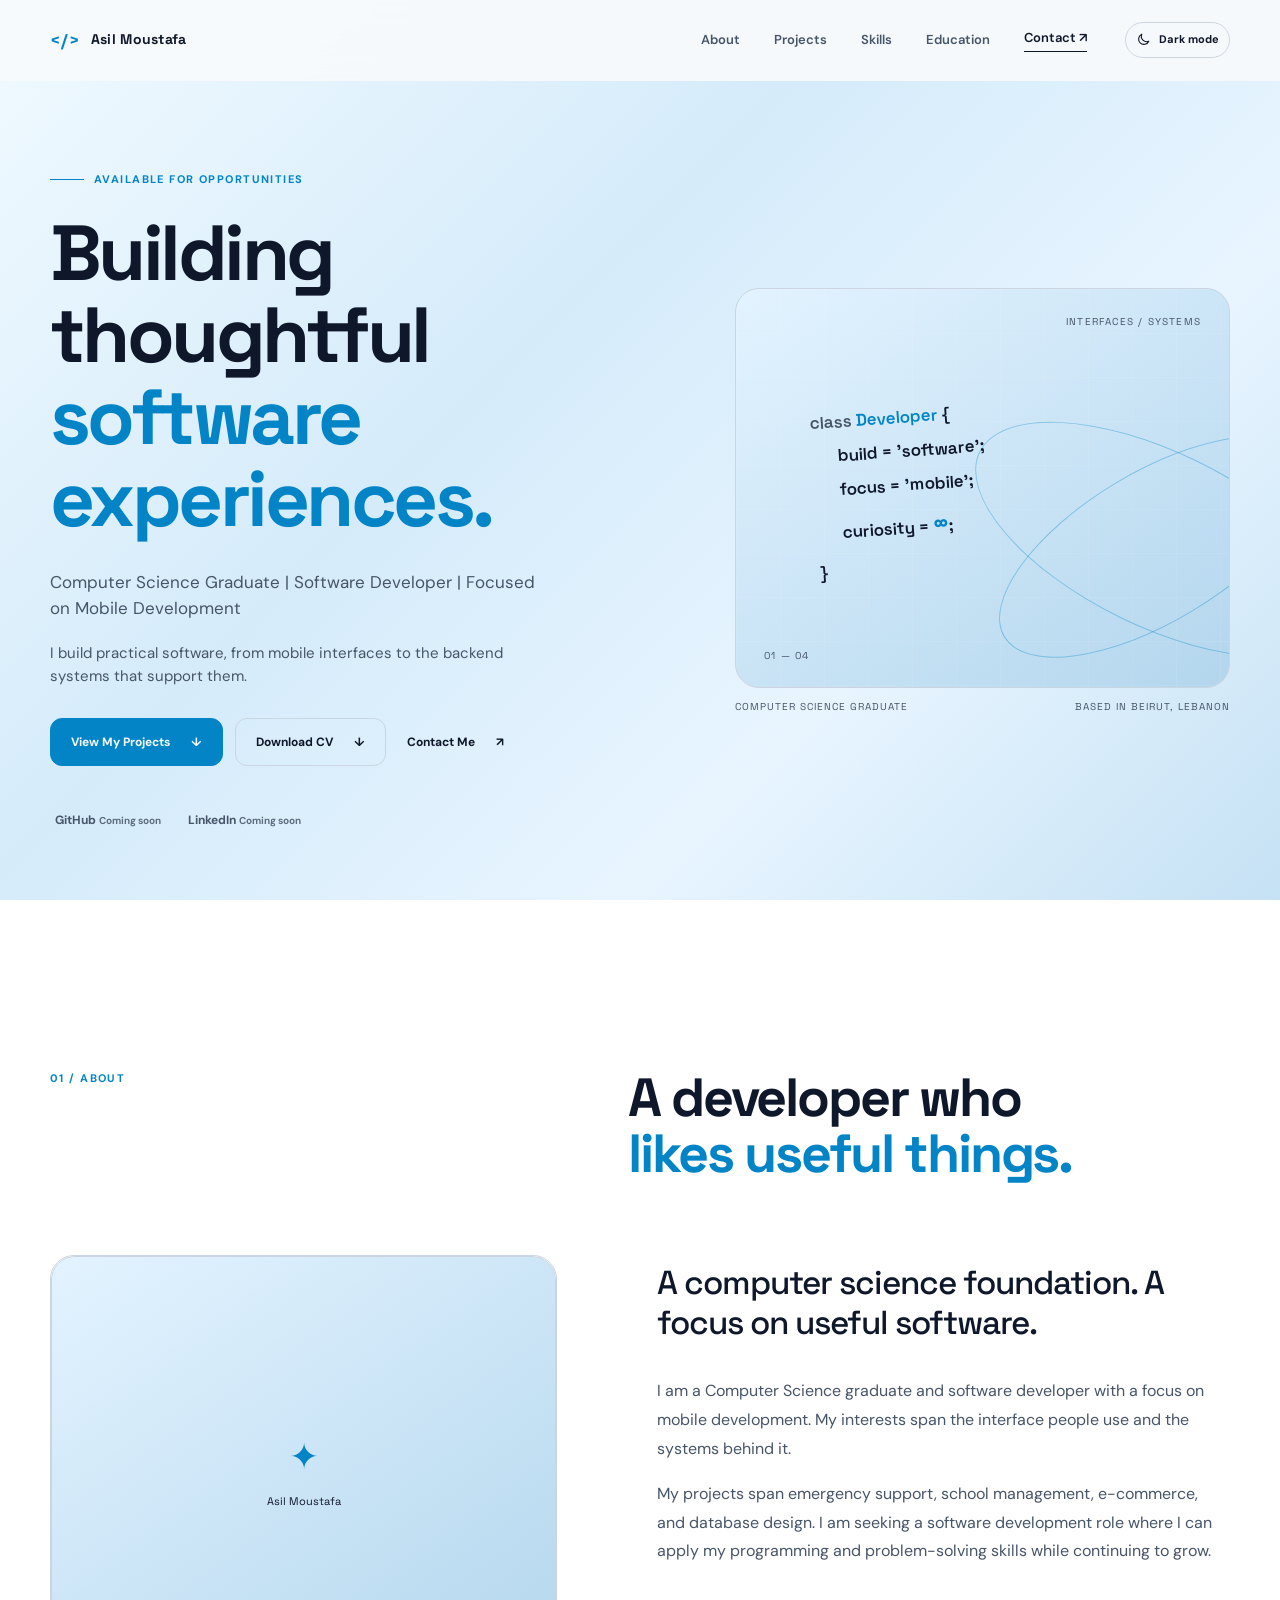
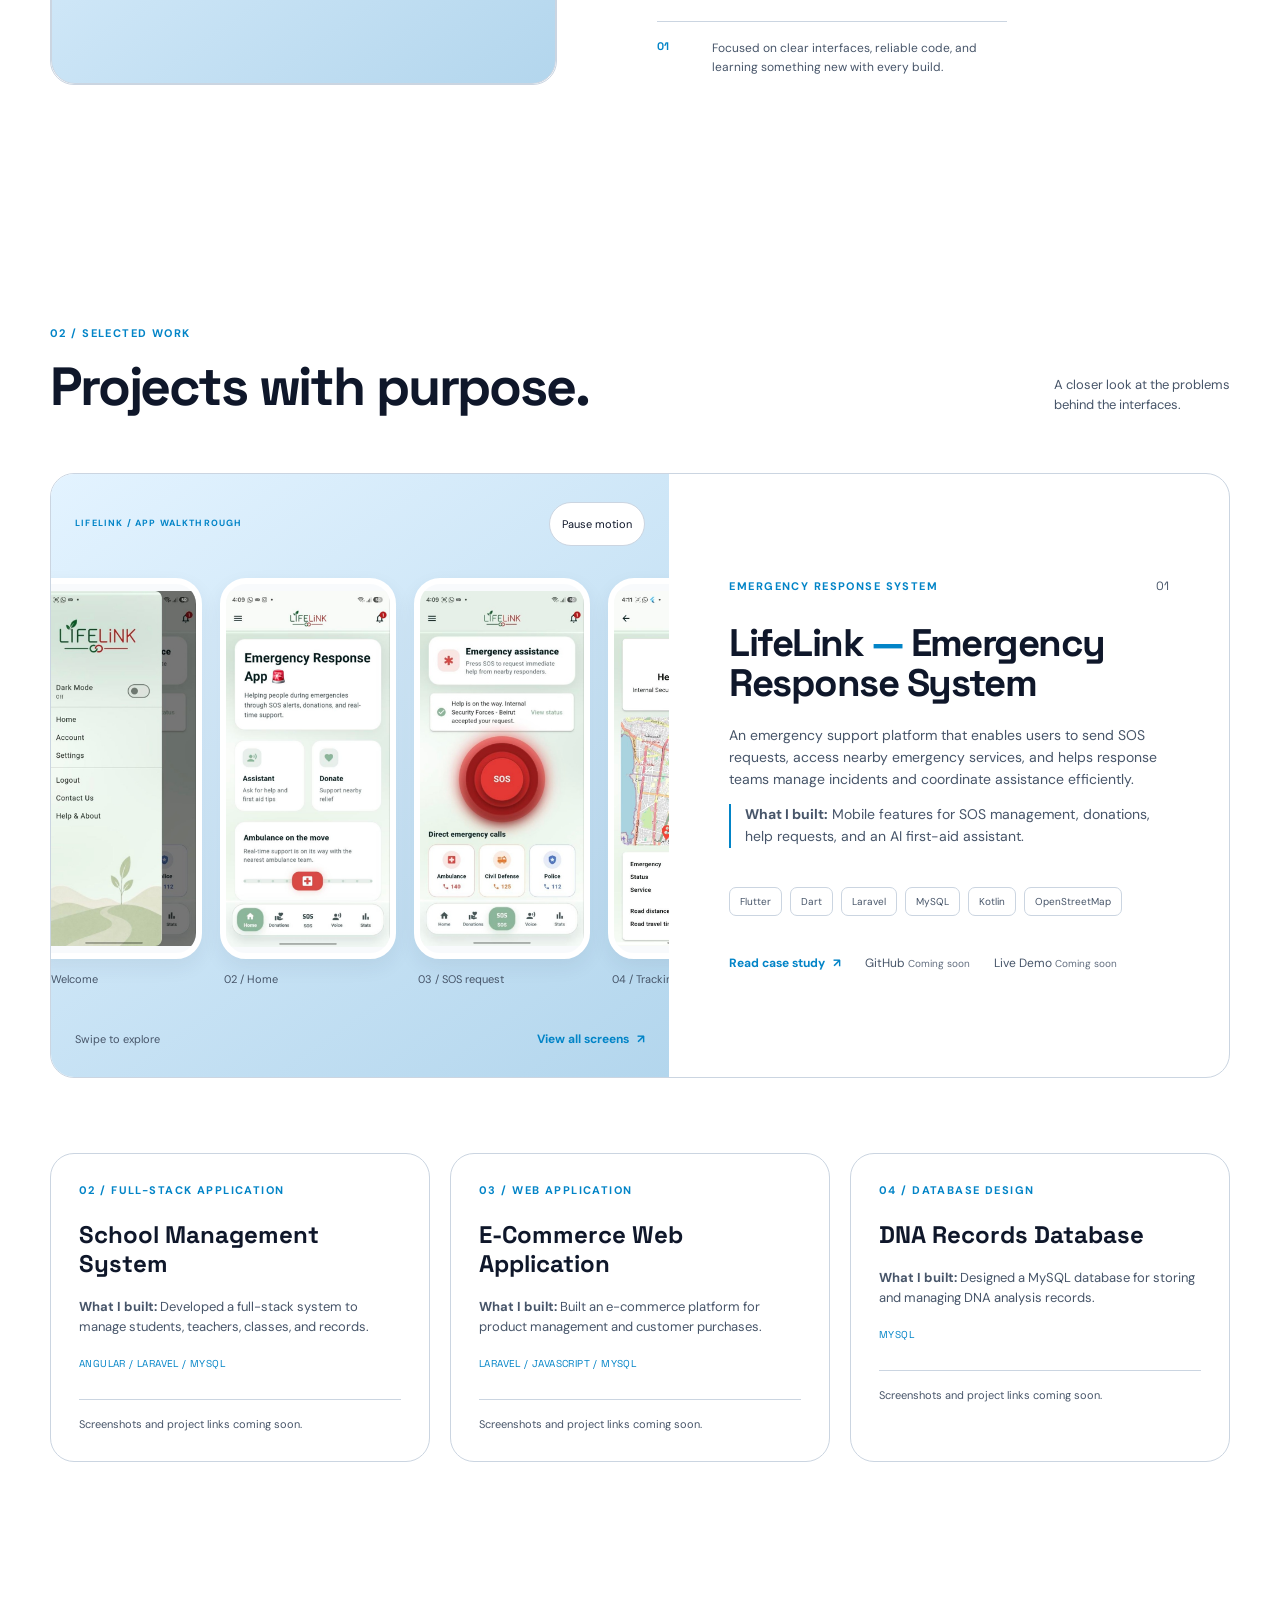
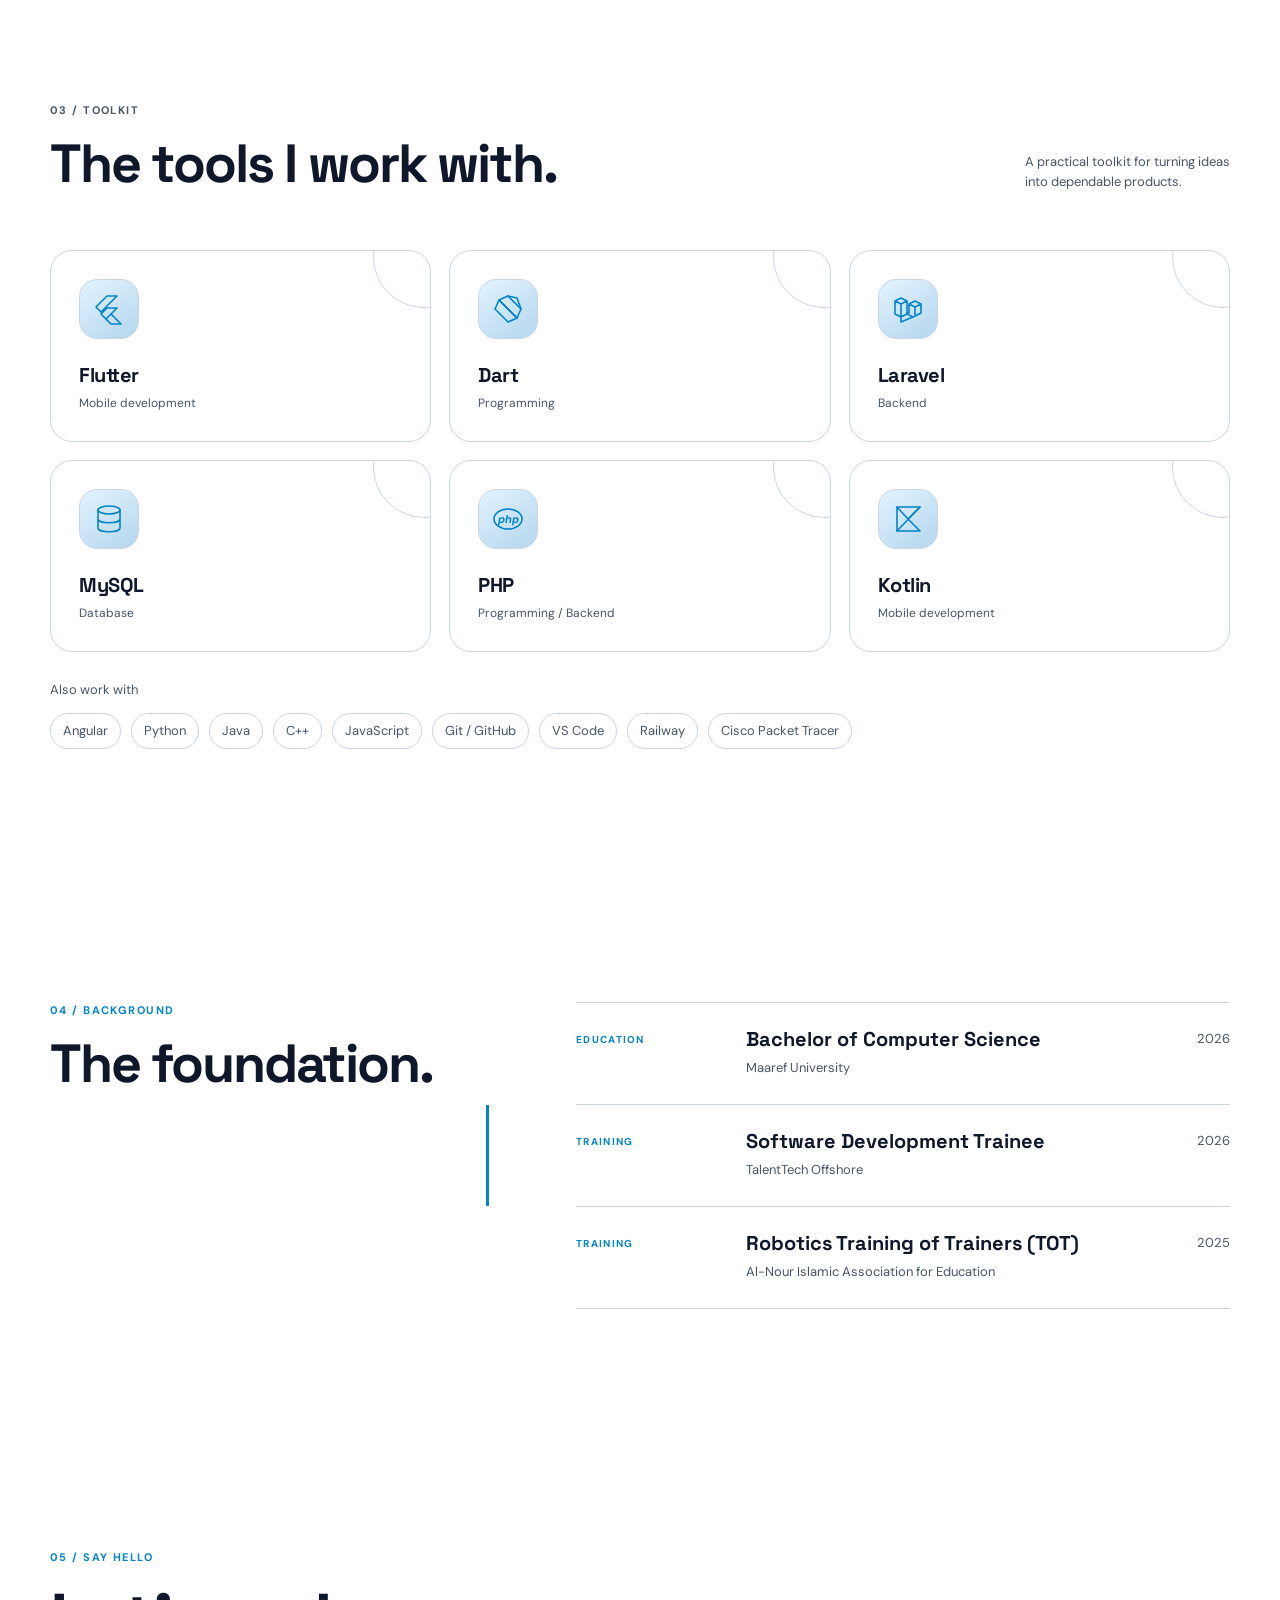
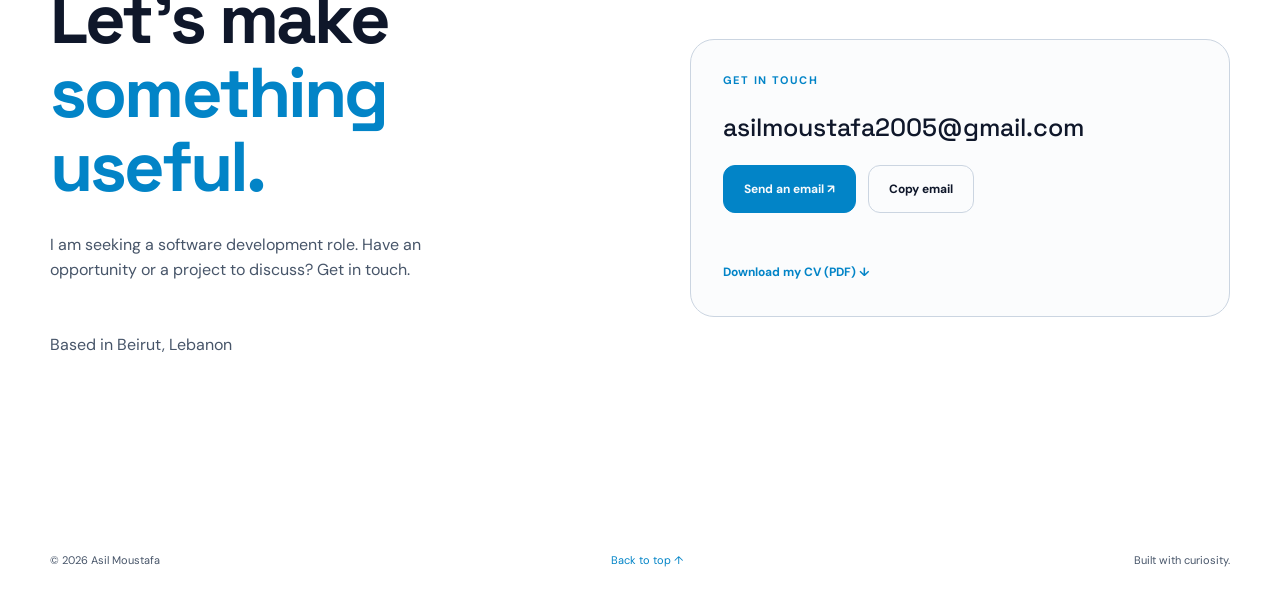
==== index.html @ bd363668 "Initial portfolio" ====
<!DOCTYPE html>
<html lang="en">
<head>
  <meta charset="UTF-8">
  <meta name="viewport" content="width=device-width, initial-scale=1.0">
  <meta name="description" content="Asil Moustafa - Computer Science Graduate | Software Developer | Focused on Mobile Development">
  <title>Asil Moustafa | Software Developer</title>
  <link rel="preconnect" href="https://fonts.googleapis.com">
  <link rel="preconnect" href="https://fonts.gstatic.com" crossorigin>
  <link href="https://fonts.googleapis.com/css2?family=DM+Sans:wght@400;500;600;700&family=Space+Grotesk:wght@500;600;700&display=swap" rel="stylesheet">
  <script>
    (() => {
      let savedTheme;
      try { savedTheme = localStorage.getItem('portfolio-theme'); } catch {}
      const systemTheme = window.matchMedia('(prefers-color-scheme: light)').matches ? 'light' : 'dark';
      document.documentElement.dataset.theme = savedTheme === 'light' || savedTheme === 'dark' ? savedTheme : systemTheme;
    })();
  </script>
  <link rel="stylesheet" href="css/style.css">
</head>
<body>
  <a class="skip-link" href="#main-content">Skip to content</a>
  <header class="site-header" id="top">
    <div class="container nav-wrap">
      <a class="brand" href="#top" aria-label="Asil Moustafa home"><span class="brand-mark">&lt;/&gt;</span><span>Asil Moustafa</span></a>
      <button class="menu-toggle" type="button" aria-expanded="false" aria-controls="site-nav" aria-label="Open navigation">
        <span></span><span></span><span></span>
      </button>
      <nav class="site-nav" id="site-nav" aria-label="Primary navigation">
        <a href="#about">About</a>
        <a href="#projects">Projects</a>
        <a href="#skills">Skills</a>
        <a href="#education">Education</a>
        <a href="#contact" class="nav-contact">Contact <span aria-hidden="true">↗</span></a>
        <button class="theme-toggle" type="button" aria-label="Switch to light mode" title="Switch to light mode">
          <svg class="theme-icon theme-icon-sun" viewBox="0 0 24 24" aria-hidden="true"><circle cx="12" cy="12" r="4"></circle><path d="M12 2v2M12 20v2M4.93 4.93l1.42 1.42M17.65 17.65l1.42 1.42M2 12h2M20 12h2M4.93 19.07l1.42-1.42M17.65 6.35l1.42-1.42"></path></svg>
          <svg class="theme-icon theme-icon-moon" viewBox="0 0 24 24" aria-hidden="true"><path d="M20.5 14.7A8.5 8.5 0 0 1 9.3 3.5 8.5 8.5 0 1 0 20.5 14.7Z"></path></svg>
          <span class="theme-toggle-text">Light mode</span>
        </button>
      </nav>
    </div>
  </header>

  <main id="main-content">
    <section class="hero section-pad" aria-labelledby="hero-title">
      <div class="container hero-grid">
        <div class="hero-copy reveal">
          <p class="eyebrow"><span class="eyebrow-line"></span> Available for opportunities</p>
          <h1 id="hero-title">Building thoughtful<br><em>software experiences.</em></h1>
          <p class="hero-intro">Computer Science Graduate | Software Developer | Focused on Mobile Development</p>
          <p class="hero-summary">I build practical software, from mobile interfaces to the backend systems that support them.</p>
          <div class="hero-actions">
            <a class="button button-primary" href="#projects">View My Projects <span aria-hidden="true">↓</span></a>
            <a class="button button-resume" href="assets/CV_Asil_Moustafa.pdf" download>Download CV <span aria-hidden="true">&#8595;</span></a>
            <a class="button button-quiet" href="#contact">Contact Me <span aria-hidden="true">↗</span></a>
          </div>
          <div class="social-links" aria-label="Social links">
            <span class="pending-link">GitHub <small>Coming soon</small></span>
            <span class="pending-link">LinkedIn <small>Coming soon</small></span>
          </div>
        </div>
        <div class="hero-visual reveal reveal-delay-1">
          <div class="visual-frame">
            <div class="visual-grid"></div>
            <div class="code-card" aria-label="Code illustration">
              <span class="code-muted">class</span> <span class="code-accent">Developer</span> {
              <br><span class="code-indent">build = <span class="code-light">'software'</span>;</span>
              <br><span class="code-indent">focus = <span class="code-light">'mobile'</span>;</span>
              <br><span class="code-indent">curiosity = <span class="code-number">∞</span>;</span>
              <br>}
            </div>
            <div class="visual-note note-one">interfaces / systems</div>
            <div class="visual-note note-two">01 — 04</div>
            <div class="visual-orbit orbit-one"></div>
            <div class="visual-orbit orbit-two"></div>
          </div>
          <div class="visual-caption"><span>Computer Science Graduate</span><span>Based in Beirut, Lebanon</span></div>
        </div>
      </div>
    </section>

    <section class="about section-pad" id="about" aria-labelledby="about-title">
      <div class="container split-heading reveal"><p class="section-index">01 / About</p><h2 id="about-title">A developer who<br><span>likes useful things.</span></h2></div>
      <div class="container about-grid">
        <div class="about-photo reveal reveal-delay-1">
          <div class="image-placeholder profile-placeholder" aria-label="Profile placeholder">
            <span class="placeholder-icon">✦</span>
            <span>Asil Moustafa</span>
          </div>
        </div>
        <div class="about-content reveal reveal-delay-2">
          <p class="large-copy">A computer science foundation. A focus on useful software.</p>
          <p class="about-story">I am a Computer Science graduate and software developer with a focus on mobile development. My interests span the interface people use and the systems behind it.</p>
          <p class="about-story">My projects span emergency support, school management, e-commerce, and database design. I am seeking a software development role where I can apply my programming and problem-solving skills while continuing to grow.</p>
          <div class="about-meta"><span>01</span><p>Focused on clear interfaces, reliable code, and learning something new with every build.</p></div>
        </div>
      </div>
    </section>

    <section class="projects section-pad" id="projects" aria-labelledby="projects-title">
      <div class="container section-heading-row reveal"><div><p class="section-index">02 / Selected work</p><h2 id="projects-title">Projects with purpose.</h2></div><p class="heading-aside">A closer look at the problems<br>behind the interfaces.</p></div>
      <div class="container featured-project reveal">
        <div class="featured-visual lifelink-preview">
          <div class="gallery-heading"><span class="project-kicker">LifeLink / App walkthrough</span><button class="gallery-pause" type="button" aria-pressed="false">Pause motion</button></div>
          <div class="screenshot-window" tabindex="0" role="region" aria-label="LifeLink screenshots. Scroll horizontally to explore; motion pauses on focus.">
            <div class="screenshot-track" data-lifelink-gallery></div>
          </div>
          <div class="gallery-footer"><span>Swipe to explore</span><a class="text-link" href="lifelink.html">View all screens <span aria-hidden="true">&#8599;</span></a></div>
        </div>
        <div class="project-details"><div class="project-title-row"><p class="project-kicker">Emergency response system</p><span class="project-year">01</span></div><h3>LifeLink <em>—</em> Emergency Response System</h3><p>An emergency support platform that enables users to send SOS requests, access nearby emergency services, and helps response teams manage incidents and coordinate assistance efficiently.</p><p class="project-contribution"><strong>What I built:</strong> Mobile features for SOS management, donations, help requests, and an AI first-aid assistant.</p><div class="tech-list"><span>Flutter</span><span>Dart</span><span>Laravel</span><span>MySQL</span><span>Kotlin</span><span>OpenStreetMap</span></div><div class="project-actions"><a class="text-link" href="lifelink.html">Read case study <span aria-hidden="true">&#8599;</span></a><span class="pending-link">GitHub <small>Coming soon</small></span><span class="pending-link">Live Demo <small>Coming soon</small></span></div></div>
      </div>
      <div class="container project-grid"><article class="small-project project-summary reveal"><p class="project-kicker">02 / Full-stack application</p><h3>School Management System</h3><p><strong>What I built:</strong> Developed a full-stack system to manage students, teachers, classes, and records.</p><span class="tech-placeholder">Angular / Laravel / MySQL</span><p class="project-pending">Screenshots and project links coming soon.</p></article><article class="small-project project-summary reveal"><p class="project-kicker">03 / Web application</p><h3>E-Commerce Web Application</h3><p><strong>What I built:</strong> Built an e-commerce platform for product management and customer purchases.</p><span class="tech-placeholder">Laravel / JavaScript / MySQL</span><p class="project-pending">Screenshots and project links coming soon.</p></article><article class="small-project project-summary reveal"><p class="project-kicker">04 / Database design</p><h3>DNA Records Database</h3><p><strong>What I built:</strong> Designed a MySQL database for storing and managing DNA analysis records.</p><span class="tech-placeholder">MySQL</span><p class="project-pending">Screenshots and project links coming soon.</p></article></div>
    </section>

    <section class="skills section-pad" id="skills" aria-labelledby="skills-title">
      <div class="container section-heading-row reveal"><div><p class="section-index">03 / Toolkit</p><h2 id="skills-title">The tools I work with.</h2></div><p class="heading-aside">A practical toolkit for turning ideas<br>into dependable products.</p></div>
      <div class="container toolkit-grid">
        <article class="tool-card reveal" style="--icon-delay: -1.2s">
          <div class="tool-icon" aria-hidden="true"><svg viewBox="0 0 32 32" fill="none" stroke="currentColor" stroke-width="1.6" stroke-linecap="round" stroke-linejoin="round"><path d="M24 3 8 19l-5-5L14 3ZM24 15 13 26l-5-5 6-6Z"/><path d="m13 26 5 5h10L18 21"/></svg></div>
          <h3>Flutter</h3><p>Mobile development</p>
        </article>
        <article class="tool-card reveal" style="--icon-delay: -0.0s">
          <div class="tool-icon" aria-hidden="true"><svg viewBox="0 0 32 32" fill="none" stroke="currentColor" stroke-width="1.6" stroke-linecap="round" stroke-linejoin="round"><path d="m7 7 9-4 13 13-4 9Z"/><path d="m7 7 18 18M16 3l9 2 4 11M7 7 3 16l13 13 9-4"/></svg></div>
          <h3>Dart</h3><p>Programming</p>
        </article>
        <article class="tool-card reveal" style="--icon-delay: -1.8s">
          <div class="tool-icon" aria-hidden="true"><svg viewBox="0 0 32 32" fill="none" stroke="currentColor" stroke-width="1.6" stroke-linecap="round" stroke-linejoin="round"><path d="m3 8 6-3 6 3v13l6 3 8-4v-9l-6-3-6 3v9L9 24l-6-3ZM3 8l6 3 6-3M9 11v13M17 11l6 3 6-3M23 14v9M9 24v5l12-5"/></svg></div>
          <h3>Laravel</h3><p>Backend</p>
        </article>
        <article class="tool-card reveal" style="--icon-delay: -2.1s">
          <div class="tool-icon" aria-hidden="true"><svg viewBox="0 0 32 32" fill="none" stroke="currentColor" stroke-width="1.6" stroke-linecap="round" stroke-linejoin="round"><ellipse cx="16" cy="7" rx="11" ry="4"/><path d="M5 7v18c0 5 22 5 22 0V7M5 16c0 5 22 5 22 0"/></svg></div>
          <h3>MySQL</h3><p>Database</p>
        </article>
        <article class="tool-card reveal" style="--icon-delay: -0.6s">
          <div class="tool-icon" aria-hidden="true"><svg viewBox="0 0 32 32" fill="none" stroke="currentColor" stroke-width="1.6" stroke-linecap="round" stroke-linejoin="round"><ellipse cx="16" cy="16" rx="14" ry="10"/><text x="16" y="20" text-anchor="middle" stroke="none" fill="currentColor" font-size="11" font-weight="700" font-style="italic">php</text></svg></div>
          <h3>PHP</h3><p>Programming / Backend</p>
        </article>
        <article class="tool-card reveal" style="--icon-delay: -1.5s">
          <div class="tool-icon" aria-hidden="true"><svg viewBox="0 0 32 32" fill="none" stroke="currentColor" stroke-width="1.6" stroke-linecap="round" stroke-linejoin="round"><path d="M5 4h23L16 16l12 12H5Z"/><path d="M5 28 28 4M5 4l11 12"/></svg></div>
          <h3>Kotlin</h3><p>Mobile development</p>
        </article>      </div>
      <div class="container also-tools"><p>Also work with</p><ul><li>Angular</li><li>Python</li><li>Java</li><li>C++</li><li>JavaScript</li><li>Git / GitHub</li><li>VS Code</li><li>Railway</li><li>Cisco Packet Tracer</li></ul></div>
    </section>

    <section class="credentials section-pad" id="education" aria-labelledby="education-title">
      <div class="container credentials-grid"><div class="reveal"><p class="section-index">04 / Background</p><h2 id="education-title">The foundation.</h2></div><div class="credential-list"><article class="credential-item reveal"><span class="credential-type">Education</span><div><h3>Bachelor of Computer Science</h3><p>Maaref University</p></div><time>2026</time></article><article class="credential-item certificate-item reveal reveal-delay-1"><span class="credential-type">Training</span><div><h3>Software Development Trainee</h3><p>TalentTech Offshore</p></div><time>2026</time></article><article class="credential-item reveal"><span class="credential-type">Training</span><div><h3>Robotics Training of Trainers (TOT)</h3><p>Al-Nour Islamic Association for Education</p></div><time>2025</time></article></div></div>
    </section>

    <section class="contact section-pad" id="contact" aria-labelledby="contact-title">
      <div class="container contact-grid">
        <div class="contact-copy reveal"><p class="section-index">05 / Say hello</p><h2 id="contact-title">Let&#8217;s make<br><em>something useful.</em></h2><p>I am seeking a software development role. Have an opportunity or a project to discuss? Get in touch.</p><p class="contact-location">Based in Beirut, Lebanon</p></div>
        <div class="contact-panel reveal"><p class="project-kicker">Get in touch</p><a class="contact-email" href="mailto:asilmoustafa2005@gmail.com">asilmoustafa2005@gmail.com</a><div class="contact-actions"><a class="button button-primary" href="mailto:asilmoustafa2005@gmail.com">Send an email &#8599;</a><button class="button button-resume" type="button" data-copy-email="asilmoustafa2005@gmail.com">Copy email</button></div><p class="copy-status" role="status" aria-live="polite"></p><a class="text-link" href="assets/CV_Asil_Moustafa.pdf" download>Download my CV (PDF) &#8595;</a></div>
      </div>
    </section>
  </main>

  <footer class="site-footer"><div class="container footer-wrap"><span>© 2026 Asil Moustafa</span><a href="#top">Back to top ↑</a><span>Built with curiosity.</span></div></footer>
  <script src="js/gallery.js"></script>
  <script src="js/script.js"></script>
</body>
</html>
---- css/style.css ----
:root {
  --background: #0F172A;
  --card: #1E293B;
  --text: #F8FAFC;
  --secondary: #94A3B8;
  --accent: #38BDF8;
  --accent-hover: #0EA5E9;
  --border: rgba(148, 163, 184, .24);
  --ink: var(--text);
  --muted: var(--secondary);
  --paper: var(--background);
  --cream: var(--card);
  --line: var(--border);
  --teal: var(--accent);
  --accent-contrast: #0F172A;
  --max: 1180px;
}

:root[data-theme="light"] {
  --background: #F8FAFC;
  --card: #FFFFFF;
  --text: #0F172A;
  --secondary: #475569;
  --accent: #0284C7;
  --accent-hover: #0369A1;
  --border: #CBD5E1;
  --accent-contrast: #F8FAFC;
}

html { color-scheme: dark; }
html[data-theme="light"] { color-scheme: light; }

* { box-sizing: border-box; }
body, .site-header, .hero, .about, .skills, .projects, .featured-project, .small-project, .credentials, .contact, .site-footer, .image-placeholder, .project-visual, .skill-group, .credential-list, .credential-item, .theme-toggle, input, textarea { transition: background-color .35s ease, color .35s ease, border-color .35s ease; }
html { scroll-behavior: smooth; }
body { margin: 0; color: var(--ink); background: var(--background); font-family: "DM Sans", sans-serif; line-height: 1.55; transition: background-color .35s ease, color .35s ease; }

a { color: inherit; text-decoration: none; }
button, input, textarea { font: inherit; }
button, a { -webkit-tap-highlight-color: transparent; }
.container { width: min(var(--max), calc(100% - 80px)); margin-inline: auto; }
.section-pad { padding: 120px 0; }
.skip-link { position: fixed; left: 20px; top: -60px; z-index: 20; padding: 10px 16px; background: var(--accent); color: var(--ink); }
.skip-link:focus { top: 20px; }

.site-header { position: sticky; top: 0; z-index: 10; background: color-mix(in srgb, var(--background) 92%, transparent); border-bottom: 1px solid transparent; backdrop-filter: blur(14px); transition: background-color .35s ease, border-color .25s; }
.site-header.scrolled { border-color: var(--line); }
.nav-wrap { min-height: 80px; display: flex; align-items: center; justify-content: space-between; }
.brand { display: inline-flex; align-items: center; gap: 11px; font-family: "Space Grotesk", sans-serif; font-size: 14px; font-weight: 700; letter-spacing: .02em; }
.brand-mark { color: var(--teal); font-size: 17px; }
.site-nav { display: flex; align-items: center; gap: 34px; color: var(--muted); font-size: 13px; font-weight: 600; }
.site-nav a { transition: color .2s; }
.site-nav a:hover, .social-links a:hover, .contact-details a:hover { color: var(--teal); }
.nav-contact { color: var(--ink); border-bottom: 1px solid var(--ink); padding-bottom: 3px; }
.theme-toggle { display: inline-flex; align-items: center; gap: 8px; margin-left: 4px; padding: 8px 10px; border: 1px solid var(--line); border-radius: 999px; color: var(--ink); background: transparent; cursor: pointer; font-size: 11px; font-weight: 700; transition: border-color .25s, color .25s, background-color .25s; }
.theme-toggle:hover { border-color: var(--accent); color: var(--accent); background: color-mix(in srgb, var(--accent) 10%, transparent); }
.theme-icon { width: 15px; height: 15px; fill: none; stroke: currentColor; stroke-linecap: round; stroke-linejoin: round; stroke-width: 1.8; }
.theme-icon-moon { display: none; }
:root[data-theme="light"] .theme-icon-sun { display: none; }
:root[data-theme="light"] .theme-icon-moon { display: block; }
:root[data-theme="light"] .theme-toggle-text { font-size: 0; }
:root[data-theme="light"] .theme-toggle-text::after { content: "Dark mode"; font-size: 11px; }
.menu-toggle { display: none; width: 42px; height: 42px; border: 1px solid var(--line); background: transparent; cursor: pointer; }
.menu-toggle span { display: block; width: 18px; height: 1px; margin: 4px auto; background: var(--ink); transition: transform .2s, opacity .2s; }

.hero { min-height: 680px; display: flex; align-items: center; padding-top: 90px; background: var(--paper); overflow: hidden; }
.hero-grid { display: grid; grid-template-columns: 1.1fr .9fr; gap: 80px; align-items: center; }
.eyebrow, .section-index, .project-kicker, .credential-type { color: var(--teal); font-size: 11px; font-weight: 700; letter-spacing: .13em; text-transform: uppercase; }
.eyebrow { display: flex; align-items: center; gap: 10px; margin: 0 0 25px; }
.eyebrow-line { display: inline-block; width: 34px; height: 1px; background: var(--teal); }
h1, h2, h3, p { margin-top: 0; }
h1, h2, h3 { font-family: "Space Grotesk", sans-serif; line-height: 1.05; }
h1 { max-width: 700px; margin-bottom: 28px; font-size: clamp(48px, 6.1vw, 82px); letter-spacing: -.045em; }
h1 em, h2 em { color: var(--teal); font-style: normal; }
.hero-intro { max-width: 500px; margin-bottom: 34px; color: var(--muted); font-size: 17px; }
.hero-actions { display: flex; flex-wrap: wrap; align-items: center; gap: 12px; }
.button { display: inline-flex; align-items: center; justify-content: center; gap: 21px; min-height: 48px; padding: 0 20px; border: 1px solid var(--ink); cursor: pointer; font-size: 12px; font-weight: 700; transition: background .2s, color .2s, transform .2s; }
.button:hover { transform: translateY(-2px); }
.button-primary { background: var(--accent); border-color: var(--accent); color: var(--accent-contrast); }
.button-primary:hover { background: var(--accent-hover); border-color: var(--accent-hover); }
.button-quiet { border-color: transparent; padding-inline: 8px; }
.button-quiet:hover { color: var(--teal); }
.social-links { display: flex; gap: 22px; margin-top: 45px; color: var(--muted); font-size: 12px; font-weight: 700; }
.social-links a, .contact-details a { transition: color .2s; }
.social-links span, .contact-details span, .text-link span { margin-left: 5px; }
.hero-visual { position: relative; }
.visual-frame { position: relative; min-height: 400px; overflow: hidden; background: var(--teal); }
.visual-grid { position: absolute; inset: 0; opacity: .16; background-image: linear-gradient(rgba(255,255,255,.5) 1px, transparent 1px), linear-gradient(90deg, rgba(255,255,255,.5) 1px, transparent 1px); background-size: 44px 44px; }
.code-card { position: absolute; top: 28%; left: 16%; z-index: 1; color: #e1f0c6; font: 600 17px/2 "Space Grotesk", sans-serif; transform: rotate(-4deg); }
.code-muted { color: #a8d3bf; }.code-accent { color: var(--accent); }.code-light { color: #d9f1db; }.code-number { color: #f1ae67; font-size: 24px; }.code-indent { padding-left: 25px; }
.visual-note { position: absolute; z-index: 2; color: #d2e8d7; font: 10px "Space Grotesk", sans-serif; letter-spacing: .12em; text-transform: uppercase; }.note-one { top: 26px; right: 28px; }.note-two { bottom: 25px; left: 28px; }
.visual-orbit { position: absolute; border: 1px solid rgba(221,240,181,.5); border-radius: 50%; transform: rotate(-31deg); }.orbit-one { width: 350px; height: 150px; right: -100px; bottom: 65px; }.orbit-two { width: 400px; height: 175px; right: -130px; bottom: 60px; transform: rotate(26deg); }
.visual-caption { display: flex; justify-content: space-between; padding-top: 12px; color: var(--muted); font: 10px "Space Grotesk", sans-serif; letter-spacing: .1em; text-transform: uppercase; }

.section-index { margin-bottom: 17px; }.section-heading-row, .split-heading { display: flex; justify-content: space-between; gap: 30px; }.section-heading-row { align-items: end; margin-bottom: 58px; }
h2 { margin-bottom: 0; font-size: clamp(36px, 4.2vw, 57px); letter-spacing: -.04em; }.split-heading { align-items: start; margin-bottom: 72px; }.split-heading h2 { min-width: 51%; }.split-heading h2 span { color: var(--teal); }.heading-aside { margin: 28px 0 0; color: var(--muted); font-size: 13px; }
.about { background: var(--cream); }.about-grid { display: grid; grid-template-columns: 43% 1fr; gap: 100px; align-items: center; }.about-photo { position: relative; min-height: 430px; background: var(--paper); overflow: hidden; }.about-photo img, .project-visual img { width: 100%; height: 100%; object-fit: cover; display: block; }.image-placeholder { position: absolute; inset: 0; display: flex; flex-direction: column; align-items: center; justify-content: center; gap: 8px; color: var(--muted); background: var(--paper); text-align: center; }.image-placeholder strong { color: var(--ink); font: 600 18px "Space Grotesk", sans-serif; }.image-placeholder span:last-child { font-size: 11px; }.about-photo img + .image-placeholder, .project-visual img + .image-placeholder { display: flex; }.about-photo.has-image img + .image-placeholder, .project-visual.has-image img + .image-placeholder { display: none; }.profile-placeholder { background: var(--teal); color: #cce1c5; }.profile-placeholder span:last-child { color: #e8f3dc; font-family: "Space Grotesk", sans-serif; }.placeholder-icon { font-size: 36px; color: var(--accent); }.large-copy { max-width: 560px; font: 500 clamp(22px, 2.6vw, 34px)/1.22 "Space Grotesk", sans-serif; letter-spacing: -.03em; }.about-meta { display: grid; grid-template-columns: 40px 1fr; gap: 15px; max-width: 350px; margin-top: 55px; padding-top: 17px; border-top: 1px solid var(--line); color: var(--muted); font-size: 12px; }.about-meta p { margin: 0; }.about-meta span { color: var(--teal); font: 700 11px "Space Grotesk", sans-serif; }
.skills { background: var(--background); color: var(--text); }.skills .section-index, .skills .heading-aside { color: var(--secondary); }.skills-grid { display: grid; grid-template-columns: repeat(5, 1fr); border-top: 1px solid var(--border); }.skill-group { min-height: 230px; padding: 25px 22px 20px 0; border-right: 1px solid var(--border); }.skill-group:not(:first-child) { padding-left: 22px; }.skill-number { color: var(--accent); font: 11px "Space Grotesk", sans-serif; }.skill-group h3 { margin: 36px 0 20px; font-size: 18px; }.skill-group ul { padding: 0; margin: 0; list-style: none; color: var(--secondary); font-size: 13px; }.skill-group li { margin: 7px 0; }
.projects { background: var(--paper); }.featured-project { display: grid; grid-template-columns: 1.05fr .95fr; min-height: 500px; margin-bottom: 75px; background: var(--cream); }.project-visual { position: relative; overflow: hidden; background: var(--card); }.featured-visual { min-height: 500px; }.project-label { position: absolute; left: 24px; bottom: 22px; color: var(--muted); font: 10px "Space Grotesk", sans-serif; letter-spacing: .1em; text-transform: uppercase; }.placeholder-cross { color: var(--teal); font: 34px "Space Grotesk", sans-serif; }.featured-visual .image-placeholder { background: var(--card); }.project-details { display: flex; flex-direction: column; justify-content: center; padding: 60px; }.project-title-row { display: flex; justify-content: space-between; align-items: start; }.project-kicker { margin: 0; }.project-year { color: var(--muted); font: 12px "Space Grotesk", sans-serif; }.project-details h3 { max-width: 440px; margin: 27px 0 22px; font-size: clamp(28px, 3vw, 43px); letter-spacing: -.04em; }.project-details h3 em { color: var(--teal); font-style: normal; }.project-details > p { max-width: 430px; color: var(--muted); font-size: 14px; }.tech-list { display: flex; flex-wrap: wrap; gap: 8px; margin: 25px 0 38px; }.tech-list span { padding: 6px 10px; border: 1px solid var(--line); color: var(--muted); font-size: 10px; }.project-actions { display: flex; gap: 28px; }.text-link { color: var(--teal); font-size: 12px; font-weight: 700; }.text-link:hover { color: var(--ink); }.project-grid { display: grid; grid-template-columns: 1fr 1fr; gap: 30px; }.small-project { background: var(--cream); }.small-visual { height: 310px; }.small-visual .image-placeholder { background: var(--card); }.small-project-copy { position: relative; display: grid; grid-template-columns: 1fr auto; gap: 15px; padding: 25px 25px 29px; }.small-project-copy h3 { margin: 0 0 8px; font-size: 23px; }.small-project-copy p { max-width: 380px; margin: 0; color: var(--muted); font-size: 13px; }.round-link { display: grid; place-items: center; width: 34px; height: 34px; border: 1px solid var(--line); color: var(--teal); font-weight: 700; transition: background .2s, color .2s; }.round-link:hover { background: var(--teal); color: white; }.tech-placeholder { grid-column: 1 / -1; color: var(--teal); font: 10px "Space Grotesk", sans-serif; letter-spacing: .04em; text-transform: uppercase; }
.credentials { background: var(--cream); }.credentials-grid { display: grid; grid-template-columns: .8fr 1.2fr; gap: 90px; }.credential-list { border-top: 1px solid var(--line); }.credential-item { display: grid; grid-template-columns: 150px 1fr 125px; gap: 20px; align-items: start; padding: 26px 0; border-bottom: 1px solid var(--line); }.credential-type { margin-top: 3px; font-size: 10px; }.credential-item h3 { margin: 0 0 8px; font-size: 20px; }.credential-item p, .credential-item time { margin: 0; color: var(--muted); font-size: 13px; }.credential-item time { text-align: right; }.certificate-item { position: relative; }.certificate-item::after { content: ""; position: absolute; left: -90px; top: 0; bottom: 0; width: 3px; background: var(--accent); }
.contact { background: var(--card); color: var(--text); }.contact-grid { display: grid; grid-template-columns: 1fr 1fr; gap: 100px; }.contact .section-index { color: var(--accent); }.contact h2 { font-size: clamp(45px, 5.5vw, 72px); }.contact-copy > p:not(.section-index) { max-width: 380px; margin: 28px 0 50px; color: var(--secondary); }.contact-details { display: flex; flex-direction: column; align-items: start; gap: 12px; color: var(--accent); font-size: 13px; }.contact-details a { border-bottom: 1px solid var(--border); }.contact-form { padding-top: 42px; }.contact-form label { display: block; margin-bottom: 20px; color: var(--secondary); font-size: 11px; }.contact-form input, .contact-form textarea { display: block; width: 100%; margin-top: 8px; padding: 13px 0; border: 0; border-bottom: 1px solid var(--border); outline: none; resize: vertical; color: var(--text); background: transparent; }.contact-form input::placeholder, .contact-form textarea::placeholder { color: var(--secondary); }.contact-form input:focus, .contact-form textarea:focus { border-color: var(--accent); }.contact-form .button { margin-top: 10px; border-color: var(--accent); background: var(--accent); color: var(--accent-contrast); }.contact-form .button:hover { background: var(--accent-hover); border-color: var(--accent-hover); }.form-note { margin: 18px 0 0; color: var(--secondary); font-size: 11px; }
.site-footer { background: var(--background); color: var(--secondary); font-size: 11px; }.footer-wrap { display: flex; justify-content: space-between; gap: 20px; padding: 25px 0; }.footer-wrap a { color: var(--accent); }
.reveal { opacity: 0; transform: translateY(22px); transition: opacity .7s ease, transform .7s ease; }.reveal.is-visible { opacity: 1; transform: translateY(0); }.reveal-delay-1 { transition-delay: .12s; }.reveal-delay-2 { transition-delay: .22s; }
@media (max-width: 850px) { .container { width: min(var(--max), calc(100% - 40px)); }.section-pad { padding: 85px 0; }.menu-toggle { display: block; position: relative; z-index: 12; }.site-nav { position: fixed; top: 74px; left: 20px; right: 20px; max-height: calc(100dvh - 94px); overflow-y: auto; display: flex; align-items: stretch; flex-direction: column; justify-content: start; gap: 4px; padding: 14px; border: 1px solid var(--line); border-radius: 20px; box-shadow: 0 18px 50px #182e4020; background: var(--cream); font: 600 16px "Space Grotesk", sans-serif; visibility: hidden; opacity: 0; pointer-events: none; transform: translateY(-10px); transition: opacity .25s, transform .25s; }.menu-open .site-nav { visibility: visible; opacity: 1; pointer-events: auto; transform: translateY(0); }.menu-open .menu-toggle span:first-child { transform: translateY(5px) rotate(45deg); }.menu-open .menu-toggle span:nth-child(2) { opacity: 0; }.menu-open .menu-toggle span:last-child { transform: translateY(-5px) rotate(-45deg); }.hero { min-height: auto; padding-top: 80px; }.hero-grid, .featured-project, .contact-grid { grid-template-columns: 1fr; gap: 55px; }.hero-visual { max-width: 600px; width: 100%; }.about-grid, .credentials-grid { grid-template-columns: 1fr; gap: 45px; }.about-photo { max-width: 550px; min-height: 380px; }.skills-grid { grid-template-columns: repeat(3, 1fr); }.skill-group:nth-child(4) { border-left: 0; padding-left: 0; }.skill-group:nth-child(n+4) { border-top: 1px solid rgba(255,255,255,.2); }.featured-visual { min-height: 410px; }.project-details { padding: 44px; }.certificate-item::after { left: -45px; }.contact-form { padding-top: 0; } }
@media (max-width: 560px) { .section-heading-row, .split-heading { display: block; }.heading-aside { margin-top: 22px; }.split-heading { margin-bottom: 45px; }.hero h1 { font-size: 49px; }.hero-intro { font-size: 15px; }.visual-frame { min-height: 310px; }.code-card { left: 12%; font-size: 14px; }.orbit-one { width: 260px; height: 110px; }.orbit-two { width: 290px; height: 130px; }.skills-grid { grid-template-columns: repeat(2, 1fr); }.skill-group { min-height: 195px; }.skill-group:not(:first-child) { padding-left: 15px; }.skill-group:nth-child(3) { padding-left: 0; border-left: 0; }.skill-group:nth-child(5) { grid-column: 1 / -1; }.project-grid { grid-template-columns: 1fr; }.featured-visual { min-height: 320px; }.small-visual { height: 250px; }.project-details { padding: 35px 25px; }.credential-item { grid-template-columns: 1fr auto; }.credential-type { grid-column: 1 / -1; }.credential-item time { grid-column: 2; grid-row: 2; }.certificate-item::after { left: -20px; }.footer-wrap { flex-wrap: wrap; }.footer-wrap span:last-child { width: 100%; order: 3; } }
@media (prefers-reduced-motion: reduce) { html { scroll-behavior: auto; }.reveal { opacity: 1; transform: none; transition: none; } *, *::before, *::after { animation-duration: .01ms !important; transition-duration: .01ms !important; } }

/* A continuous, soft blue palette across the portfolio. */
:root { --page-gradient: linear-gradient(135deg, #182e40 0%, #24465e 50%, #1a3449 100%); --visual-gradient: linear-gradient(145deg, #355e7a, #244256); }
:root[data-theme="light"] { --page-gradient: linear-gradient(135deg, #f1faff 0%, #d5ebfa 40%, #e8f5ff 70%, #c5e1f4 100%); --visual-gradient: linear-gradient(145deg, #e3f3ff, #b3d6ed); }
body { background: var(--page-gradient); background-attachment: fixed; }
.hero, .skills, .projects, .site-footer { background: transparent; }
.about, .credentials, .contact { background: color-mix(in srgb, var(--card) 55%, transparent); }
.visual-frame, .profile-placeholder { background: var(--visual-gradient); border: 1px solid var(--line); border-radius: 24px; }
.code-card, .code-light, .profile-placeholder, .profile-placeholder span:last-child { color: var(--ink); }
.code-muted, .visual-note { color: var(--muted); }
.code-number, .code-accent, .placeholder-icon { color: var(--accent); }
.visual-orbit { border-color: color-mix(in srgb, var(--accent) 35%, transparent); }
.button, .round-link { border-radius: 12px; }
.tech-list span { border-radius: 7px; }
.featured-project, .small-project, .about-photo { border-radius: 24px; overflow: hidden; border: 1px solid var(--line); }
.featured-project > *, .hero-grid > * { min-width: 0; }
section[id] { scroll-margin-top: 100px; }
:focus-visible { outline: 2px solid var(--accent); outline-offset: 5px; }
.lifelink-preview { display: flex; flex-direction: column; justify-content: center; gap: 24px; padding: 28px 0; background: var(--visual-gradient); overflow: hidden; }
.gallery-heading, .gallery-footer { display: flex; align-items: center; justify-content: space-between; gap: 12px; padding-inline: 24px; }
.gallery-heading .project-kicker { font-size: 9px; }
.gallery-pause { flex-shrink: 0; min-height: 44px; padding: 8px 12px; border: 1px solid var(--line); border-radius: 99px; background: var(--card); color: var(--ink); cursor: pointer; font-size: 11px; }
.gallery-footer { color: var(--muted); font-size: 11px; }
.screenshot-window { overflow-x: auto; scrollbar-width: thin; scrollbar-color: var(--line) transparent; padding: 8px 24px 18px; }
.screenshot-track { display: flex; gap: 18px; width: max-content; }
.screen-card { margin: 0; width: 176px; flex: 0 0 176px; }
.screen-frame { position: relative; aspect-ratio: 9 / 19.5; overflow: hidden; border: 6px solid var(--card); border-radius: 26px; background: var(--paper); box-shadow: 0 8px 20px #182e4012; }
.screen-frame img { display: block; width: 100%; height: 100%; object-fit: contain; }
.screen-placeholder { position: absolute; inset: 0; display: flex; flex-direction: column; align-items: center; justify-content: center; gap: 12px; padding: 18px; text-align: center; background: var(--visual-gradient); }
.screen-placeholder::before { content: ''; position: absolute; top: 10px; width: 42px; height: 5px; border-radius: 9px; background: var(--line); }
.screen-placeholder strong { font-family: "Space Grotesk", sans-serif; font-size: 19px; }
.screen-placeholder small { color: var(--muted); font-size: 11px; }
.screen-placeholder span { color: var(--accent); font-size: 32px; }
.screen-frame.has-image .screen-placeholder { display: none; }
.screen-card figcaption { padding: 12px 4px 0; color: var(--muted); font-size: 11px; }
.full-gallery { display: grid; grid-template-columns: repeat(3, minmax(0, 1fr)); gap: 40px; margin: 55px 0; }
.full-gallery .screen-card { width: 100%; max-width: 290px; justify-self: center; }
@media (max-width: 850px) {
  .nav-wrap { min-height: 72px; }
  .menu-toggle { border-radius: 12px; background: var(--card); }
  .site-nav a { padding: 14px 16px; border-radius: 10px; }
  .site-nav a:hover { background: var(--paper); }
  .site-nav .nav-contact { border: 0; background: var(--paper); }
  .site-nav .theme-toggle { margin: 8px 0 0; justify-content: center; min-height: 44px; }
  .featured-project { gap: 0; }
  .lifelink-preview { min-height: 0; }
  .full-gallery { grid-template-columns: repeat(2, minmax(0, 1fr)); gap: 28px; }
}
@media (max-width: 560px) {
  .hero h1 { font-size: clamp(38px, 10vw, 49px); }
  .screen-card { width: 150px; flex-basis: 150px; }
  .gallery-heading, .gallery-footer { padding-inline: 18px; }
  .project-actions { flex-wrap: wrap; }
  .full-gallery { gap: 24px 14px; }
  .full-gallery .screen-frame { border-width: 4px; border-radius: 20px; }
}

/* Individual toolkit cards with lightweight, locally drawn SVG icons. */
.toolkit-grid { display: grid; grid-template-columns: repeat(4, minmax(0, 1fr)); gap: 18px; }
.tool-card { position: relative; min-width: 0; padding: 28px; overflow: hidden; border: 1px solid var(--line); border-radius: 22px; background: color-mix(in srgb, var(--card) 78%, transparent); transition: opacity .7s ease, transform .3s ease, border-color .3s ease, box-shadow .3s ease; }
.tool-card::after { content: ''; position: absolute; width: 100px; height: 100px; right: -45px; top: -45px; border: 1px solid var(--line); border-radius: 50%; pointer-events: none; }
.tool-icon { display: grid; place-items: center; width: 60px; height: 60px; margin-bottom: 26px; border: 1px solid var(--line); border-radius: 18px; background: var(--visual-gradient); color: var(--accent); }
.tool-icon svg { width: 32px; height: 32px; transform-origin: center; }
.tool-card.is-visible .tool-icon svg { animation: none; }
.tool-card h3 { margin: 0 0 8px; font-size: 20px; letter-spacing: -.025em; }
.tool-card p { margin: 0; color: var(--muted); font-size: 12px; }
@keyframes tool-float { 0%, 100% { transform: translateY(0) rotate(-3deg); } 50% { transform: translateY(-4px) rotate(3deg); } }
@media (hover: hover) {
  .tool-card:hover { transform: translateY(-5px); border-color: var(--accent); box-shadow: 0 14px 30px #182e4010; }
  .tool-card.is-visible:hover .tool-icon svg { animation: tool-float 1.5s ease-in-out 2; }
}
@media (max-width: 850px) { .toolkit-grid { grid-template-columns: repeat(3, minmax(0, 1fr)); gap: 14px; } .tool-card { padding: 24px; } }
@media (max-width: 560px) { .toolkit-grid { grid-template-columns: repeat(2, minmax(0, 1fr)); gap: 12px; } .tool-card { padding: 20px 16px; border-radius: 18px; } .tool-icon { width: 52px; height: 52px; margin-bottom: 22px; border-radius: 15px; } .tool-card h3 { font-size: 18px; } .tool-card p { font-size: 11px; } }
@media (prefers-reduced-motion: reduce) { .tool-card.is-visible .tool-icon svg { animation: none; } .tool-card, .tool-card:hover { transition: none; transform: none; } }

.hero-summary { max-width: 470px; color: var(--muted); margin: -14px 0 30px; font-size: 15px; }
.resume-placeholder { display: flex; gap: 12px; align-items: center; margin: 22px 0 0; font-size: 12px; color: var(--muted); }
.resume-placeholder span { padding: 3px 9px; border: 1px solid var(--line); border-radius: 99px; font-size: 10px; }
.about-story, .case-copy { color: var(--muted); max-width: 700px; line-height: 1.8; }
.content-placeholder { padding: 16px; border: 1px dashed var(--line); border-radius: 12px; color: var(--muted); font-size: 13px; line-height: 1.7; }
.case-actions { display: flex; flex-wrap: wrap; align-items: center; gap: 24px; margin: 30px 0 48px; }
.case-facts { display: grid; grid-template-columns: repeat(4, minmax(0, 1fr)); gap: 24px; margin: 0; padding: 28px 0; border-block: 1px solid var(--line); }
.case-facts dt { color: var(--accent); font-size: 11px; text-transform: uppercase; letter-spacing: .1em; margin-bottom: 10px; }
.case-facts dd { margin: 0; color: var(--muted); font-size: 13px; }
.case-section { padding: 64px 0; border-bottom: 1px solid var(--line); scroll-margin-top: 100px; }
.case-section h2 { margin-bottom: 28px; }
.case-section:last-of-type { margin-bottom: 40px; }
.case-card-grid { display: grid; grid-template-columns: repeat(3, minmax(0, 1fr)); gap: 20px; margin-top: 32px; }
.case-card-grid-two { grid-template-columns: repeat(2, minmax(0, 1fr)); }
.case-card { padding: 28px; border: 1px solid var(--line); border-radius: 22px; background: color-mix(in srgb, var(--card) 75%, transparent); }
.case-card h3 { margin: 18px 0; font-size: 23px; }
.case-card p { color: var(--muted); font-size: 14px; }
.case-card p:last-child { margin-bottom: 0; }
.case-card .content-placeholder { font-size: 12px; }
.case-role-media { margin: 22px 0 0; padding: 0; }
.case-role-media img { display: block; width: 100%; height: 260px; object-fit: cover; border-radius: 16px; border: 1px solid var(--line); background: var(--paper); }
.project-actions { flex-wrap: wrap; gap: 18px 24px; }
@media (max-width: 850px) { .case-facts { grid-template-columns: repeat(2, minmax(0, 1fr)); } .case-card-grid { grid-template-columns: 1fr; } }
@media (max-width: 560px) { .case-section { padding: 44px 0; } .case-card { padding: 22px; } .case-facts { gap: 24px 16px; } }
@media (prefers-reduced-motion: reduce) { .tool-card.is-visible:hover .tool-icon svg { animation: none; } }

.toolkit-grid { grid-template-columns: repeat(3, minmax(0, 1fr)); }
.also-tools { margin-top: 28px; color: var(--muted); font-size: 13px; }
.also-tools ul { display: flex; flex-wrap: wrap; gap: 10px; padding: 0; list-style: none; }
.also-tools li { padding: 7px 12px; border: 1px solid var(--line); border-radius: 99px; }
.button-resume { background: transparent; border-color: var(--line); color: var(--ink); }
.button-resume:hover { background: var(--card); border-color: var(--accent); }
.pending-link { color: var(--muted); font-size: 12px; }
.pending-link small { display: inline-block; font-size: 10px; opacity: .85; }
.project-grid { grid-template-columns: repeat(3, minmax(0, 1fr)); gap: 20px; }
.project-summary { padding: 28px; }
.project-summary h3 { font-size: 24px; line-height: 1.2; margin: 22px 0 18px; }
.project-summary > p:not(.project-kicker) { color: var(--muted); font-size: 13px; }
.project-summary .project-pending { margin: 24px 0 0; padding-top: 16px; border-top: 1px solid var(--line); font-size: 11px !important; }
.project-contribution { padding-left: 14px; border-left: 2px solid var(--accent); }
.contact-panel { align-self: center; min-width: 0; padding: 32px; border: 1px solid var(--line); border-radius: 24px; background: color-mix(in srgb, var(--paper) 50%, transparent); }
.contact-email { display: block; margin: 22px 0; font: 500 clamp(18px, 2vw, 25px) "Space Grotesk", sans-serif; overflow-wrap: anywhere; }
.contact-actions { display: flex; flex-wrap: wrap; gap: 12px; }
.copy-status { min-height: 22px; margin: 12px 0; color: var(--muted); font-size: 12px; }
@media (max-width: 850px) { .project-grid { grid-template-columns: 1fr; } }
@media (max-width: 560px) { .toolkit-grid { grid-template-columns: repeat(2, minmax(0, 1fr)); } .contact-panel { padding: 24px; } }
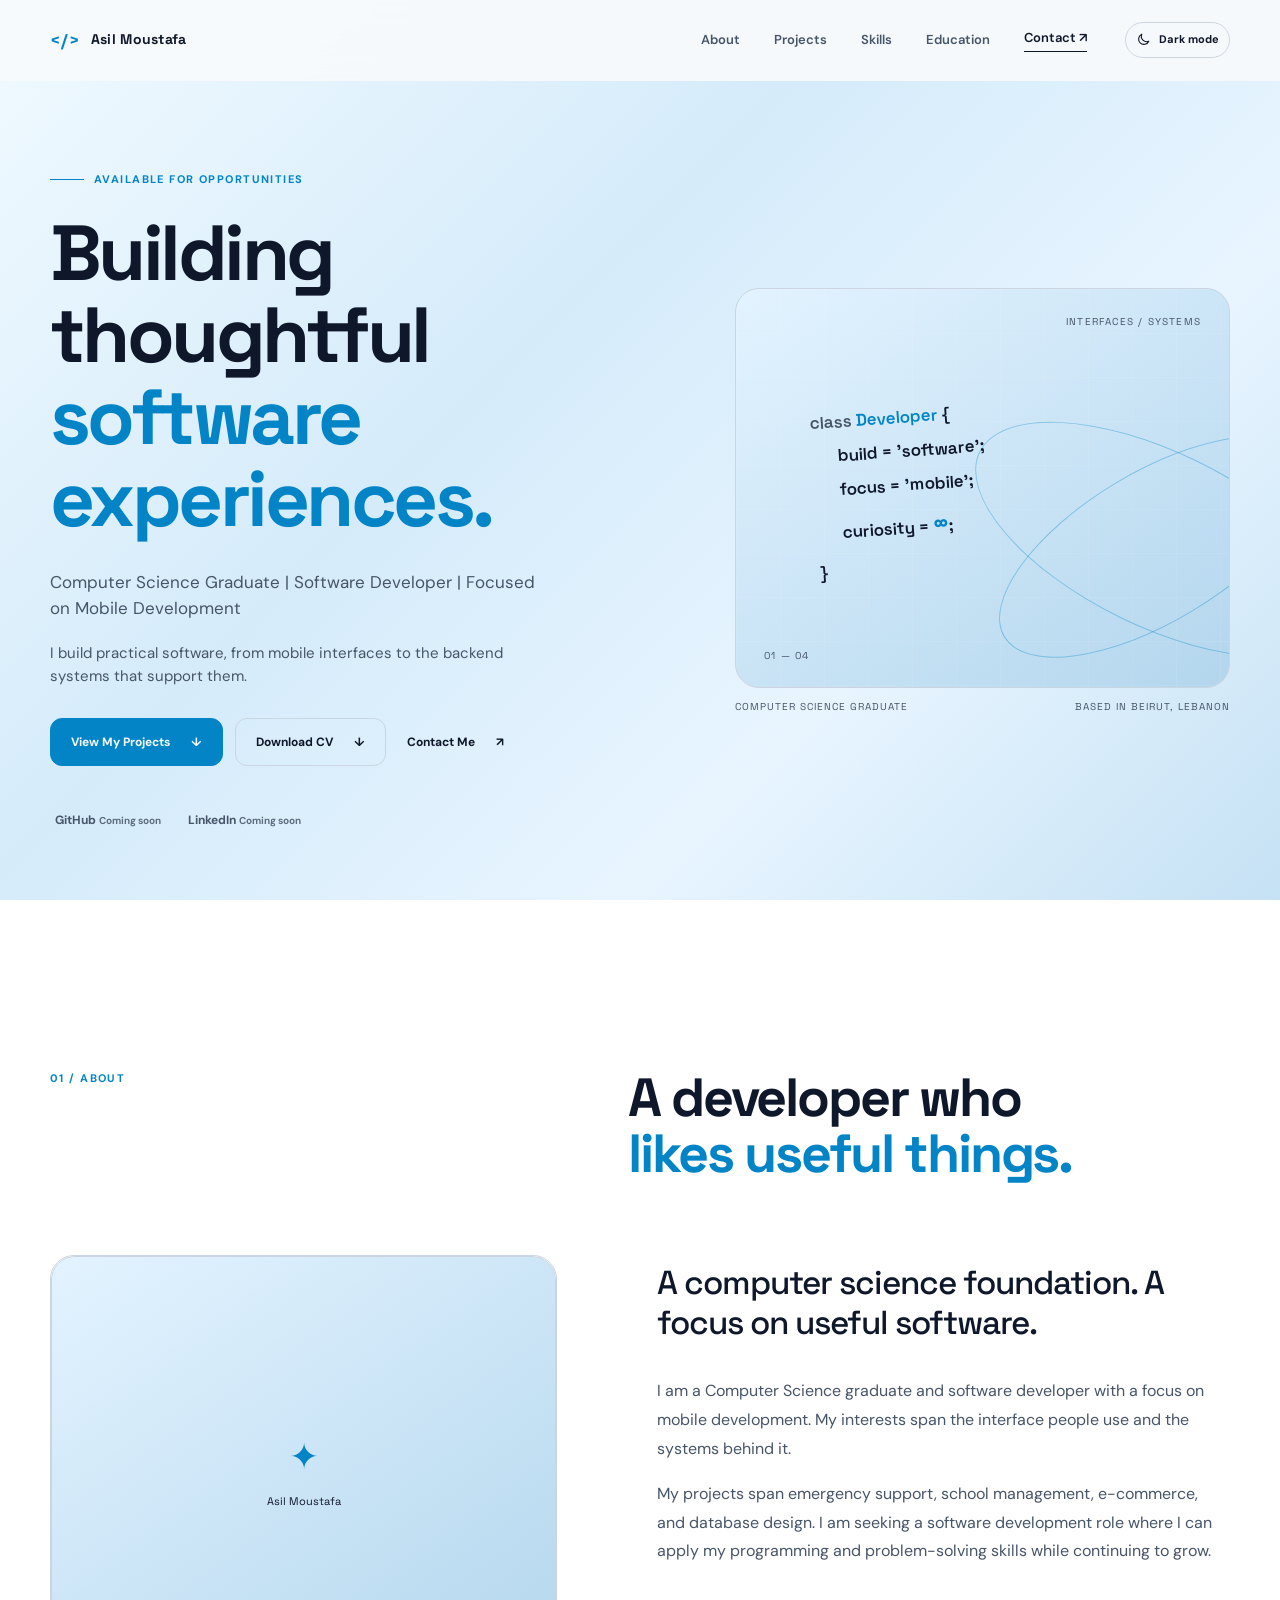
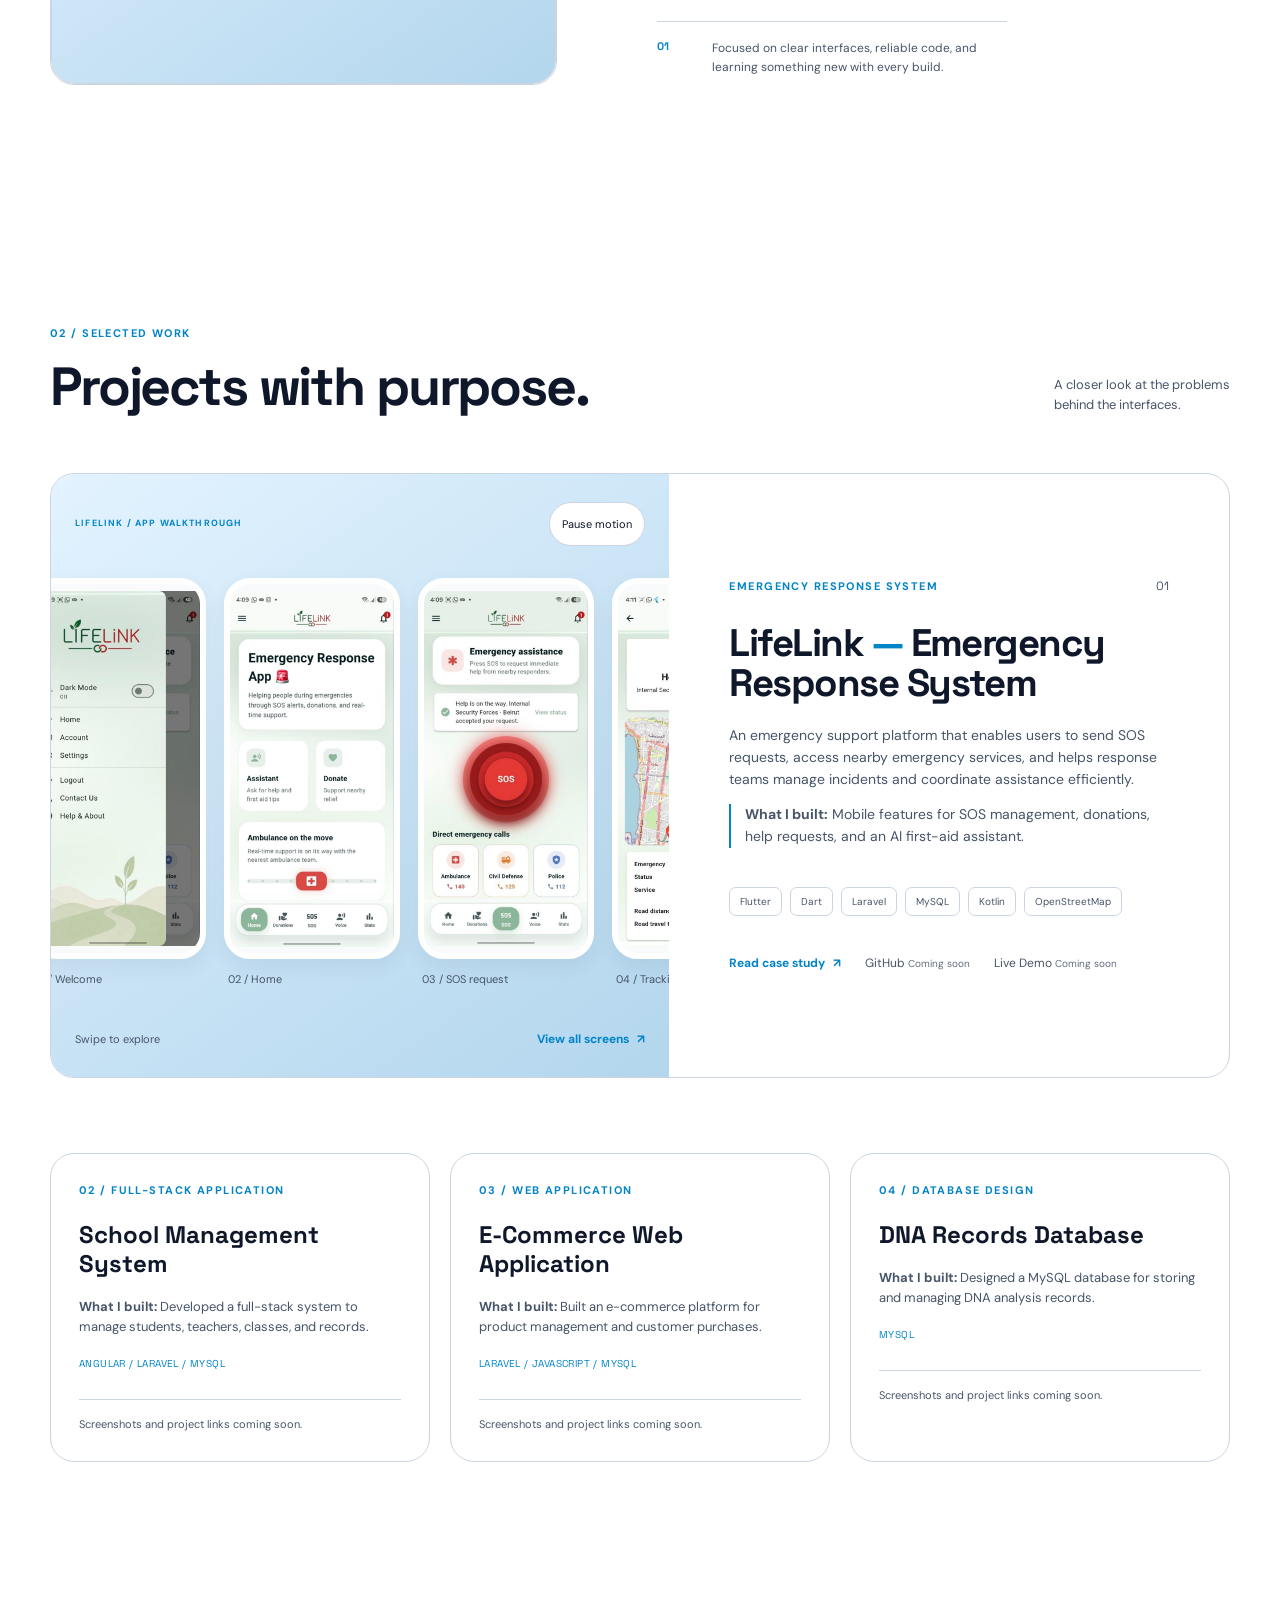
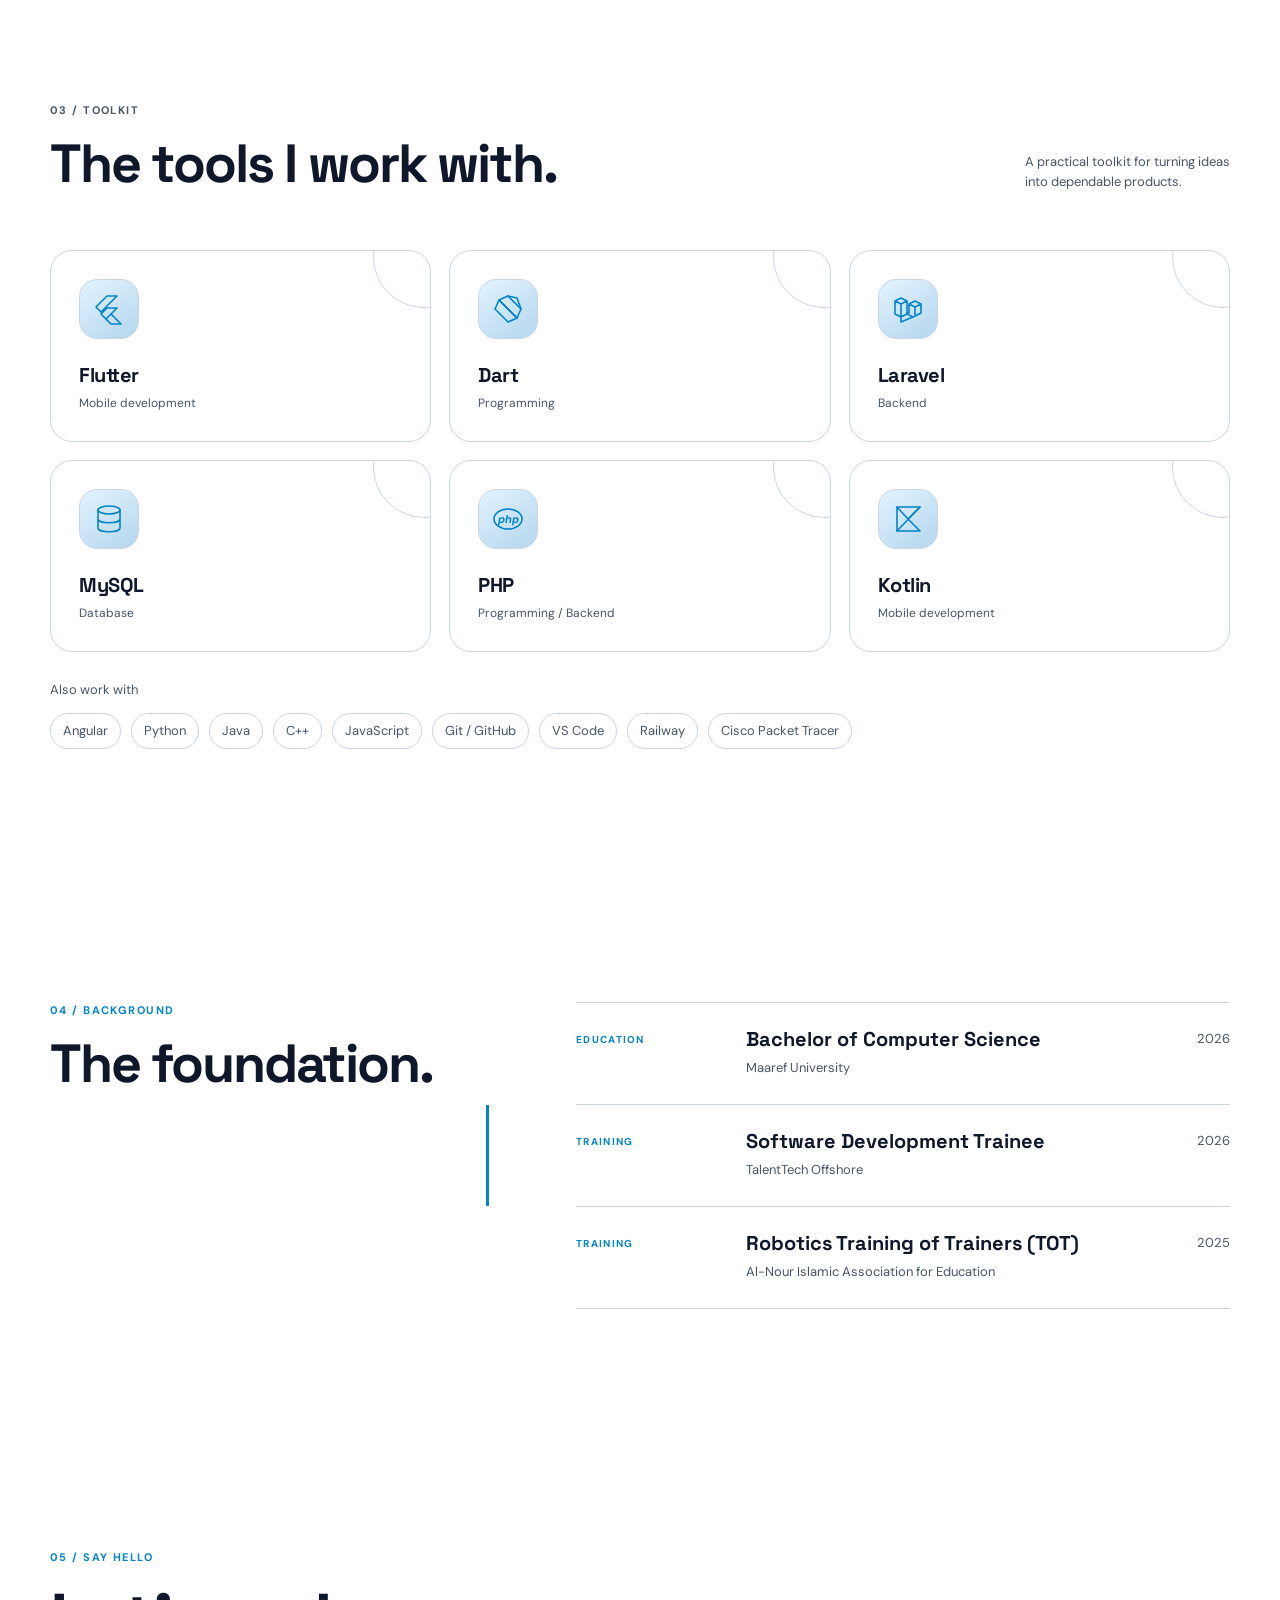
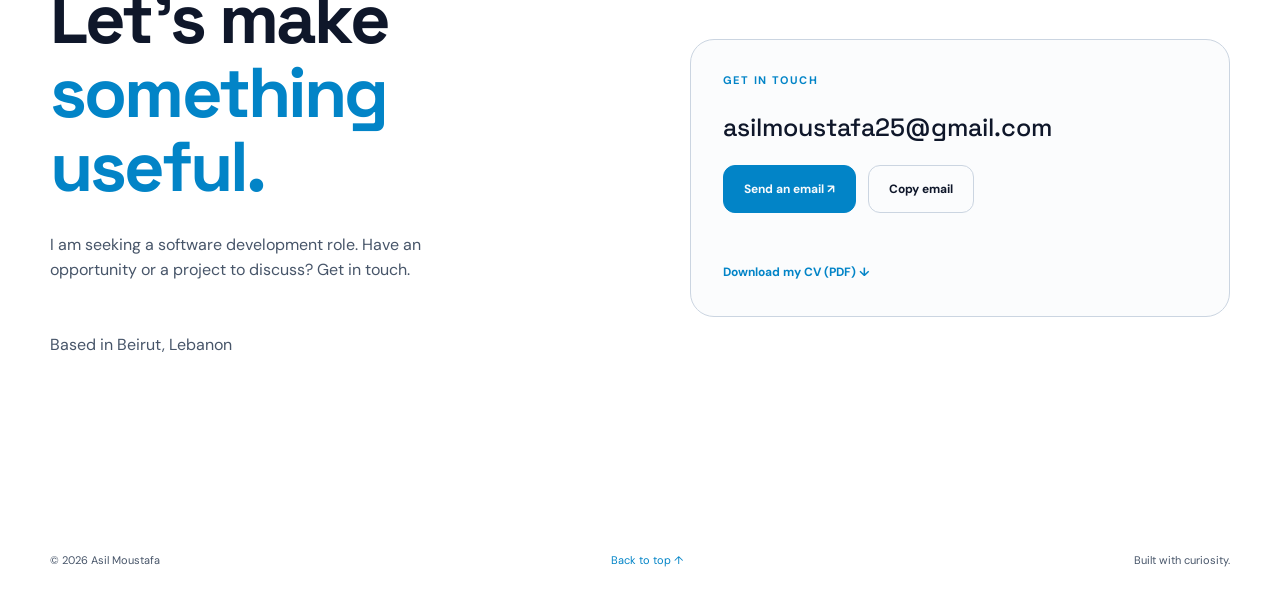
==== commit dd33b297: "fix email" ====
--- a/index.html
+++ b/index.html
@@ -149,7 +149,7 @@
     <section class="contact section-pad" id="contact" aria-labelledby="contact-title">
       <div class="container contact-grid">
         <div class="contact-copy reveal"><p class="section-index">05 / Say hello</p><h2 id="contact-title">Let&#8217;s make<br><em>something useful.</em></h2><p>I am seeking a software development role. Have an opportunity or a project to discuss? Get in touch.</p><p class="contact-location">Based in Beirut, Lebanon</p></div>
-        <div class="contact-panel reveal"><p class="project-kicker">Get in touch</p><a class="contact-email" href="mailto:asilmoustafa2005@gmail.com">asilmoustafa2005@gmail.com</a><div class="contact-actions"><a class="button button-primary" href="mailto:asilmoustafa2005@gmail.com">Send an email &#8599;</a><button class="button button-resume" type="button" data-copy-email="asilmoustafa2005@gmail.com">Copy email</button></div><p class="copy-status" role="status" aria-live="polite"></p><a class="text-link" href="assets/CV_Asil_Moustafa.pdf" download>Download my CV (PDF) &#8595;</a></div>
+        <div class="contact-panel reveal"><p class="project-kicker">Get in touch</p><a class="contact-email" href="mailto:asilmoustafa25@gmail.com">asilmoustafa25@gmail.com</a><div class="contact-actions"><a class="button button-primary" href="mailto:asilmoustafa25@gmail.com">Send an email &#8599;</a><button class="button button-resume" type="button" data-copy-email="asilmoustafa25@gmail.com">Copy email</button></div><p class="copy-status" role="status" aria-live="polite"></p><a class="text-link" href="assets/CV_Asil_Moustafa.pdf" download>Download my CV (PDF) &#8595;</a></div>
       </div>
     </section>
   </main>
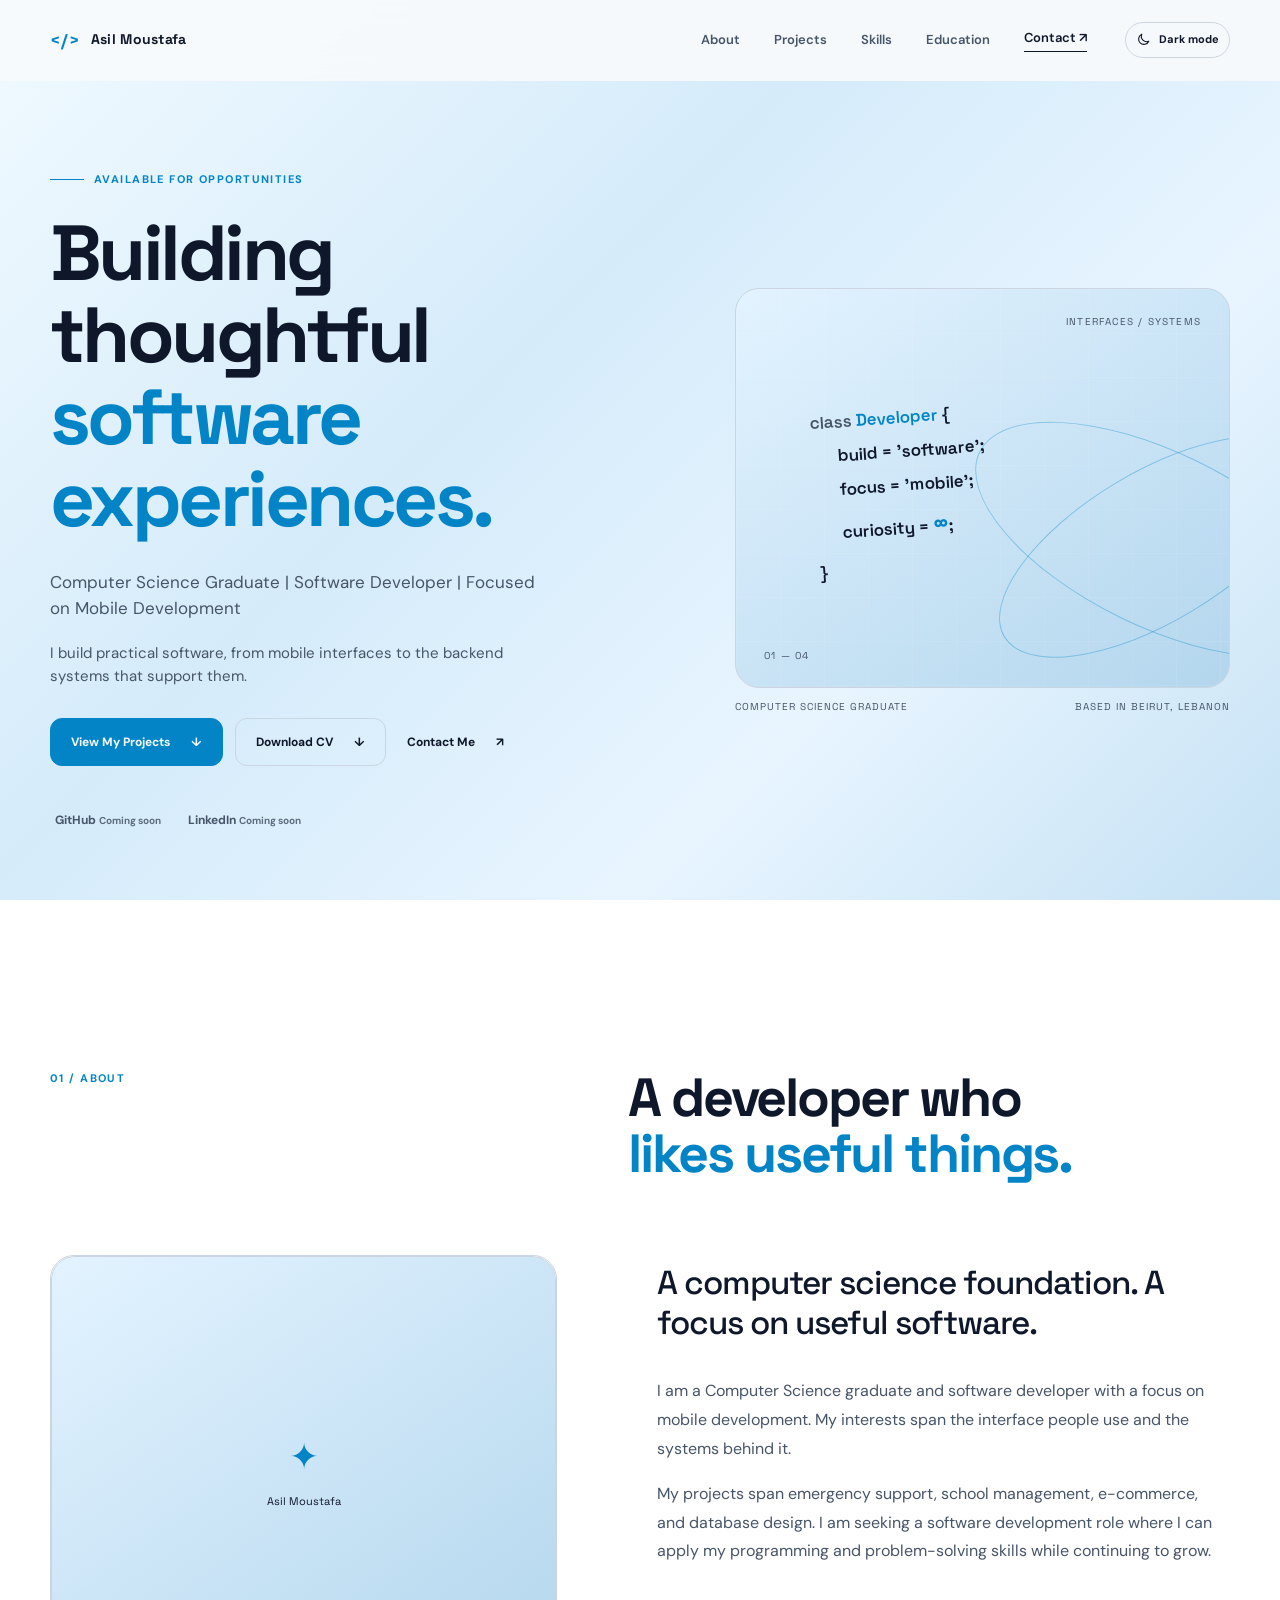
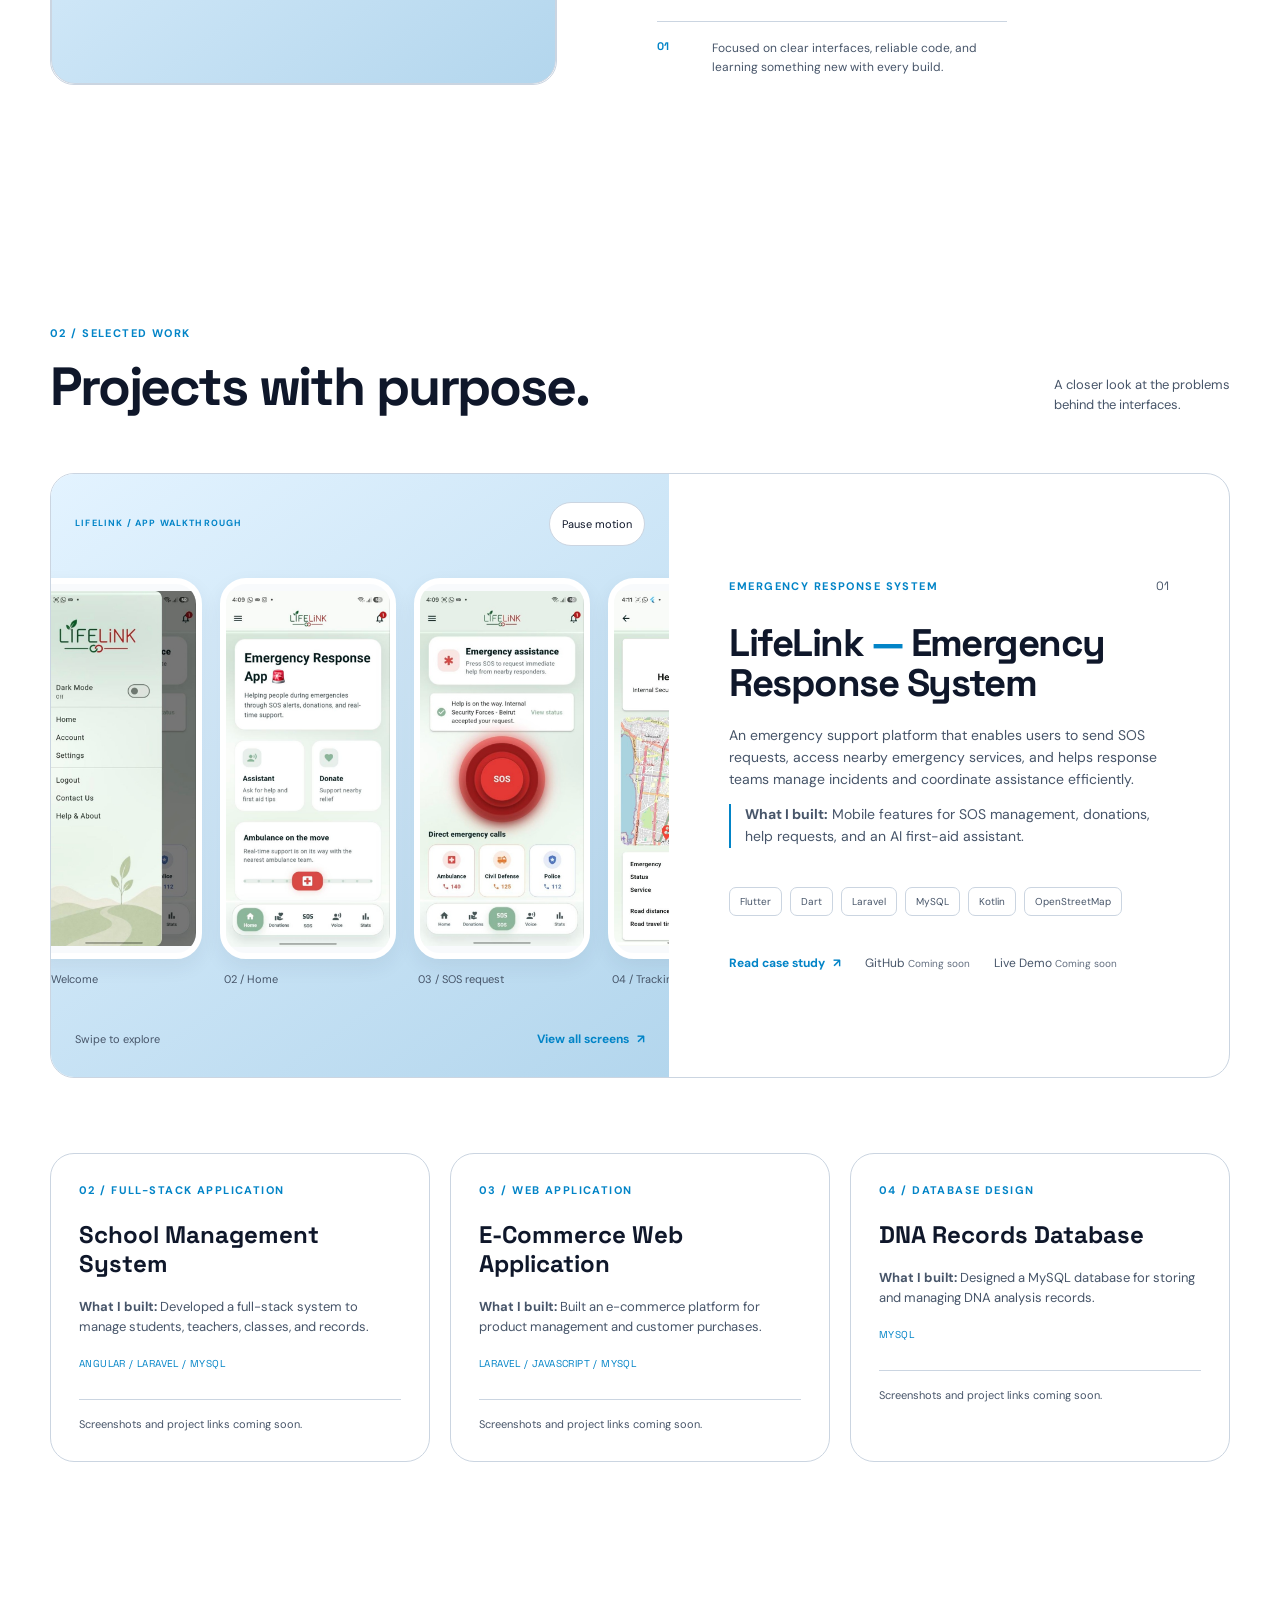
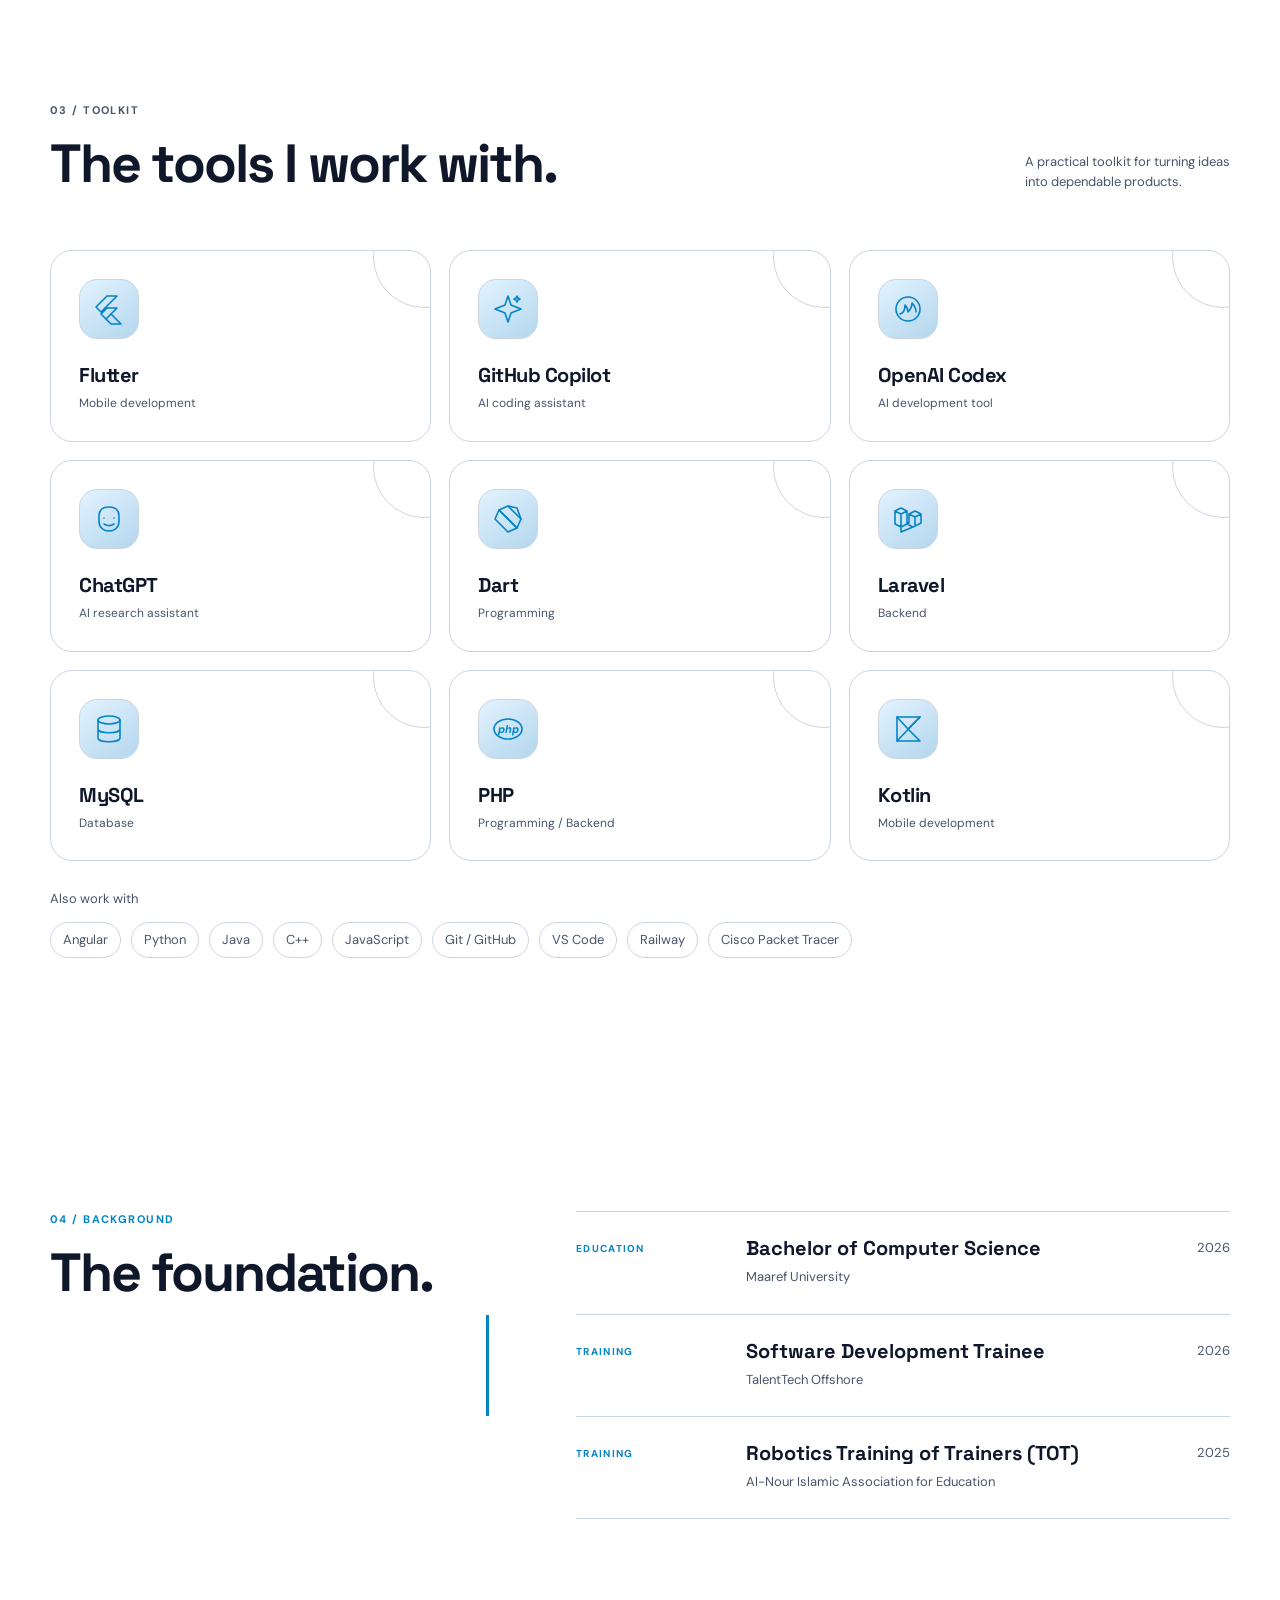
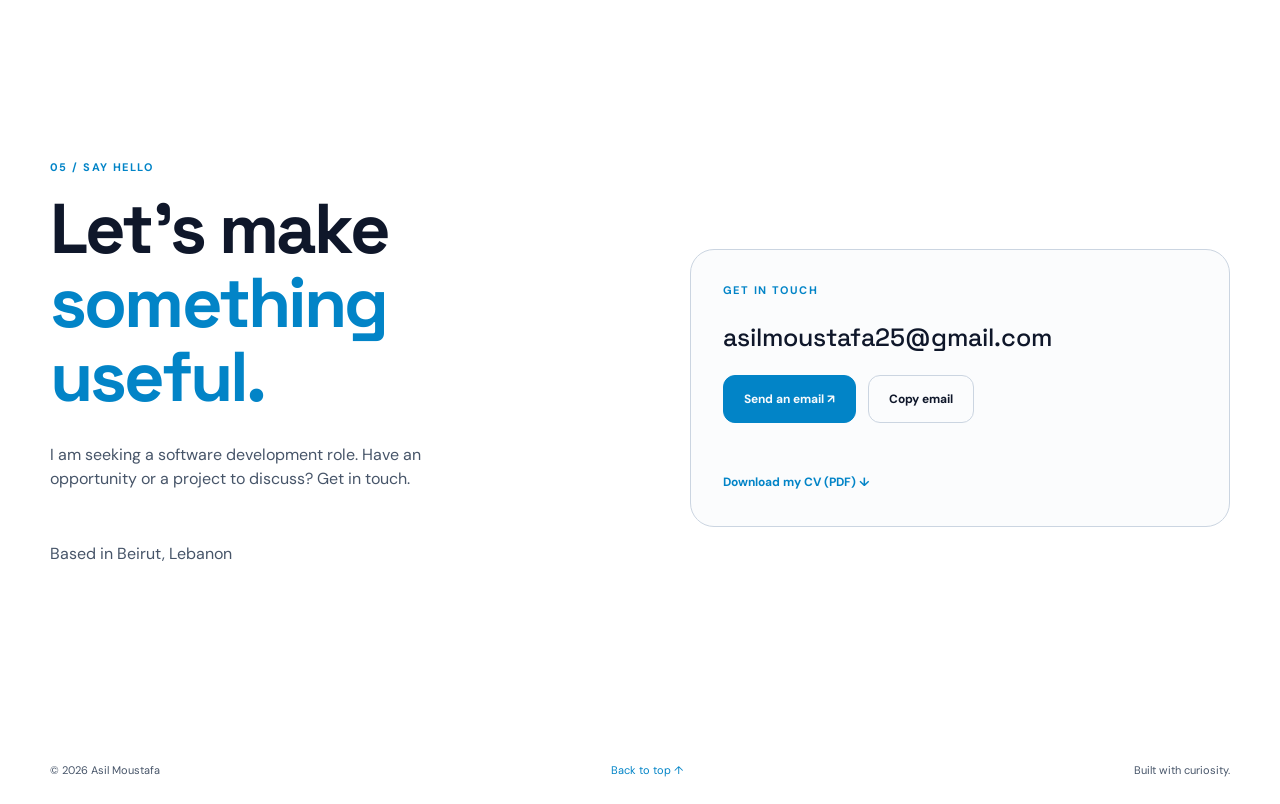
==== commit ce8331f2: "Add AI tools" ====
--- a/index.html
+++ b/index.html
@@ -119,6 +119,18 @@
           <div class="tool-icon" aria-hidden="true"><svg viewBox="0 0 32 32" fill="none" stroke="currentColor" stroke-width="1.6" stroke-linecap="round" stroke-linejoin="round"><path d="M24 3 8 19l-5-5L14 3ZM24 15 13 26l-5-5 6-6Z"/><path d="m13 26 5 5h10L18 21"/></svg></div>
           <h3>Flutter</h3><p>Mobile development</p>
         </article>
+        <article class="tool-card reveal" style="--icon-delay: -0.9s">
+          <div class="tool-icon" aria-hidden="true"><svg viewBox="0 0 32 32" fill="none" stroke="currentColor" stroke-width="1.6" stroke-linecap="round" stroke-linejoin="round"><path d="M16 3 19 12l10 4-10 4-3 9-3-9-10-4 10-4Z"/><path d="m25 3 .9 2.1L28 6l-2.1.9L25 9l-.9-2.1L22 6l2.1-.9Z"/></svg></div>
+          <h3>GitHub Copilot</h3><p>AI coding assistant</p>
+        </article>
+        <article class="tool-card reveal" style="--icon-delay: -1.7s">
+          <div class="tool-icon" aria-hidden="true"><svg viewBox="0 0 32 32" fill="none" stroke="currentColor" stroke-width="1.6" stroke-linecap="round" stroke-linejoin="round"><circle cx="16" cy="16" r="12"/><path d="M8 21c4-1 5-5 5-9 2 2 3 4 3 7 2-2 4-5 4-9 3 3 4 6 4 9"/></svg></div>
+          <h3>OpenAI Codex</h3><p>AI development tool</p>
+        </article>
+        <article class="tool-card reveal" style="--icon-delay: -2.3s">
+          <div class="tool-icon" aria-hidden="true"><svg viewBox="0 0 32 32" fill="none" stroke="currentColor" stroke-width="1.6" stroke-linecap="round" stroke-linejoin="round"><path d="M16 4c-6 0-10 3-10 9v5c0 6 4 10 10 10s10-4 10-10v-5c0-6-4-9-10-9Z"/><path d="M11 15h.01M21 15h.01M11 21c3 2 7 2 10 0"/></svg></div>
+          <h3>ChatGPT</h3><p>AI research assistant</p>
+        </article>
         <article class="tool-card reveal" style="--icon-delay: -0.0s">
           <div class="tool-icon" aria-hidden="true"><svg viewBox="0 0 32 32" fill="none" stroke="currentColor" stroke-width="1.6" stroke-linecap="round" stroke-linejoin="round"><path d="m7 7 9-4 13 13-4 9Z"/><path d="m7 7 18 18M16 3l9 2 4 11M7 7 3 16l13 13 9-4"/></svg></div>
           <h3>Dart</h3><p>Programming</p>
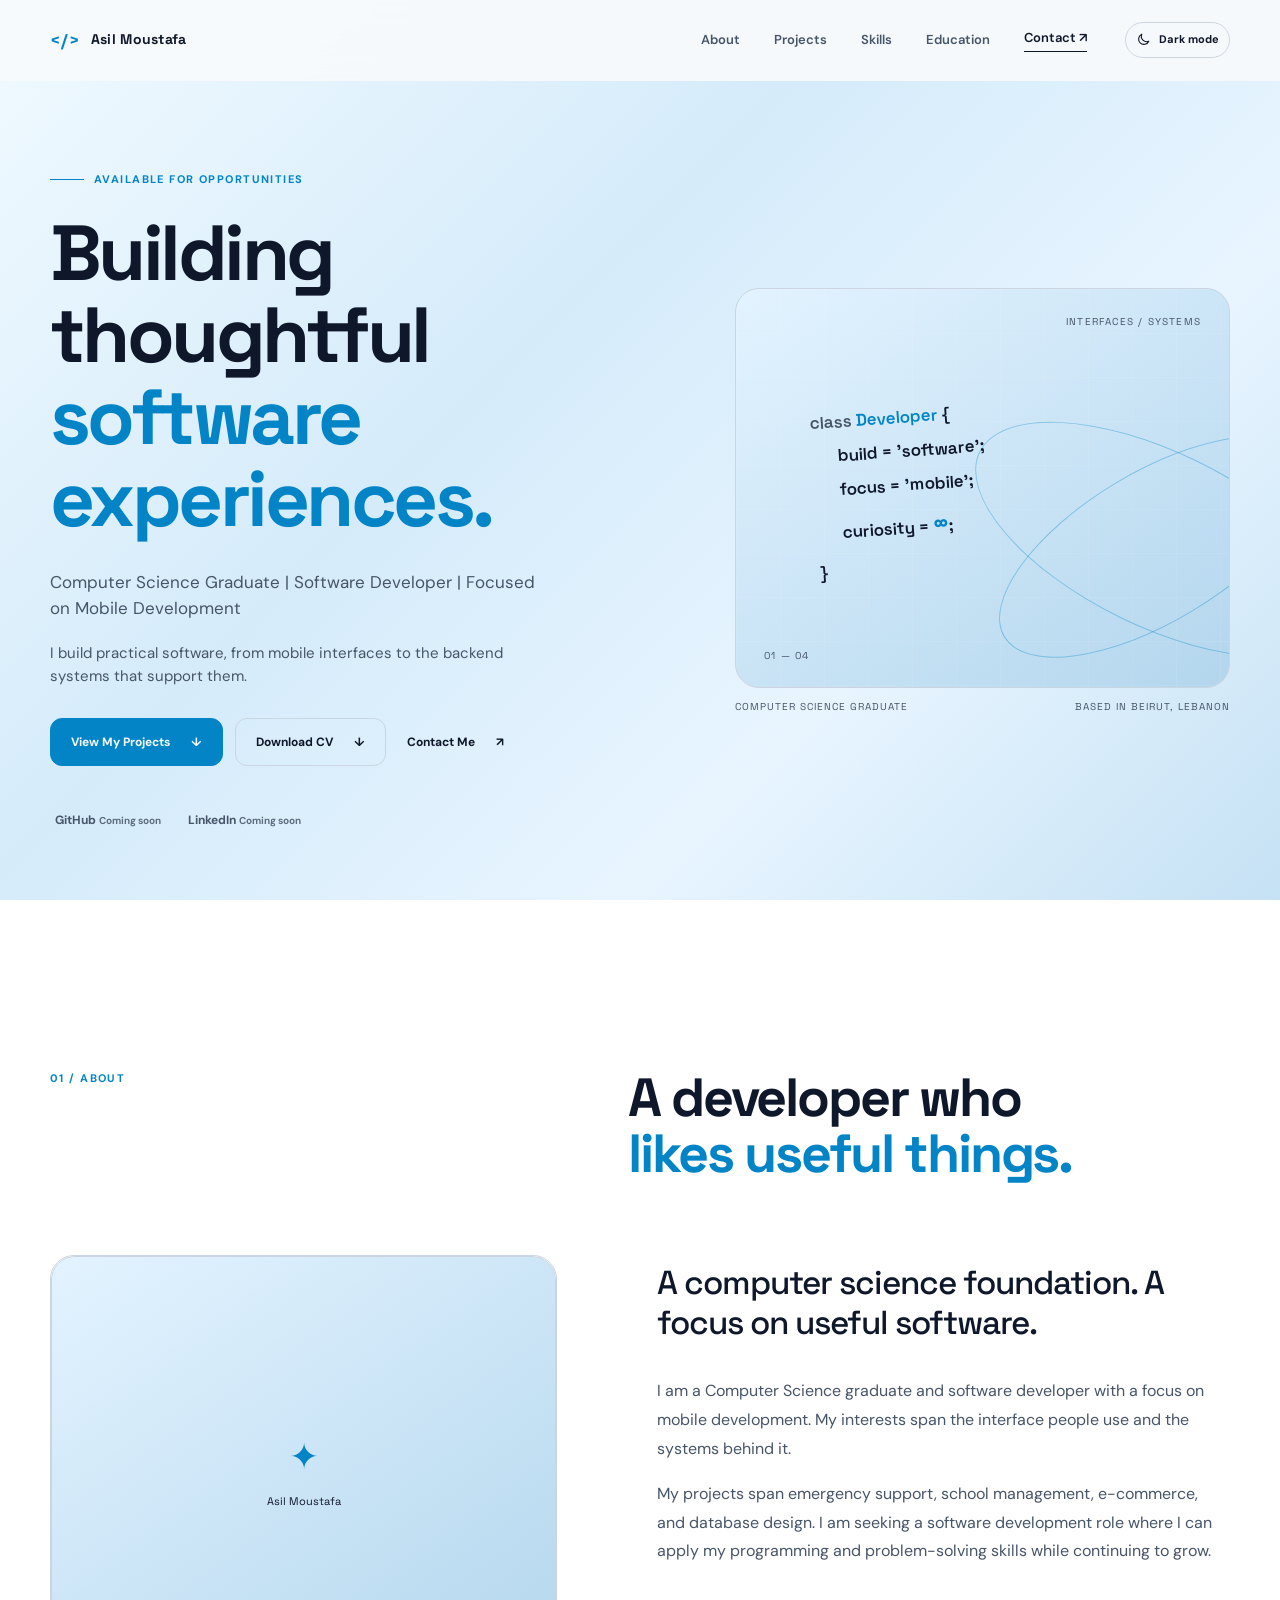
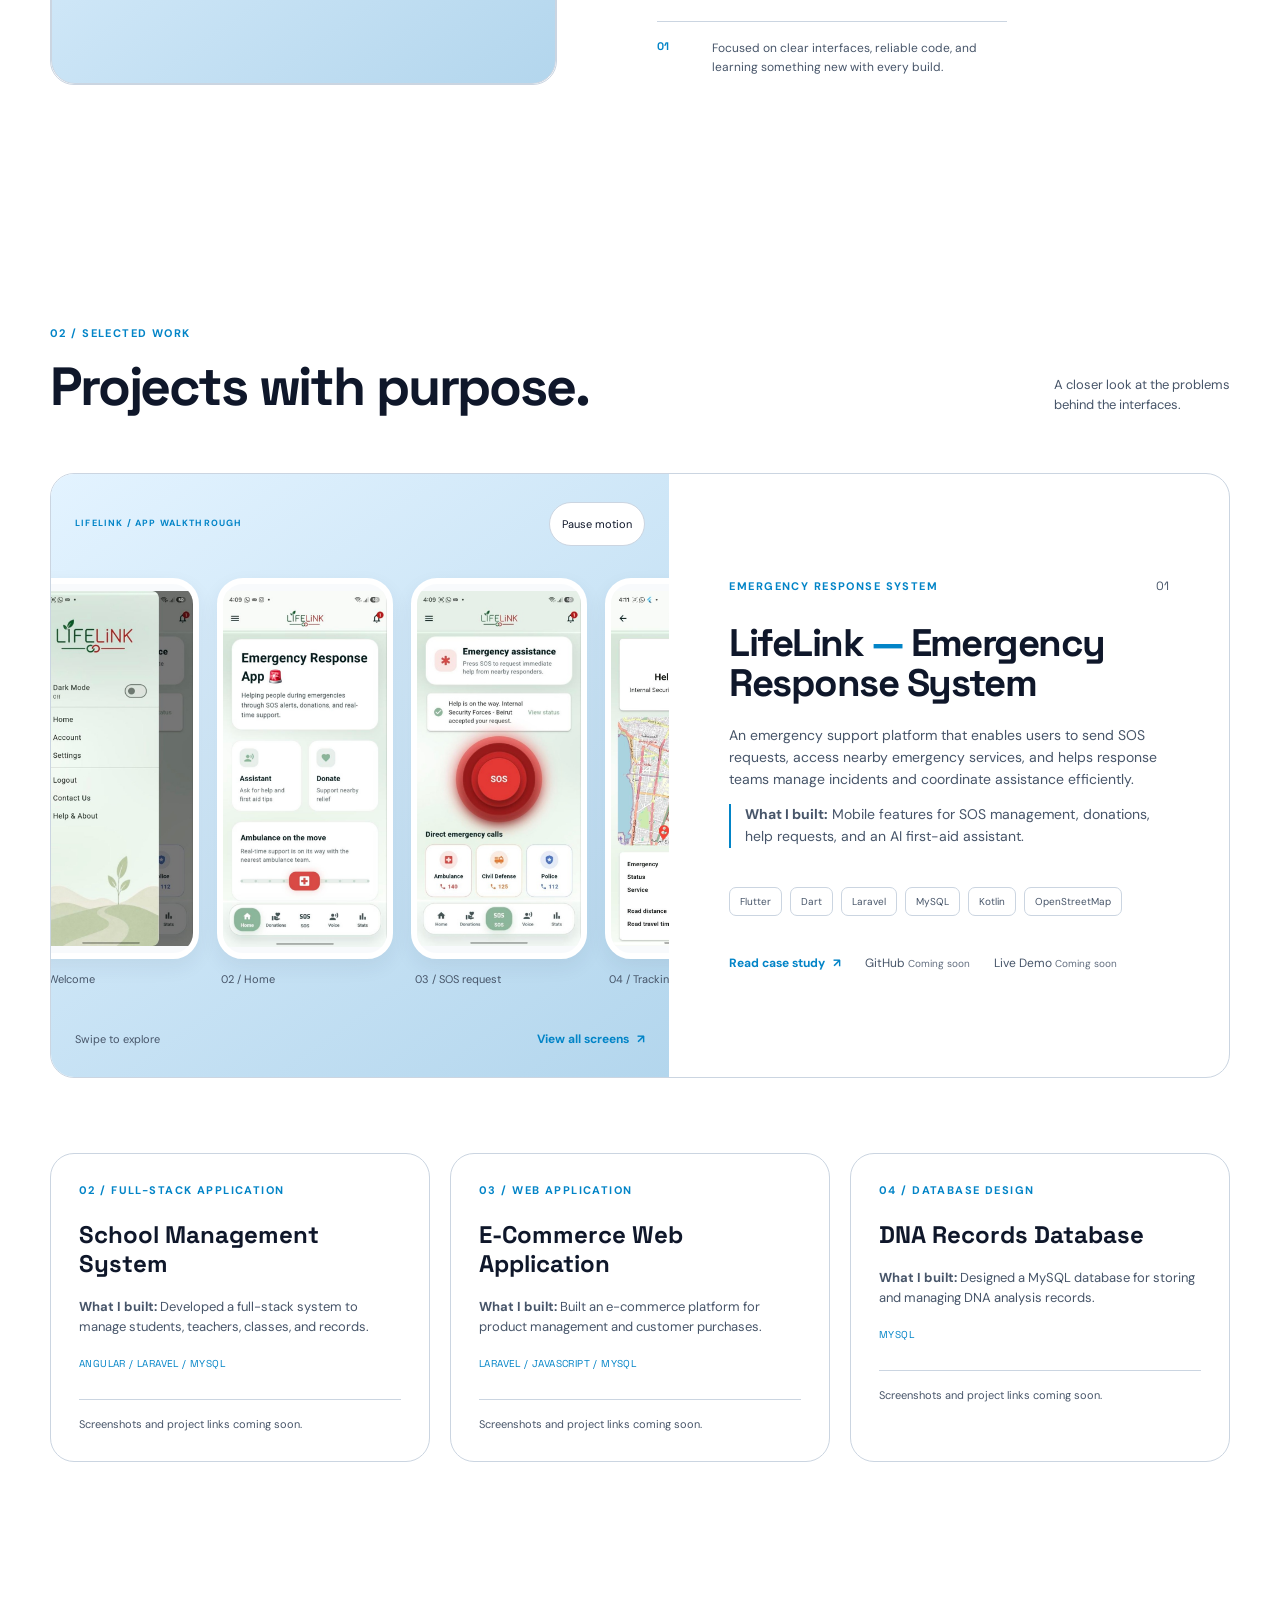
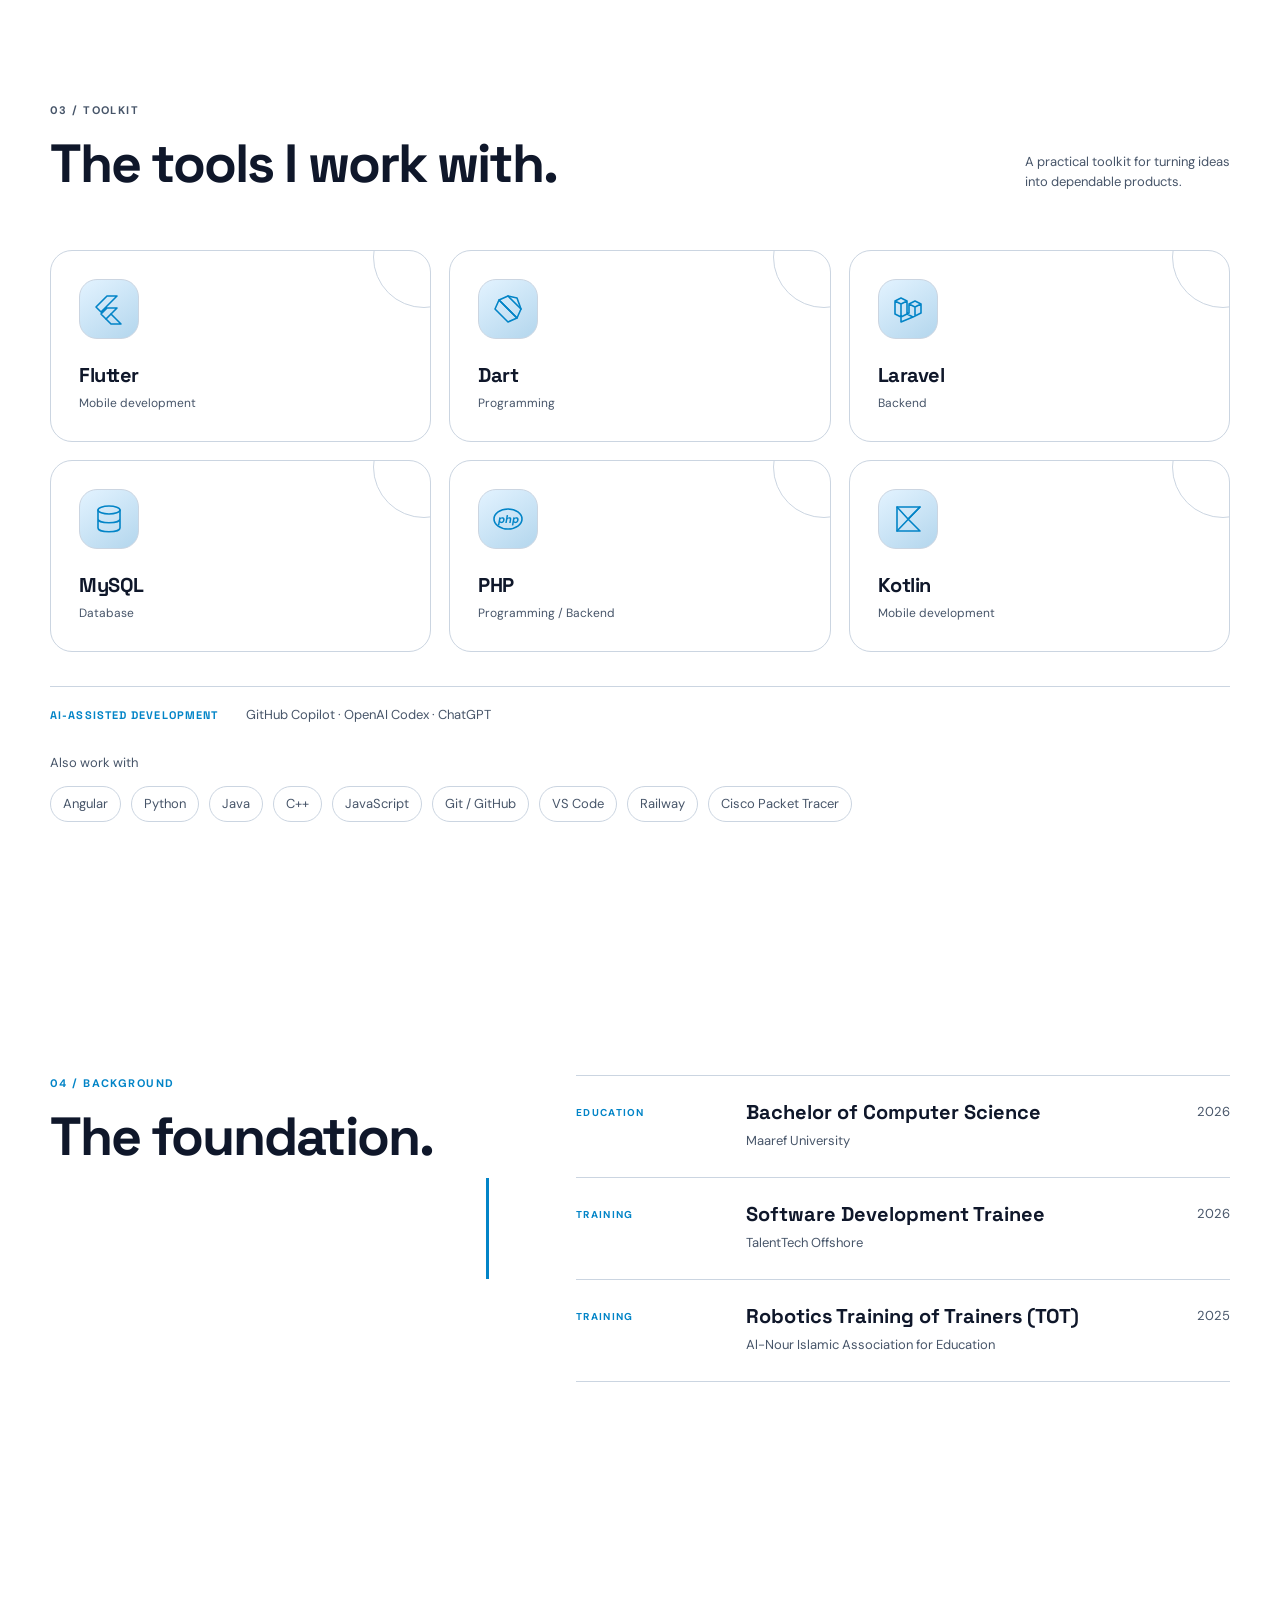
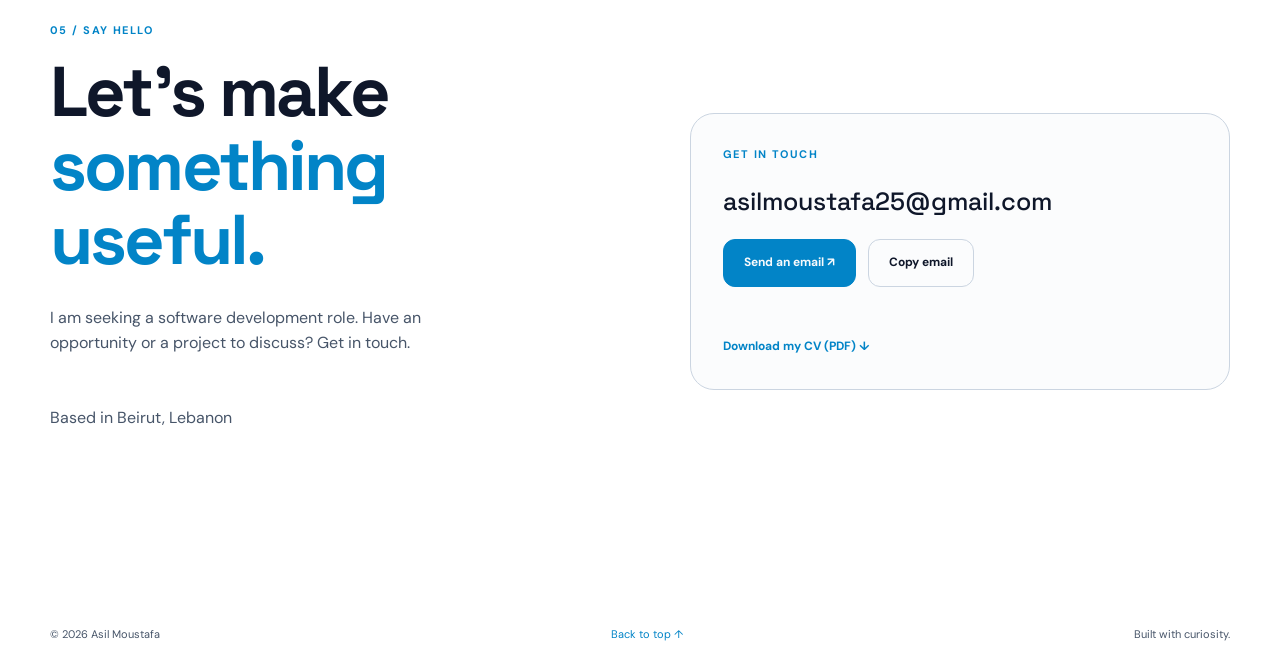
==== commit 83276d3b: "Fix AI tools style" ====
--- a/index.html
+++ b/index.html
@@ -119,18 +119,6 @@
           <div class="tool-icon" aria-hidden="true"><svg viewBox="0 0 32 32" fill="none" stroke="currentColor" stroke-width="1.6" stroke-linecap="round" stroke-linejoin="round"><path d="M24 3 8 19l-5-5L14 3ZM24 15 13 26l-5-5 6-6Z"/><path d="m13 26 5 5h10L18 21"/></svg></div>
           <h3>Flutter</h3><p>Mobile development</p>
         </article>
-        <article class="tool-card reveal" style="--icon-delay: -0.9s">
-          <div class="tool-icon" aria-hidden="true"><svg viewBox="0 0 32 32" fill="none" stroke="currentColor" stroke-width="1.6" stroke-linecap="round" stroke-linejoin="round"><path d="M16 3 19 12l10 4-10 4-3 9-3-9-10-4 10-4Z"/><path d="m25 3 .9 2.1L28 6l-2.1.9L25 9l-.9-2.1L22 6l2.1-.9Z"/></svg></div>
-          <h3>GitHub Copilot</h3><p>AI coding assistant</p>
-        </article>
-        <article class="tool-card reveal" style="--icon-delay: -1.7s">
-          <div class="tool-icon" aria-hidden="true"><svg viewBox="0 0 32 32" fill="none" stroke="currentColor" stroke-width="1.6" stroke-linecap="round" stroke-linejoin="round"><circle cx="16" cy="16" r="12"/><path d="M8 21c4-1 5-5 5-9 2 2 3 4 3 7 2-2 4-5 4-9 3 3 4 6 4 9"/></svg></div>
-          <h3>OpenAI Codex</h3><p>AI development tool</p>
-        </article>
-        <article class="tool-card reveal" style="--icon-delay: -2.3s">
-          <div class="tool-icon" aria-hidden="true"><svg viewBox="0 0 32 32" fill="none" stroke="currentColor" stroke-width="1.6" stroke-linecap="round" stroke-linejoin="round"><path d="M16 4c-6 0-10 3-10 9v5c0 6 4 10 10 10s10-4 10-10v-5c0-6-4-9-10-9Z"/><path d="M11 15h.01M21 15h.01M11 21c3 2 7 2 10 0"/></svg></div>
-          <h3>ChatGPT</h3><p>AI research assistant</p>
-        </article>
         <article class="tool-card reveal" style="--icon-delay: -0.0s">
           <div class="tool-icon" aria-hidden="true"><svg viewBox="0 0 32 32" fill="none" stroke="currentColor" stroke-width="1.6" stroke-linecap="round" stroke-linejoin="round"><path d="m7 7 9-4 13 13-4 9Z"/><path d="m7 7 18 18M16 3l9 2 4 11M7 7 3 16l13 13 9-4"/></svg></div>
           <h3>Dart</h3><p>Programming</p>
@@ -150,7 +138,9 @@
         <article class="tool-card reveal" style="--icon-delay: -1.5s">
           <div class="tool-icon" aria-hidden="true"><svg viewBox="0 0 32 32" fill="none" stroke="currentColor" stroke-width="1.6" stroke-linecap="round" stroke-linejoin="round"><path d="M5 4h23L16 16l12 12H5Z"/><path d="M5 28 28 4M5 4l11 12"/></svg></div>
           <h3>Kotlin</h3><p>Mobile development</p>
-        </article>      </div>
+        </article>
+      </div>
+      <div class="container ai-tools-note"><p>AI-assisted development</p><span>GitHub Copilot · OpenAI Codex · ChatGPT</span></div>
       <div class="container also-tools"><p>Also work with</p><ul><li>Angular</li><li>Python</li><li>Java</li><li>C++</li><li>JavaScript</li><li>Git / GitHub</li><li>VS Code</li><li>Railway</li><li>Cisco Packet Tracer</li></ul></div>
     </section>
 
--- a/css/style.css
+++ b/css/style.css
@@ -206,6 +206,9 @@
 @media (prefers-reduced-motion: reduce) { .tool-card.is-visible:hover .tool-icon svg { animation: none; } }
 
 .toolkit-grid { grid-template-columns: repeat(3, minmax(0, 1fr)); }
+.ai-tools-note { display: flex; flex-wrap: wrap; align-items: baseline; gap: 12px 28px; margin-top: 34px; padding-top: 18px; border-top: 1px solid var(--line); }
+.ai-tools-note p { margin: 0; color: var(--accent); font: 700 11px "Space Grotesk", sans-serif; letter-spacing: .1em; text-transform: uppercase; }
+.ai-tools-note span { color: var(--muted); font-size: 13px; }
 .also-tools { margin-top: 28px; color: var(--muted); font-size: 13px; }
 .also-tools ul { display: flex; flex-wrap: wrap; gap: 10px; padding: 0; list-style: none; }
 .also-tools li { padding: 7px 12px; border: 1px solid var(--line); border-radius: 99px; }
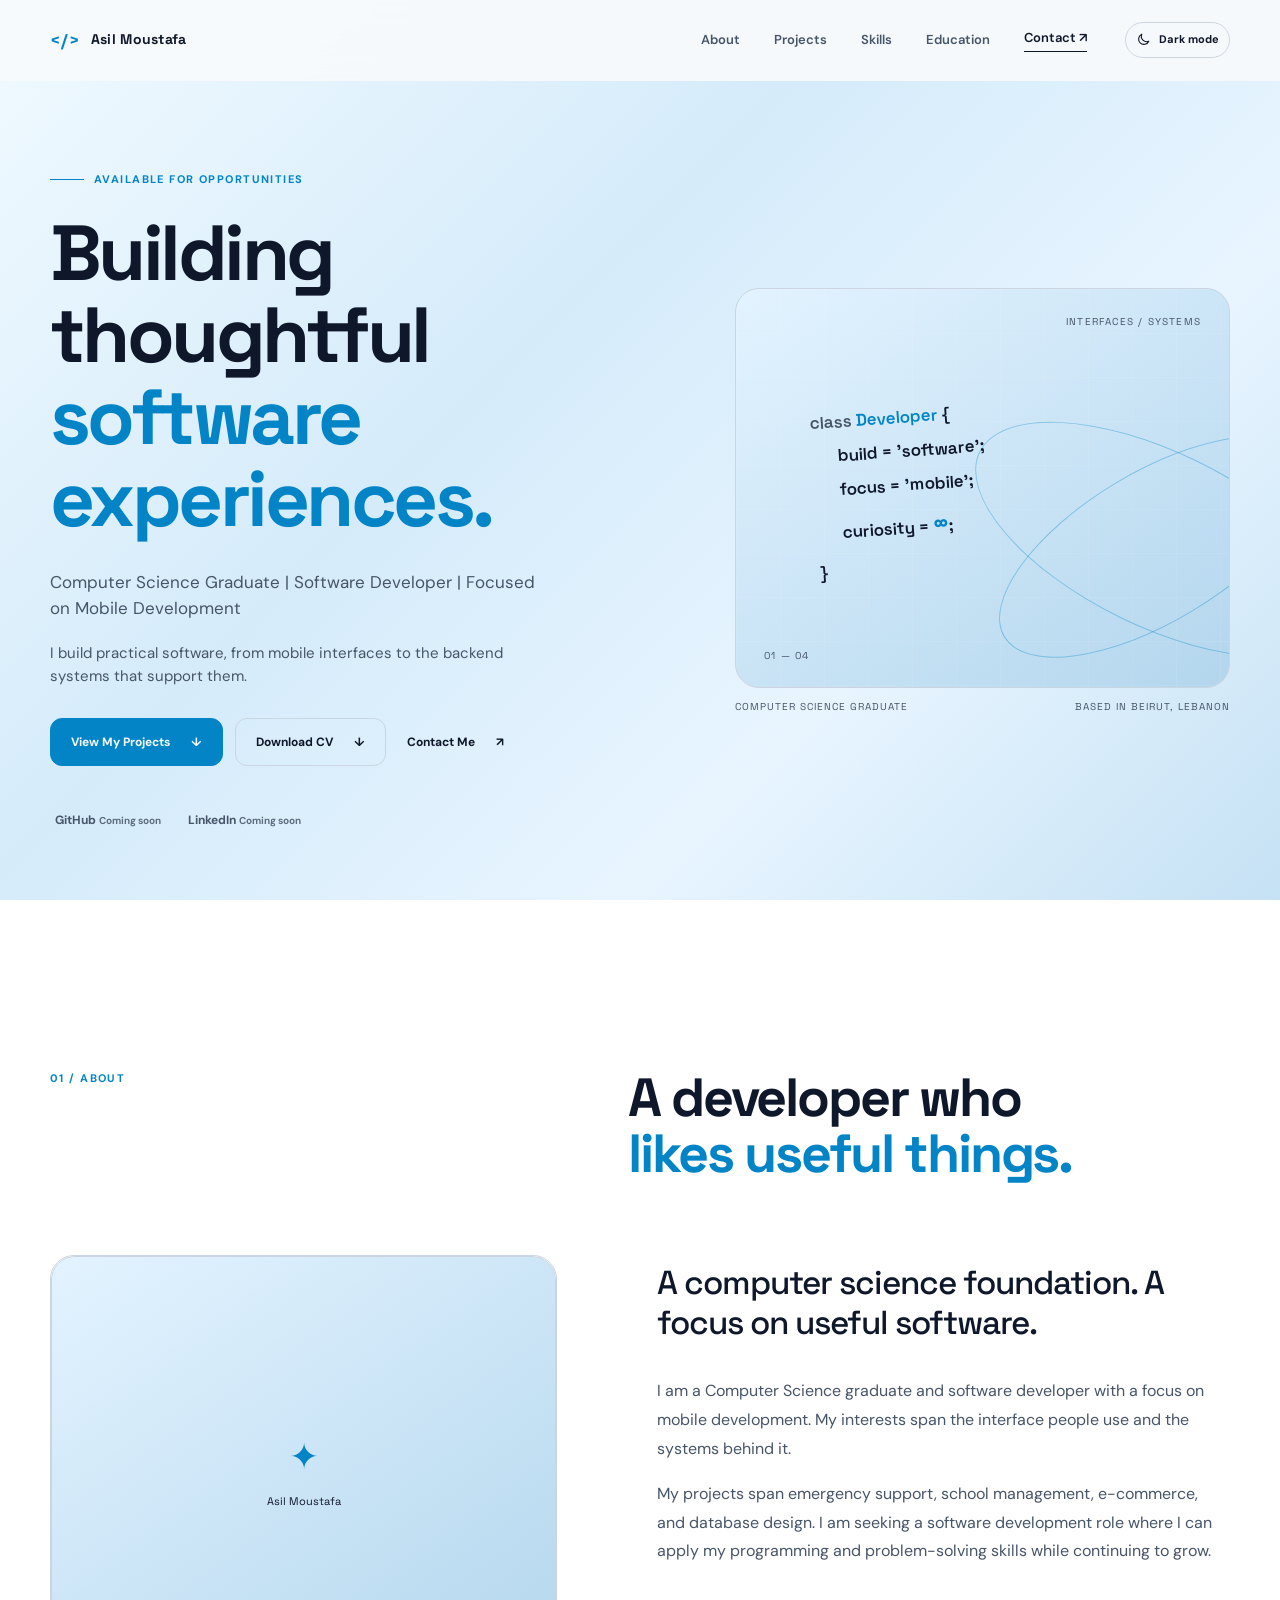
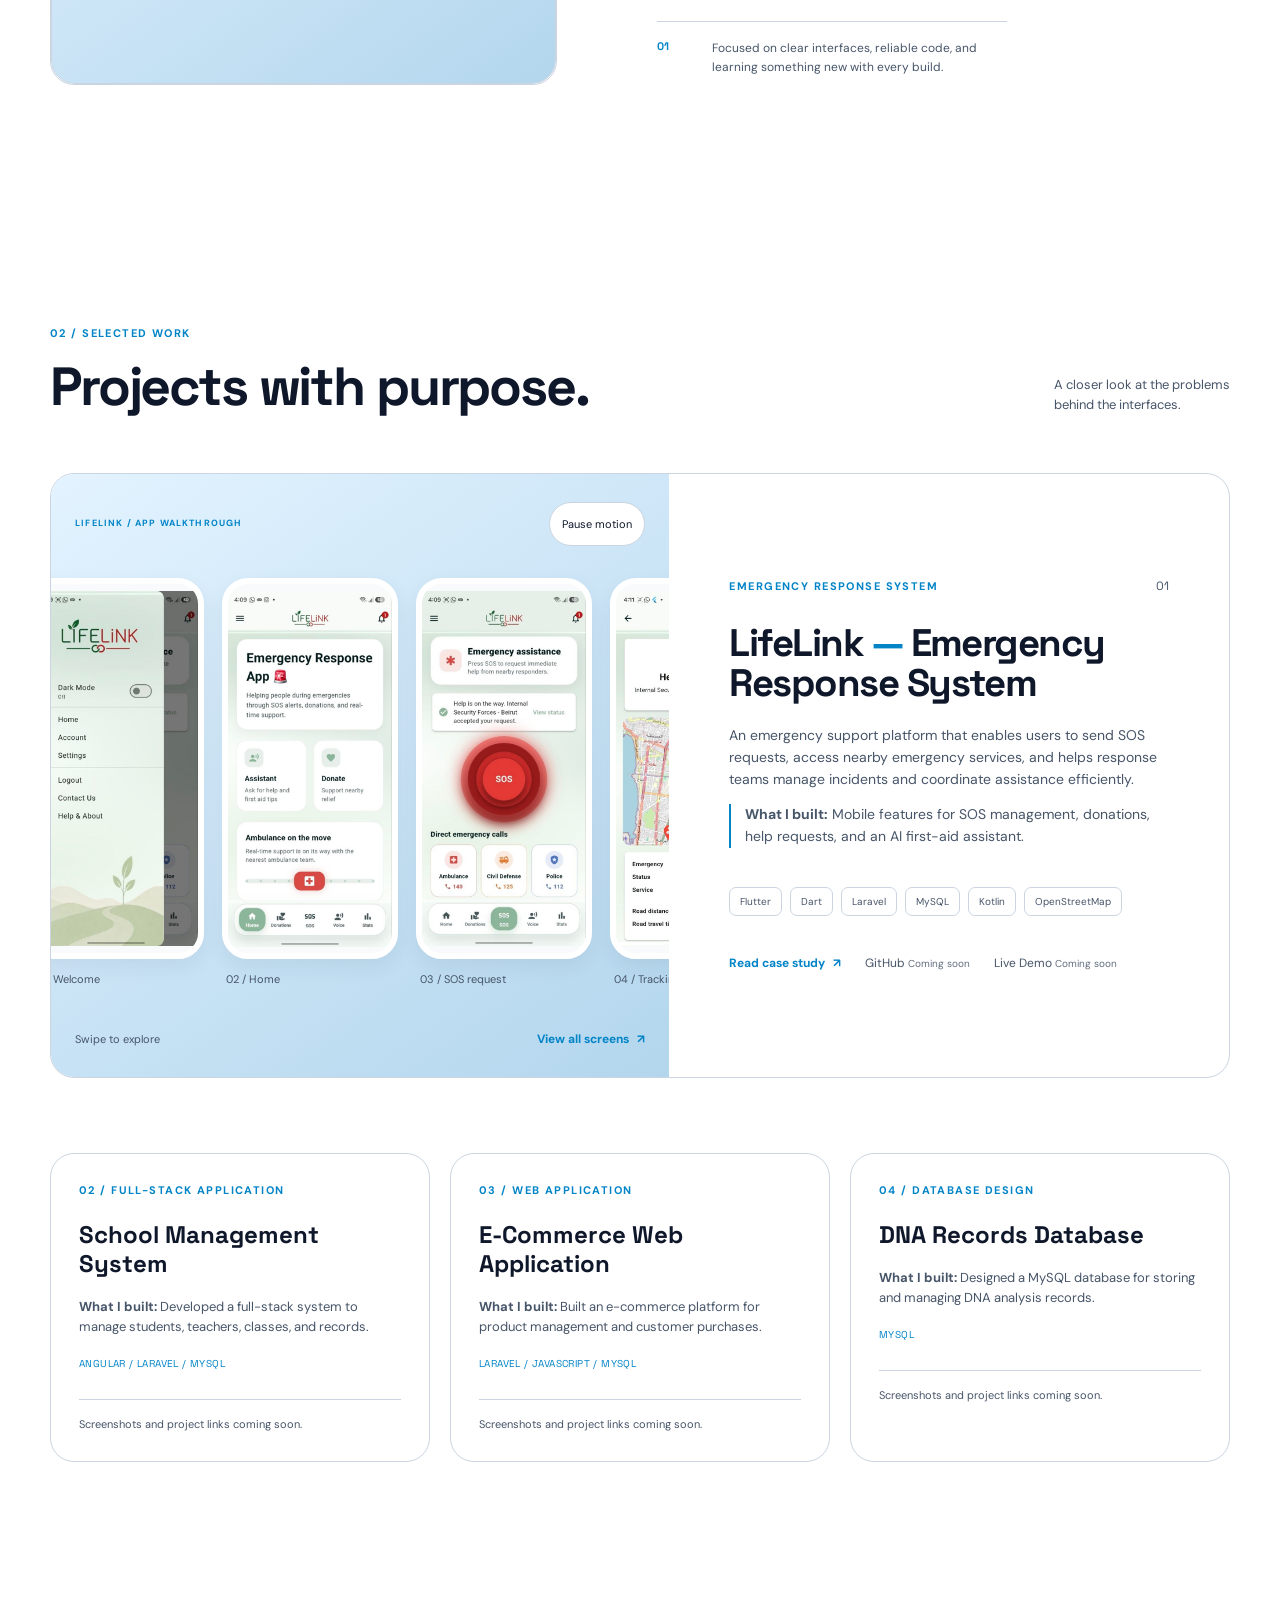
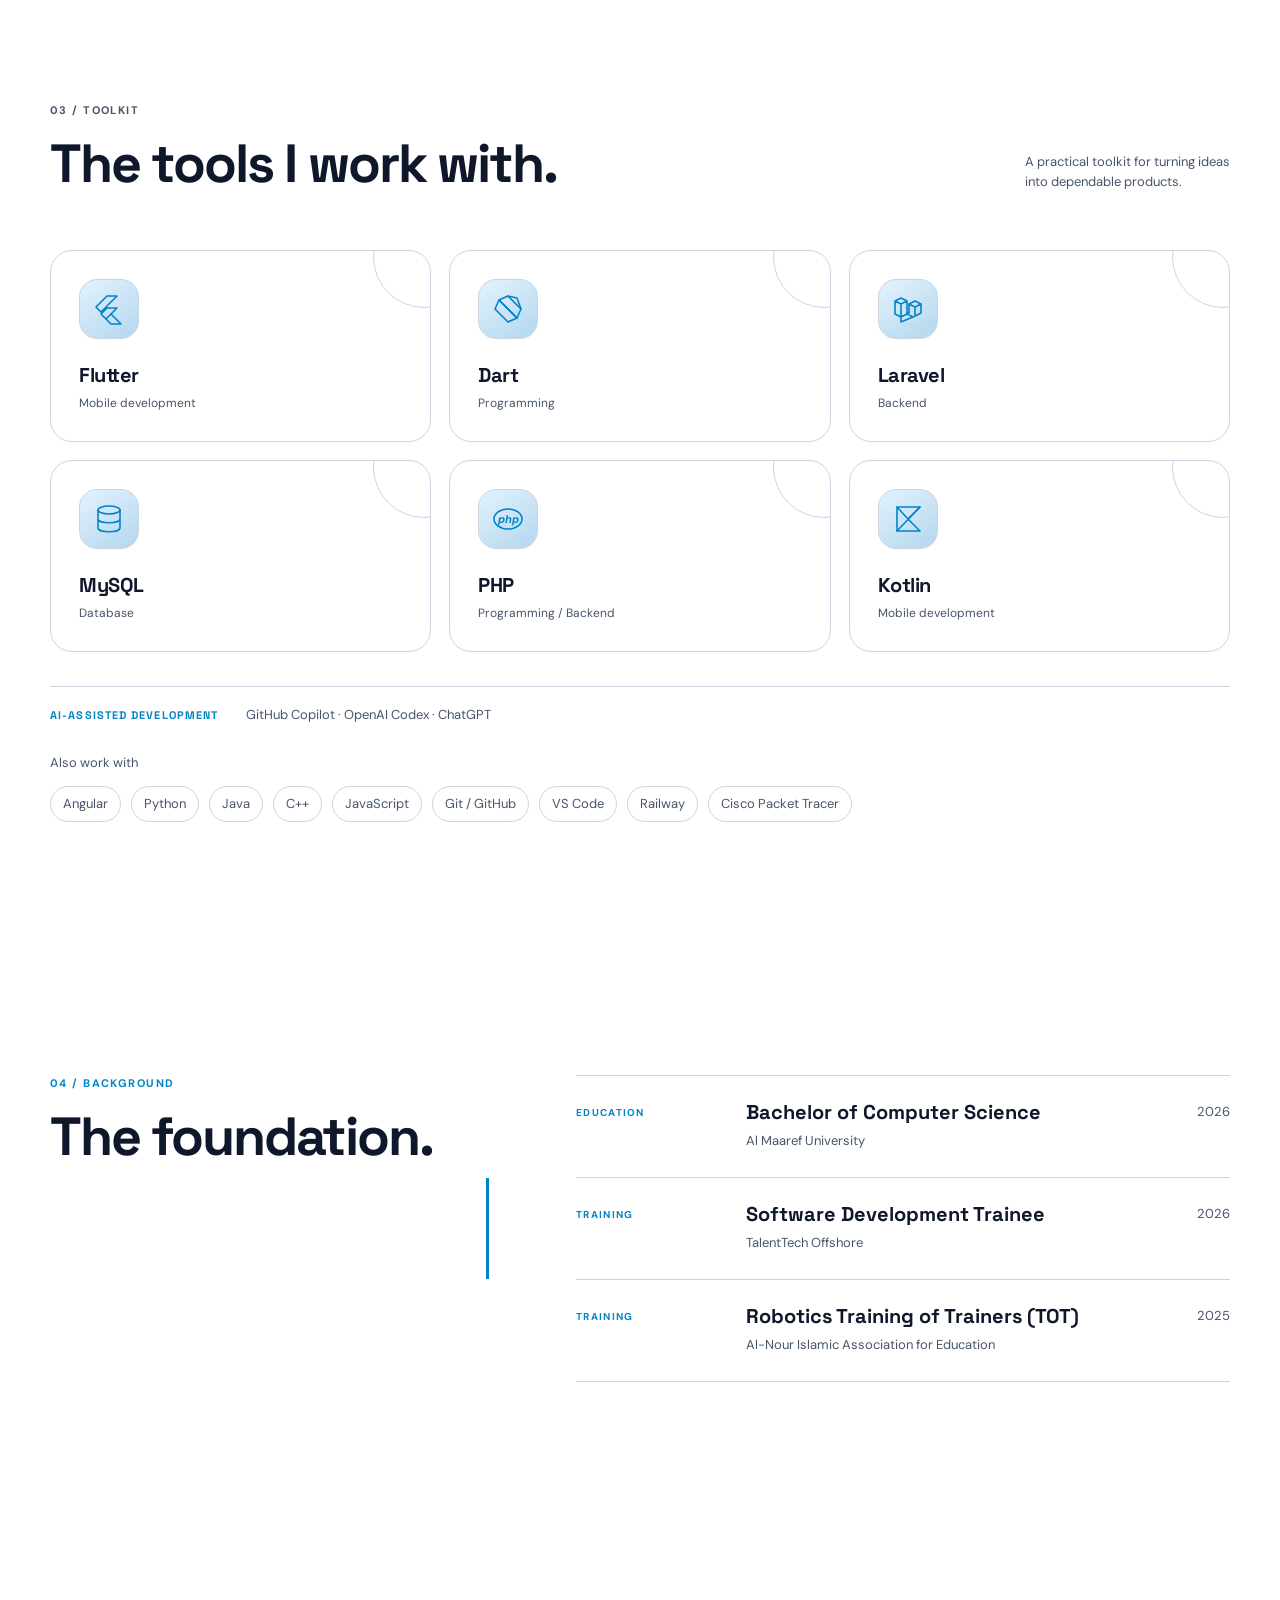
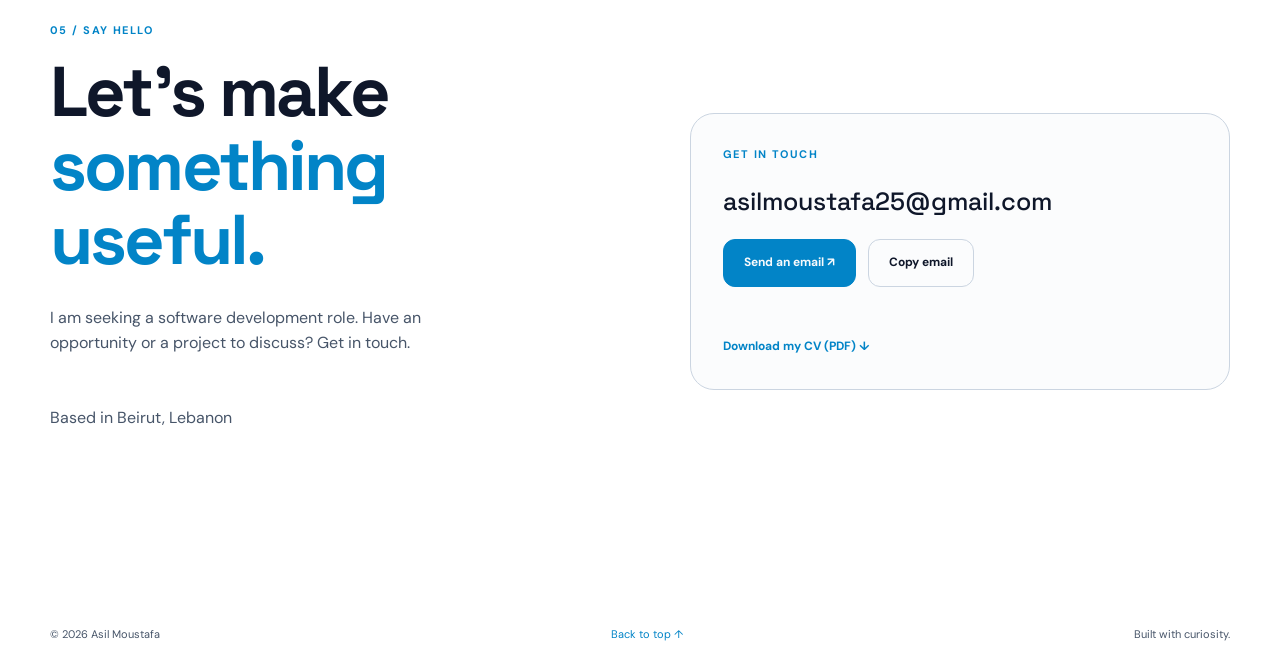
==== commit 366153e2: "Edit CV" ====
--- a/index.html
+++ b/index.html
@@ -145,7 +145,7 @@
     </section>
 
     <section class="credentials section-pad" id="education" aria-labelledby="education-title">
-      <div class="container credentials-grid"><div class="reveal"><p class="section-index">04 / Background</p><h2 id="education-title">The foundation.</h2></div><div class="credential-list"><article class="credential-item reveal"><span class="credential-type">Education</span><div><h3>Bachelor of Computer Science</h3><p>Maaref University</p></div><time>2026</time></article><article class="credential-item certificate-item reveal reveal-delay-1"><span class="credential-type">Training</span><div><h3>Software Development Trainee</h3><p>TalentTech Offshore</p></div><time>2026</time></article><article class="credential-item reveal"><span class="credential-type">Training</span><div><h3>Robotics Training of Trainers (TOT)</h3><p>Al-Nour Islamic Association for Education</p></div><time>2025</time></article></div></div>
+      <div class="container credentials-grid"><div class="reveal"><p class="section-index">04 / Background</p><h2 id="education-title">The foundation.</h2></div><div class="credential-list"><article class="credential-item reveal"><span class="credential-type">Education</span><div><h3>Bachelor of Computer Science</h3><p>Al Maaref University</p></div><time>2026</time></article><article class="credential-item certificate-item reveal reveal-delay-1"><span class="credential-type">Training</span><div><h3>Software Development Trainee</h3><p>TalentTech Offshore</p></div><time>2026</time></article><article class="credential-item reveal"><span class="credential-type">Training</span><div><h3>Robotics Training of Trainers (TOT)</h3><p>Al-Nour Islamic Association for Education</p></div><time>2025</time></article></div></div>
     </section>
 
     <section class="contact section-pad" id="contact" aria-labelledby="contact-title">
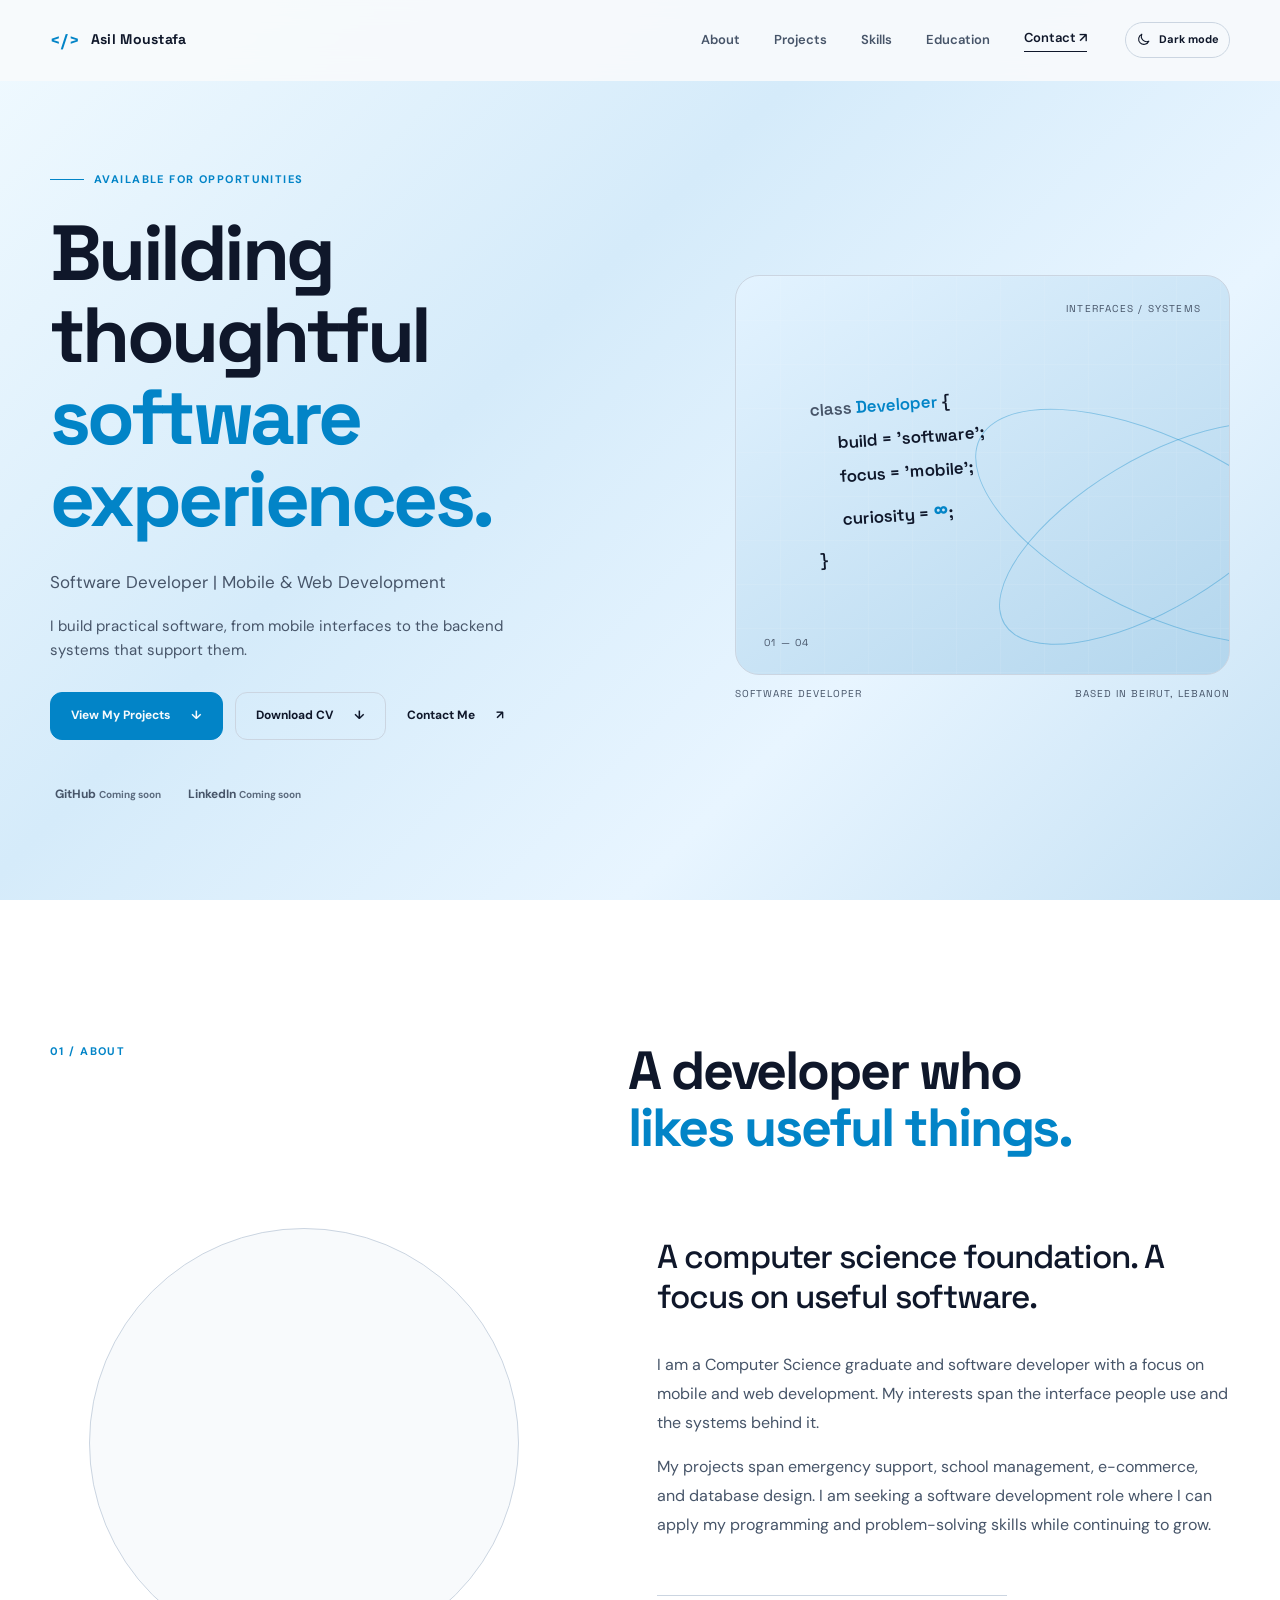
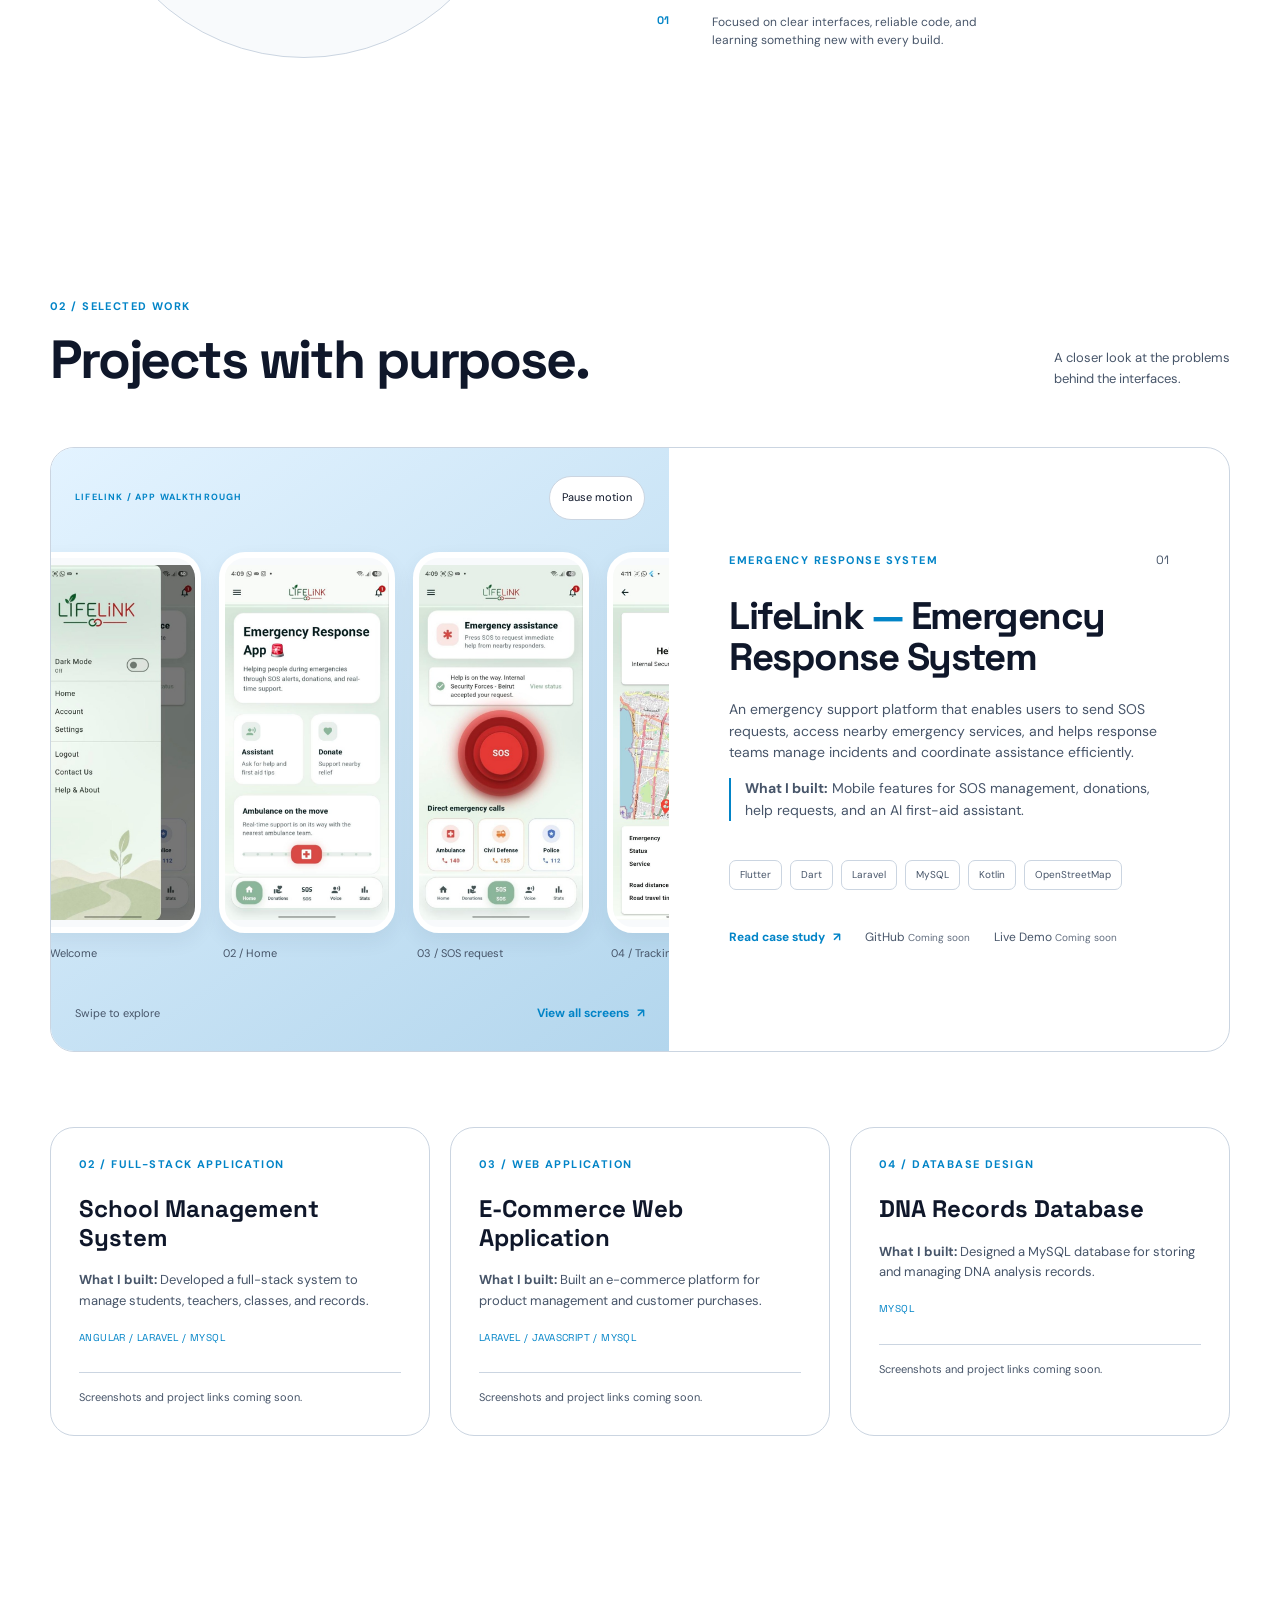
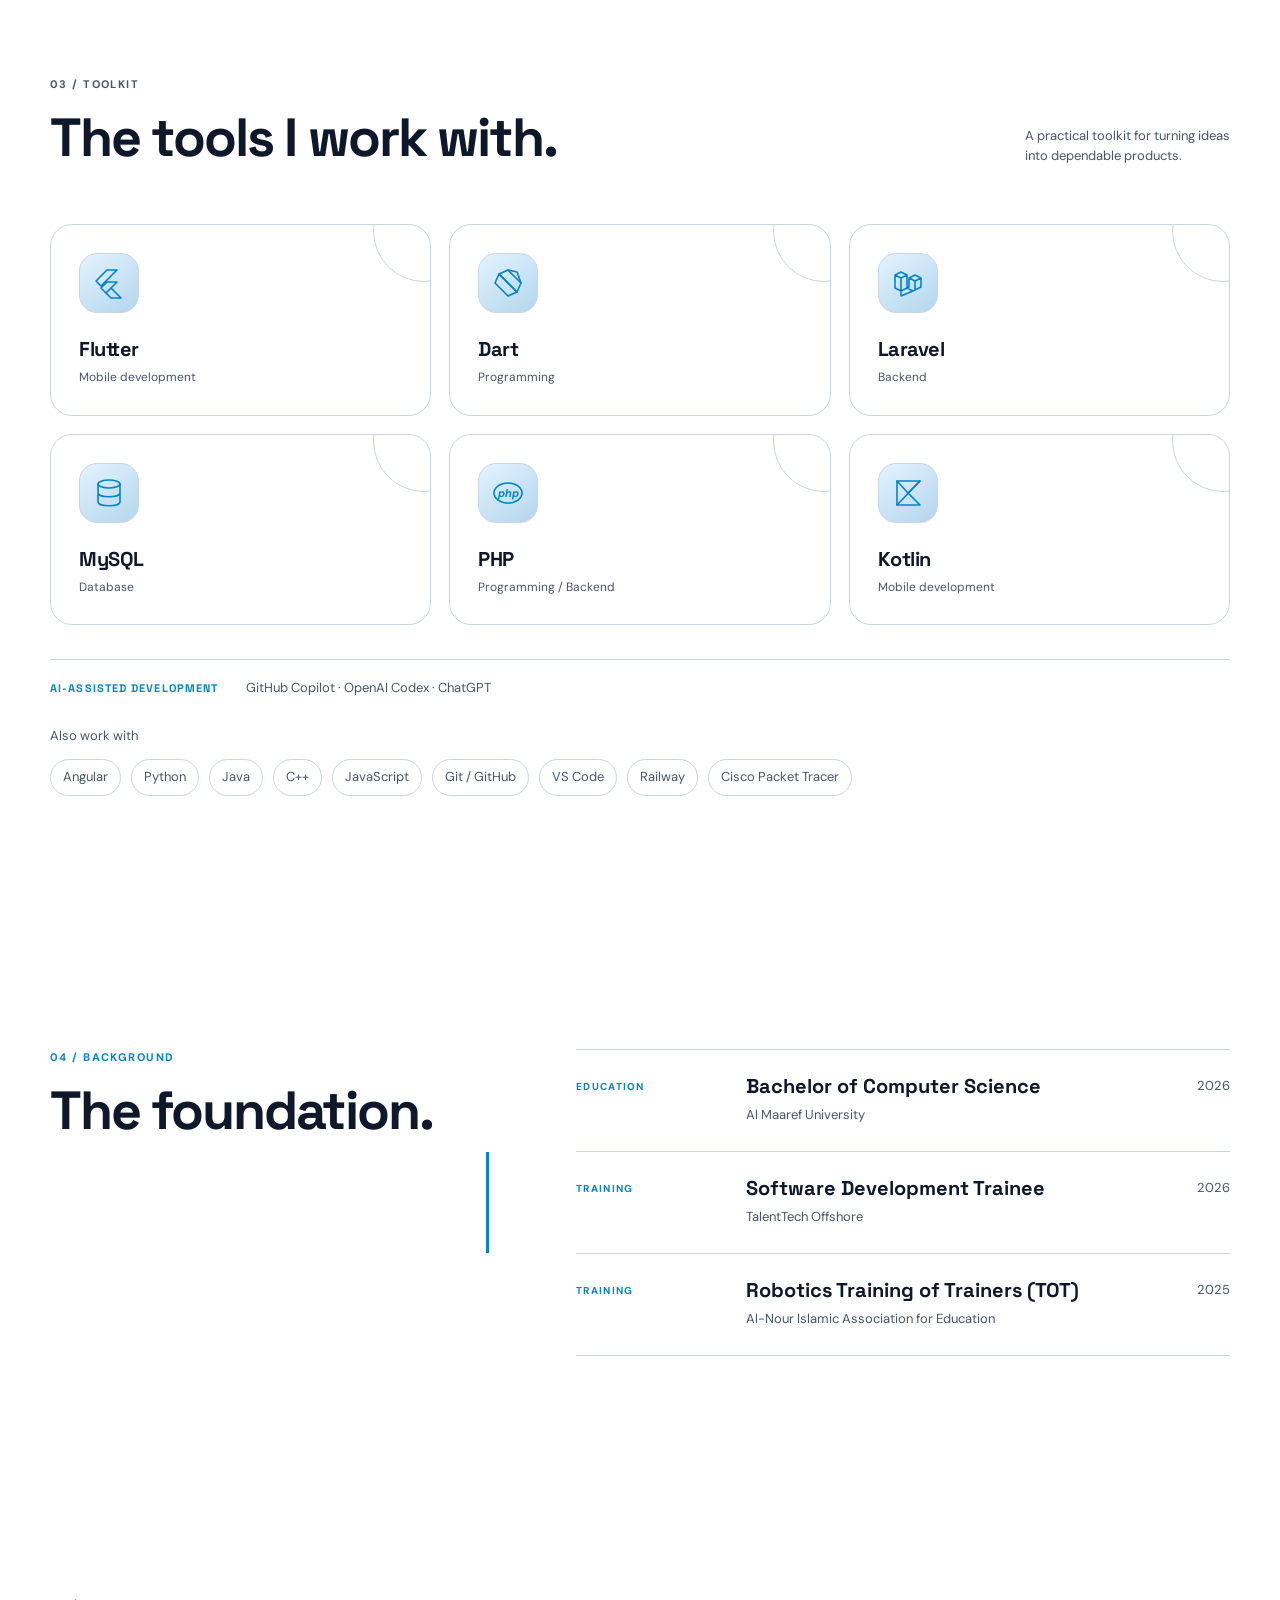
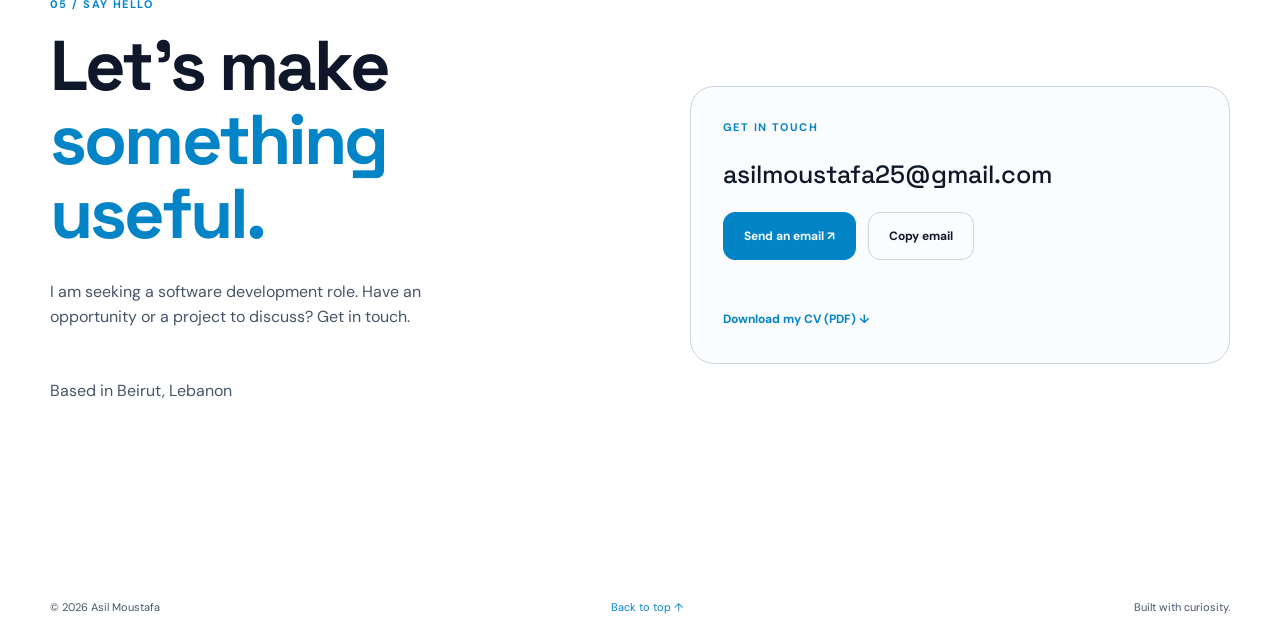
==== commit 5b2b5c59: "image" ====
--- a/index.html
+++ b/index.html
@@ -47,7 +47,7 @@
         <div class="hero-copy reveal">
           <p class="eyebrow"><span class="eyebrow-line"></span> Available for opportunities</p>
           <h1 id="hero-title">Building thoughtful<br><em>software experiences.</em></h1>
-          <p class="hero-intro">Computer Science Graduate | Software Developer | Focused on Mobile Development</p>
+          <p class="hero-intro">Software Developer | Mobile & Web Development</p>
           <p class="hero-summary">I build practical software, from mobile interfaces to the backend systems that support them.</p>
           <div class="hero-actions">
             <a class="button button-primary" href="#projects">View My Projects <span aria-hidden="true">↓</span></a>
@@ -74,7 +74,7 @@
             <div class="visual-orbit orbit-one"></div>
             <div class="visual-orbit orbit-two"></div>
           </div>
-          <div class="visual-caption"><span>Computer Science Graduate</span><span>Based in Beirut, Lebanon</span></div>
+          <div class="visual-caption"><span>Software Developer</span><span>Based in Beirut, Lebanon</span></div>
         </div>
       </div>
     </section>
@@ -82,15 +82,12 @@
     <section class="about section-pad" id="about" aria-labelledby="about-title">
       <div class="container split-heading reveal"><p class="section-index">01 / About</p><h2 id="about-title">A developer who<br><span>likes useful things.</span></h2></div>
       <div class="container about-grid">
-        <div class="about-photo reveal reveal-delay-1">
-          <div class="image-placeholder profile-placeholder" aria-label="Profile placeholder">
-            <span class="placeholder-icon">✦</span>
-            <span>Asil Moustafa</span>
-          </div>
+        <div class="about-photo profile-photo reveal reveal-delay-1">
+          <img src="assets/images/profile.png" alt="Asil Moustafa">
         </div>
         <div class="about-content reveal reveal-delay-2">
           <p class="large-copy">A computer science foundation. A focus on useful software.</p>
-          <p class="about-story">I am a Computer Science graduate and software developer with a focus on mobile development. My interests span the interface people use and the systems behind it.</p>
+          <p class="about-story">I am a Computer Science graduate and software developer with a focus on mobile and web development. My interests span the interface people use and the systems behind it.</p>
           <p class="about-story">My projects span emergency support, school management, e-commerce, and database design. I am seeking a software development role where I can apply my programming and problem-solving skills while continuing to grow.</p>
           <div class="about-meta"><span>01</span><p>Focused on clear interfaces, reliable code, and learning something new with every build.</p></div>
         </div>
--- a/css/style.css
+++ b/css/style.css
@@ -94,7 +94,7 @@
 
 .section-index { margin-bottom: 17px; }.section-heading-row, .split-heading { display: flex; justify-content: space-between; gap: 30px; }.section-heading-row { align-items: end; margin-bottom: 58px; }
 h2 { margin-bottom: 0; font-size: clamp(36px, 4.2vw, 57px); letter-spacing: -.04em; }.split-heading { align-items: start; margin-bottom: 72px; }.split-heading h2 { min-width: 51%; }.split-heading h2 span { color: var(--teal); }.heading-aside { margin: 28px 0 0; color: var(--muted); font-size: 13px; }
-.about { background: var(--cream); }.about-grid { display: grid; grid-template-columns: 43% 1fr; gap: 100px; align-items: center; }.about-photo { position: relative; min-height: 430px; background: var(--paper); overflow: hidden; }.about-photo img, .project-visual img { width: 100%; height: 100%; object-fit: cover; display: block; }.image-placeholder { position: absolute; inset: 0; display: flex; flex-direction: column; align-items: center; justify-content: center; gap: 8px; color: var(--muted); background: var(--paper); text-align: center; }.image-placeholder strong { color: var(--ink); font: 600 18px "Space Grotesk", sans-serif; }.image-placeholder span:last-child { font-size: 11px; }.about-photo img + .image-placeholder, .project-visual img + .image-placeholder { display: flex; }.about-photo.has-image img + .image-placeholder, .project-visual.has-image img + .image-placeholder { display: none; }.profile-placeholder { background: var(--teal); color: #cce1c5; }.profile-placeholder span:last-child { color: #e8f3dc; font-family: "Space Grotesk", sans-serif; }.placeholder-icon { font-size: 36px; color: var(--accent); }.large-copy { max-width: 560px; font: 500 clamp(22px, 2.6vw, 34px)/1.22 "Space Grotesk", sans-serif; letter-spacing: -.03em; }.about-meta { display: grid; grid-template-columns: 40px 1fr; gap: 15px; max-width: 350px; margin-top: 55px; padding-top: 17px; border-top: 1px solid var(--line); color: var(--muted); font-size: 12px; }.about-meta p { margin: 0; }.about-meta span { color: var(--teal); font: 700 11px "Space Grotesk", sans-serif; }
+.about { background: var(--cream); }.about-grid { display: grid; grid-template-columns: 43% 1fr; gap: 100px; align-items: center; }.about-photo { position: relative; min-height: 430px; background: var(--paper); overflow: hidden; }.about-photo img, .project-visual img { width: 100%; height: 100%; object-fit: cover; display: block; }.profile-photo { width: min(100%, 430px); aspect-ratio: 1; min-height: 0; margin-inline: auto; border-radius: 50%; }.profile-photo img { border-radius: 50%; }.image-placeholder { position: absolute; inset: 0; display: flex; flex-direction: column; align-items: center; justify-content: center; gap: 8px; color: var(--muted); background: var(--paper); text-align: center; }.image-placeholder strong { color: var(--ink); font: 600 18px "Space Grotesk", sans-serif; }.image-placeholder span:last-child { font-size: 11px; }.about-photo img + .image-placeholder, .project-visual img + .image-placeholder { display: flex; }.about-photo.has-image img + .image-placeholder, .project-visual.has-image img + .image-placeholder { display: none; }.profile-placeholder { background: var(--teal); color: #cce1c5; }.profile-placeholder span:last-child { color: #e8f3dc; font-family: "Space Grotesk", sans-serif; }.placeholder-icon { font-size: 36px; color: var(--accent); }.large-copy { max-width: 560px; font: 500 clamp(22px, 2.6vw, 34px)/1.22 "Space Grotesk", sans-serif; letter-spacing: -.03em; }.about-meta { display: grid; grid-template-columns: 40px 1fr; gap: 15px; max-width: 350px; margin-top: 55px; padding-top: 17px; border-top: 1px solid var(--line); color: var(--muted); font-size: 12px; }.about-meta p { margin: 0; }.about-meta span { color: var(--teal); font: 700 11px "Space Grotesk", sans-serif; }
 .skills { background: var(--background); color: var(--text); }.skills .section-index, .skills .heading-aside { color: var(--secondary); }.skills-grid { display: grid; grid-template-columns: repeat(5, 1fr); border-top: 1px solid var(--border); }.skill-group { min-height: 230px; padding: 25px 22px 20px 0; border-right: 1px solid var(--border); }.skill-group:not(:first-child) { padding-left: 22px; }.skill-number { color: var(--accent); font: 11px "Space Grotesk", sans-serif; }.skill-group h3 { margin: 36px 0 20px; font-size: 18px; }.skill-group ul { padding: 0; margin: 0; list-style: none; color: var(--secondary); font-size: 13px; }.skill-group li { margin: 7px 0; }
 .projects { background: var(--paper); }.featured-project { display: grid; grid-template-columns: 1.05fr .95fr; min-height: 500px; margin-bottom: 75px; background: var(--cream); }.project-visual { position: relative; overflow: hidden; background: var(--card); }.featured-visual { min-height: 500px; }.project-label { position: absolute; left: 24px; bottom: 22px; color: var(--muted); font: 10px "Space Grotesk", sans-serif; letter-spacing: .1em; text-transform: uppercase; }.placeholder-cross { color: var(--teal); font: 34px "Space Grotesk", sans-serif; }.featured-visual .image-placeholder { background: var(--card); }.project-details { display: flex; flex-direction: column; justify-content: center; padding: 60px; }.project-title-row { display: flex; justify-content: space-between; align-items: start; }.project-kicker { margin: 0; }.project-year { color: var(--muted); font: 12px "Space Grotesk", sans-serif; }.project-details h3 { max-width: 440px; margin: 27px 0 22px; font-size: clamp(28px, 3vw, 43px); letter-spacing: -.04em; }.project-details h3 em { color: var(--teal); font-style: normal; }.project-details > p { max-width: 430px; color: var(--muted); font-size: 14px; }.tech-list { display: flex; flex-wrap: wrap; gap: 8px; margin: 25px 0 38px; }.tech-list span { padding: 6px 10px; border: 1px solid var(--line); color: var(--muted); font-size: 10px; }.project-actions { display: flex; gap: 28px; }.text-link { color: var(--teal); font-size: 12px; font-weight: 700; }.text-link:hover { color: var(--ink); }.project-grid { display: grid; grid-template-columns: 1fr 1fr; gap: 30px; }.small-project { background: var(--cream); }.small-visual { height: 310px; }.small-visual .image-placeholder { background: var(--card); }.small-project-copy { position: relative; display: grid; grid-template-columns: 1fr auto; gap: 15px; padding: 25px 25px 29px; }.small-project-copy h3 { margin: 0 0 8px; font-size: 23px; }.small-project-copy p { max-width: 380px; margin: 0; color: var(--muted); font-size: 13px; }.round-link { display: grid; place-items: center; width: 34px; height: 34px; border: 1px solid var(--line); color: var(--teal); font-weight: 700; transition: background .2s, color .2s; }.round-link:hover { background: var(--teal); color: white; }.tech-placeholder { grid-column: 1 / -1; color: var(--teal); font: 10px "Space Grotesk", sans-serif; letter-spacing: .04em; text-transform: uppercase; }
 .credentials { background: var(--cream); }.credentials-grid { display: grid; grid-template-columns: .8fr 1.2fr; gap: 90px; }.credential-list { border-top: 1px solid var(--line); }.credential-item { display: grid; grid-template-columns: 150px 1fr 125px; gap: 20px; align-items: start; padding: 26px 0; border-bottom: 1px solid var(--line); }.credential-type { margin-top: 3px; font-size: 10px; }.credential-item h3 { margin: 0 0 8px; font-size: 20px; }.credential-item p, .credential-item time { margin: 0; color: var(--muted); font-size: 13px; }.credential-item time { text-align: right; }.certificate-item { position: relative; }.certificate-item::after { content: ""; position: absolute; left: -90px; top: 0; bottom: 0; width: 3px; background: var(--accent); }
@@ -226,5 +226,7 @@
 .contact-email { display: block; margin: 22px 0; font: 500 clamp(18px, 2vw, 25px) "Space Grotesk", sans-serif; overflow-wrap: anywhere; }
 .contact-actions { display: flex; flex-wrap: wrap; gap: 12px; }
 .copy-status { min-height: 22px; margin: 12px 0; color: var(--muted); font-size: 12px; }
+.profile-photo { display: grid; place-items: center; min-height: 0; padding: 14px; border-radius: 50%; }
+.profile-photo img { width: 100%; height: 100%; border-radius: 50%; }
 @media (max-width: 850px) { .project-grid { grid-template-columns: 1fr; } }
 @media (max-width: 560px) { .toolkit-grid { grid-template-columns: repeat(2, minmax(0, 1fr)); } .contact-panel { padding: 24px; } }
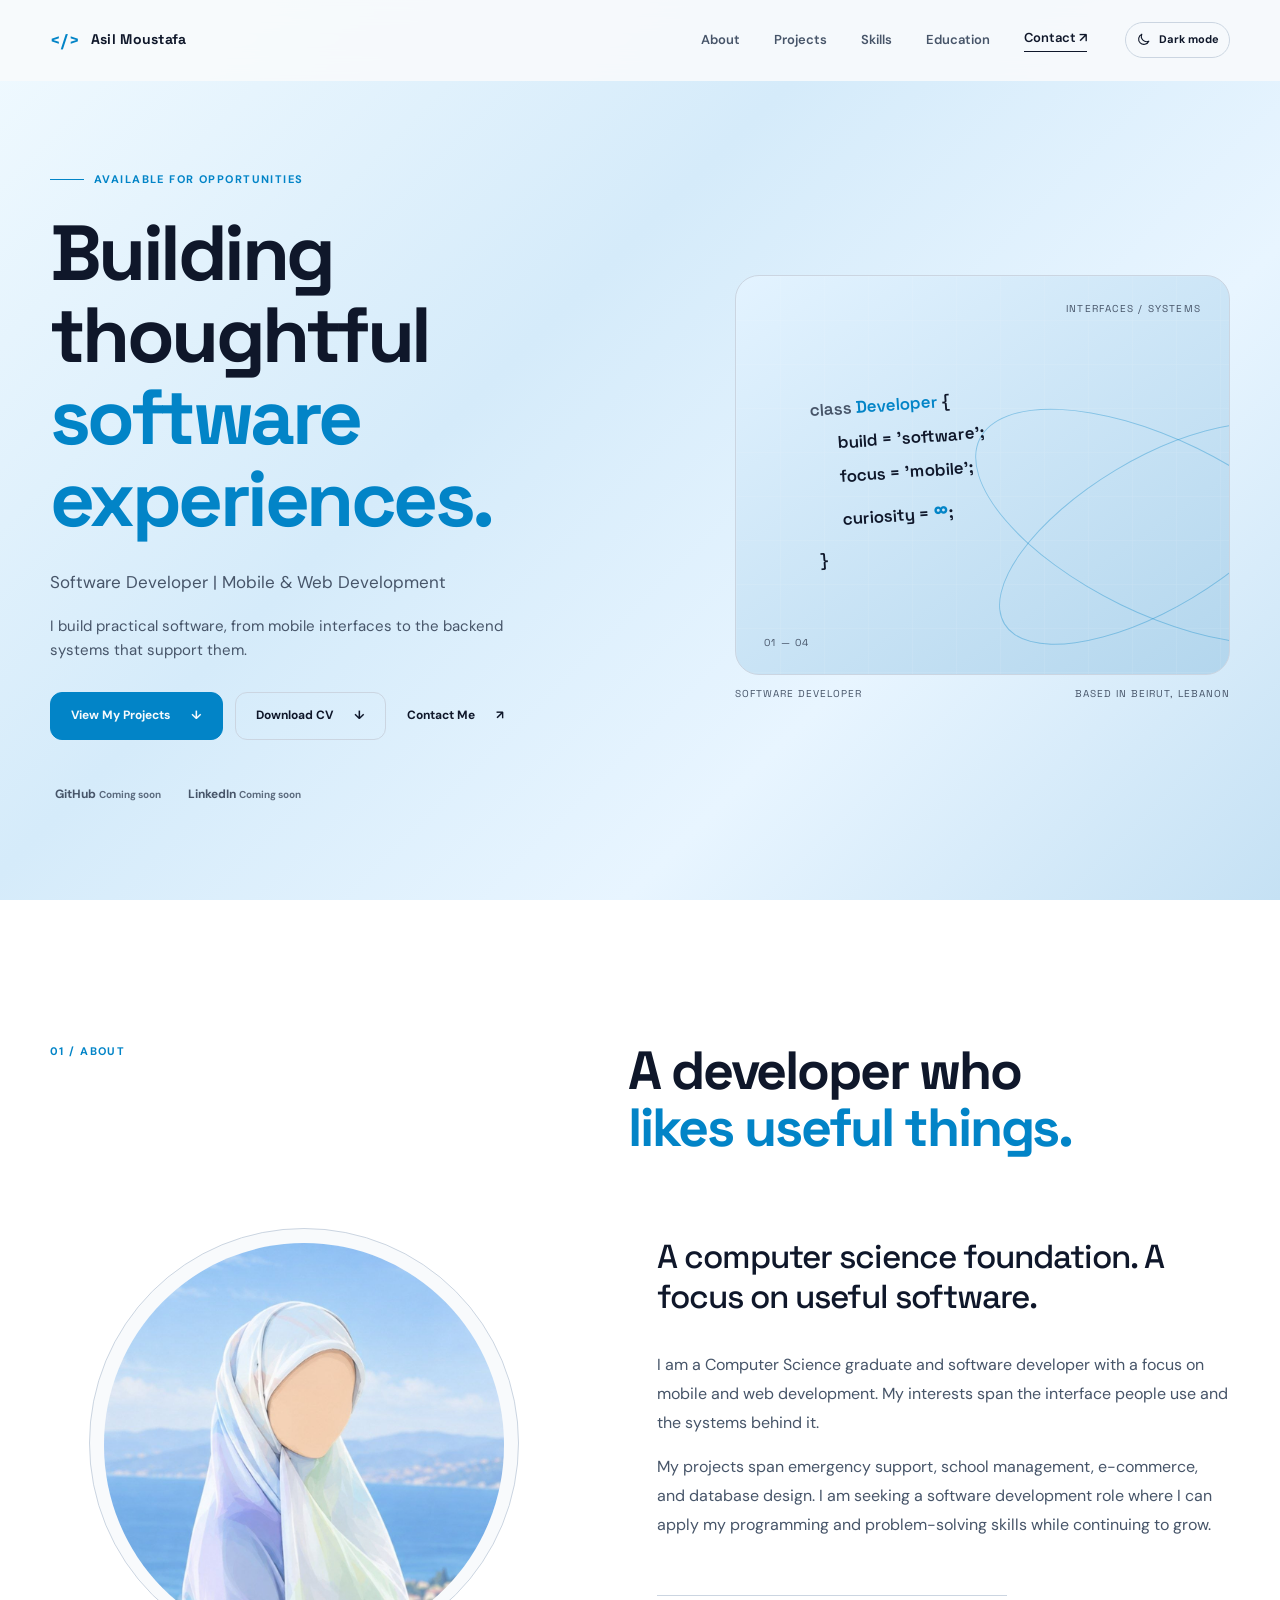
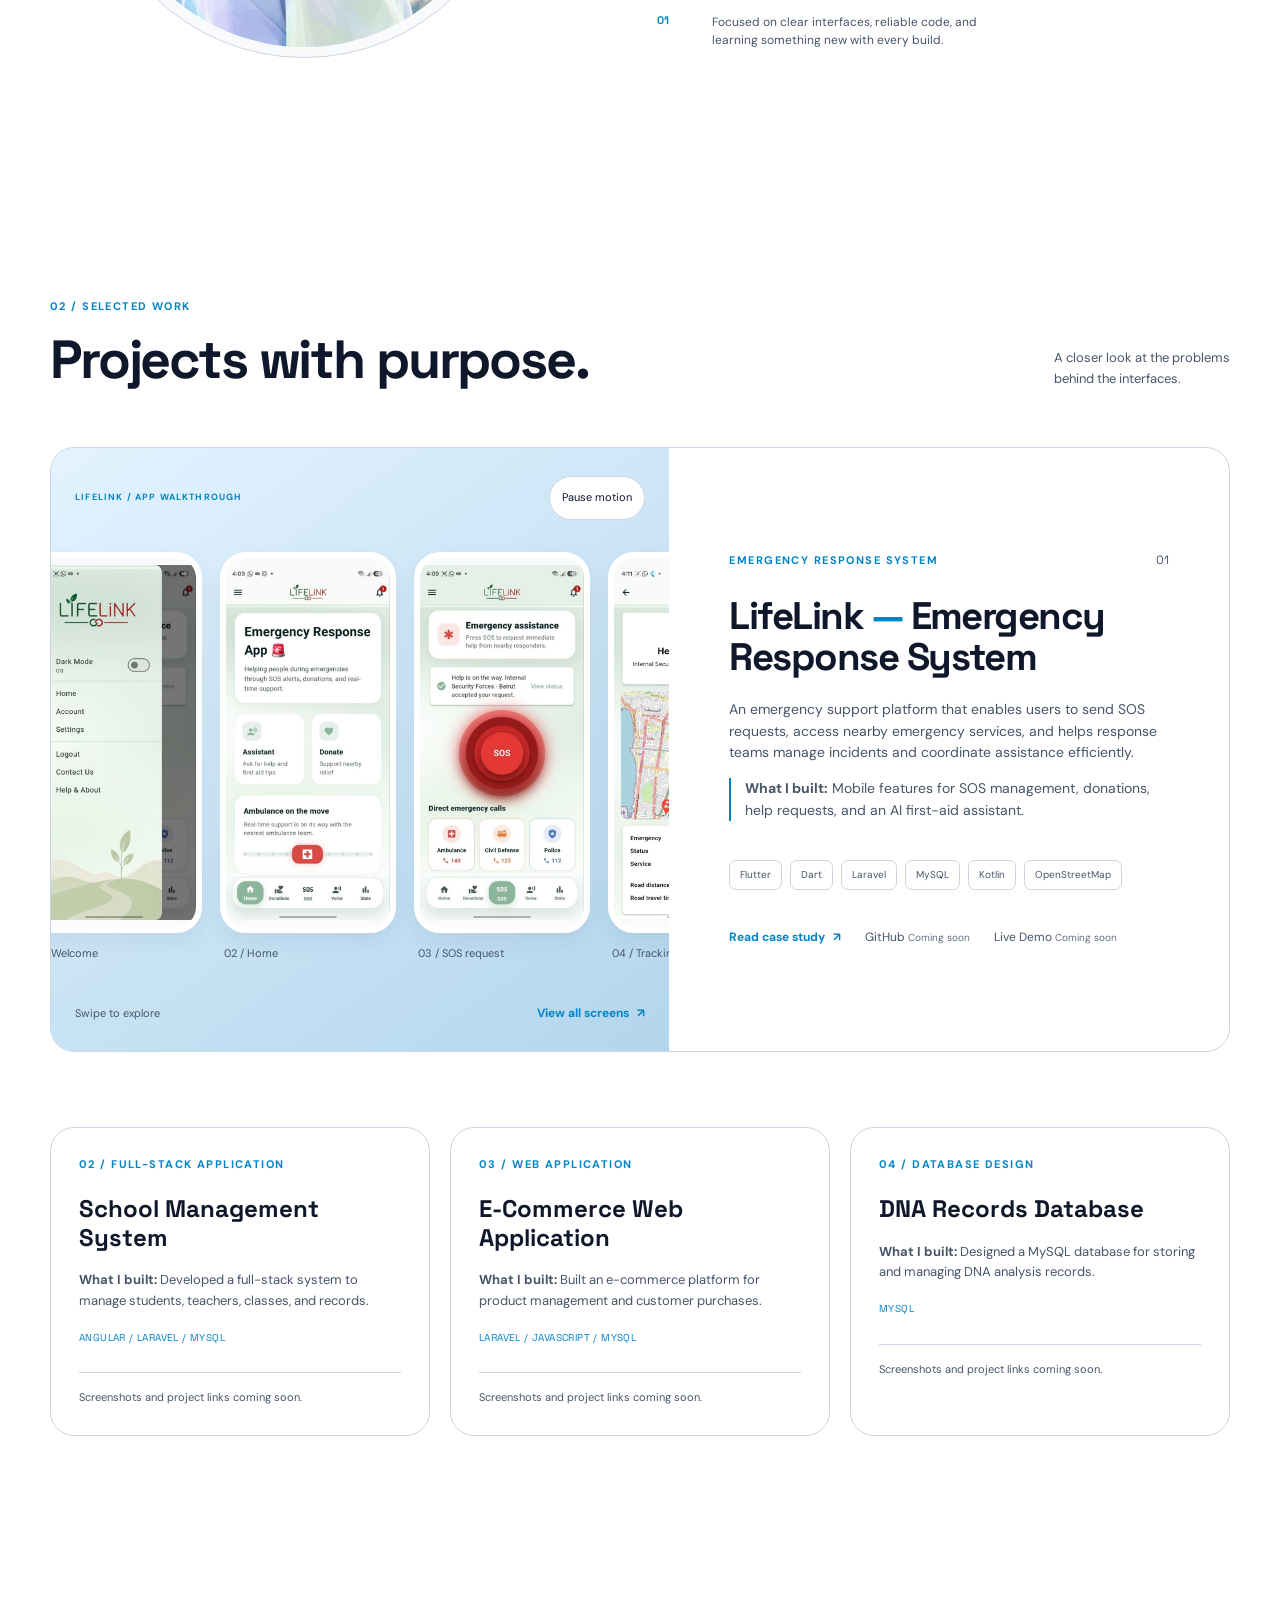
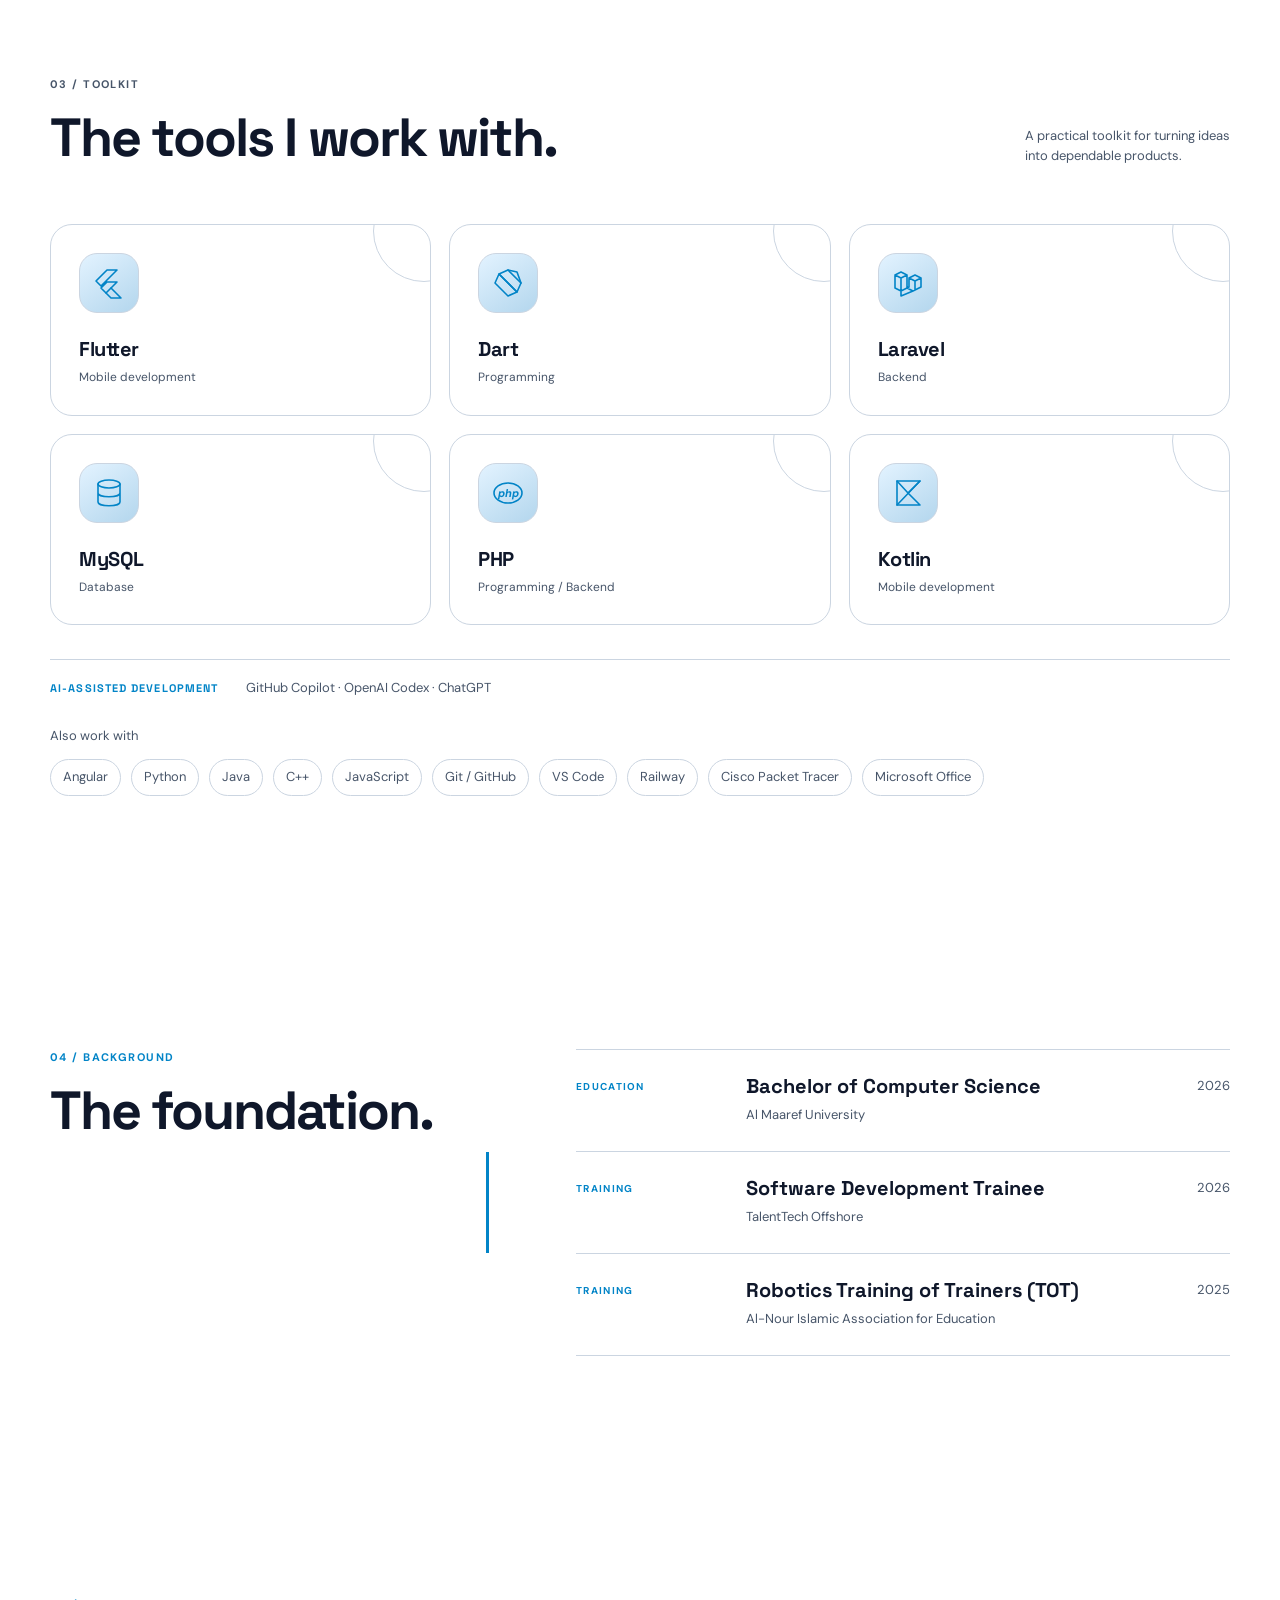
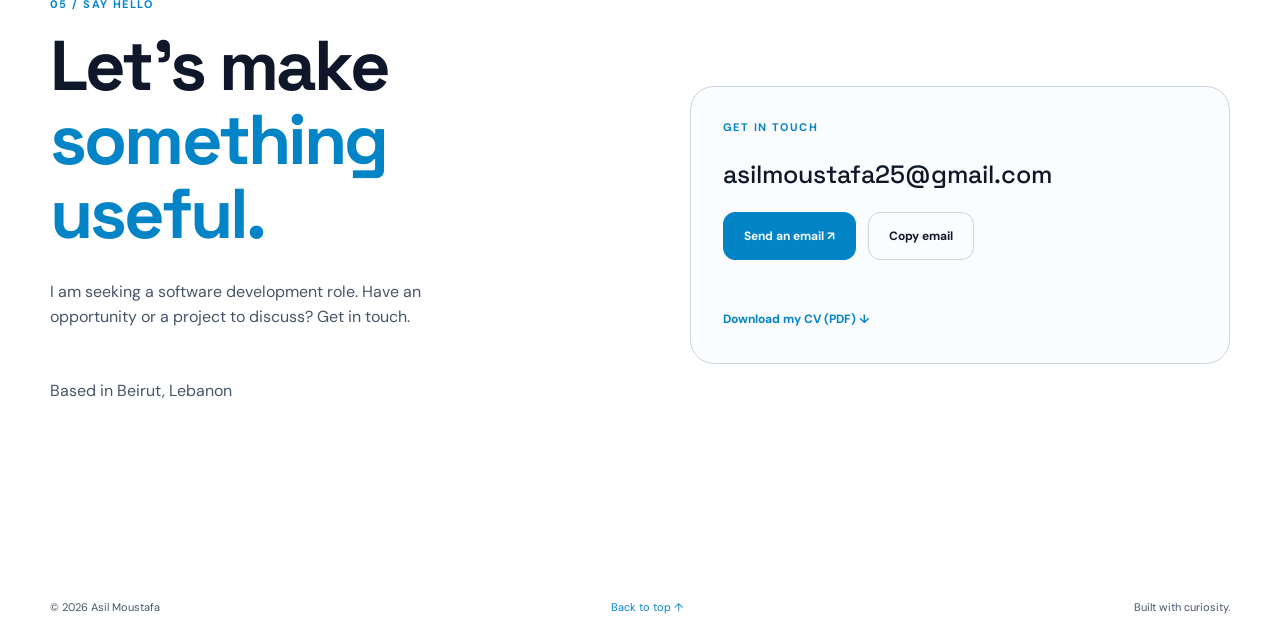
==== commit a1a7a792: "fix back to top" ====
--- a/index.html
+++ b/index.html
@@ -18,9 +18,9 @@
   </script>
   <link rel="stylesheet" href="css/style.css">
 </head>
-<body>
+<body id="top">
   <a class="skip-link" href="#main-content">Skip to content</a>
-  <header class="site-header" id="top">
+  <header class="site-header">
     <div class="container nav-wrap">
       <a class="brand" href="#top" aria-label="Asil Moustafa home"><span class="brand-mark">&lt;/&gt;</span><span>Asil Moustafa</span></a>
       <button class="menu-toggle" type="button" aria-expanded="false" aria-controls="site-nav" aria-label="Open navigation">
@@ -138,7 +138,7 @@
         </article>
       </div>
       <div class="container ai-tools-note"><p>AI-assisted development</p><span>GitHub Copilot · OpenAI Codex · ChatGPT</span></div>
-      <div class="container also-tools"><p>Also work with</p><ul><li>Angular</li><li>Python</li><li>Java</li><li>C++</li><li>JavaScript</li><li>Git / GitHub</li><li>VS Code</li><li>Railway</li><li>Cisco Packet Tracer</li></ul></div>
+      <div class="container also-tools"><p>Also work with</p><ul><li>Angular</li><li>Python</li><li>Java</li><li>C++</li><li>JavaScript</li><li>Git / GitHub</li><li>VS Code</li><li>Railway</li><li>Cisco Packet Tracer</li><li>Microsoft Office</li></ul></div>
     </section>
 
     <section class="credentials section-pad" id="education" aria-labelledby="education-title">
